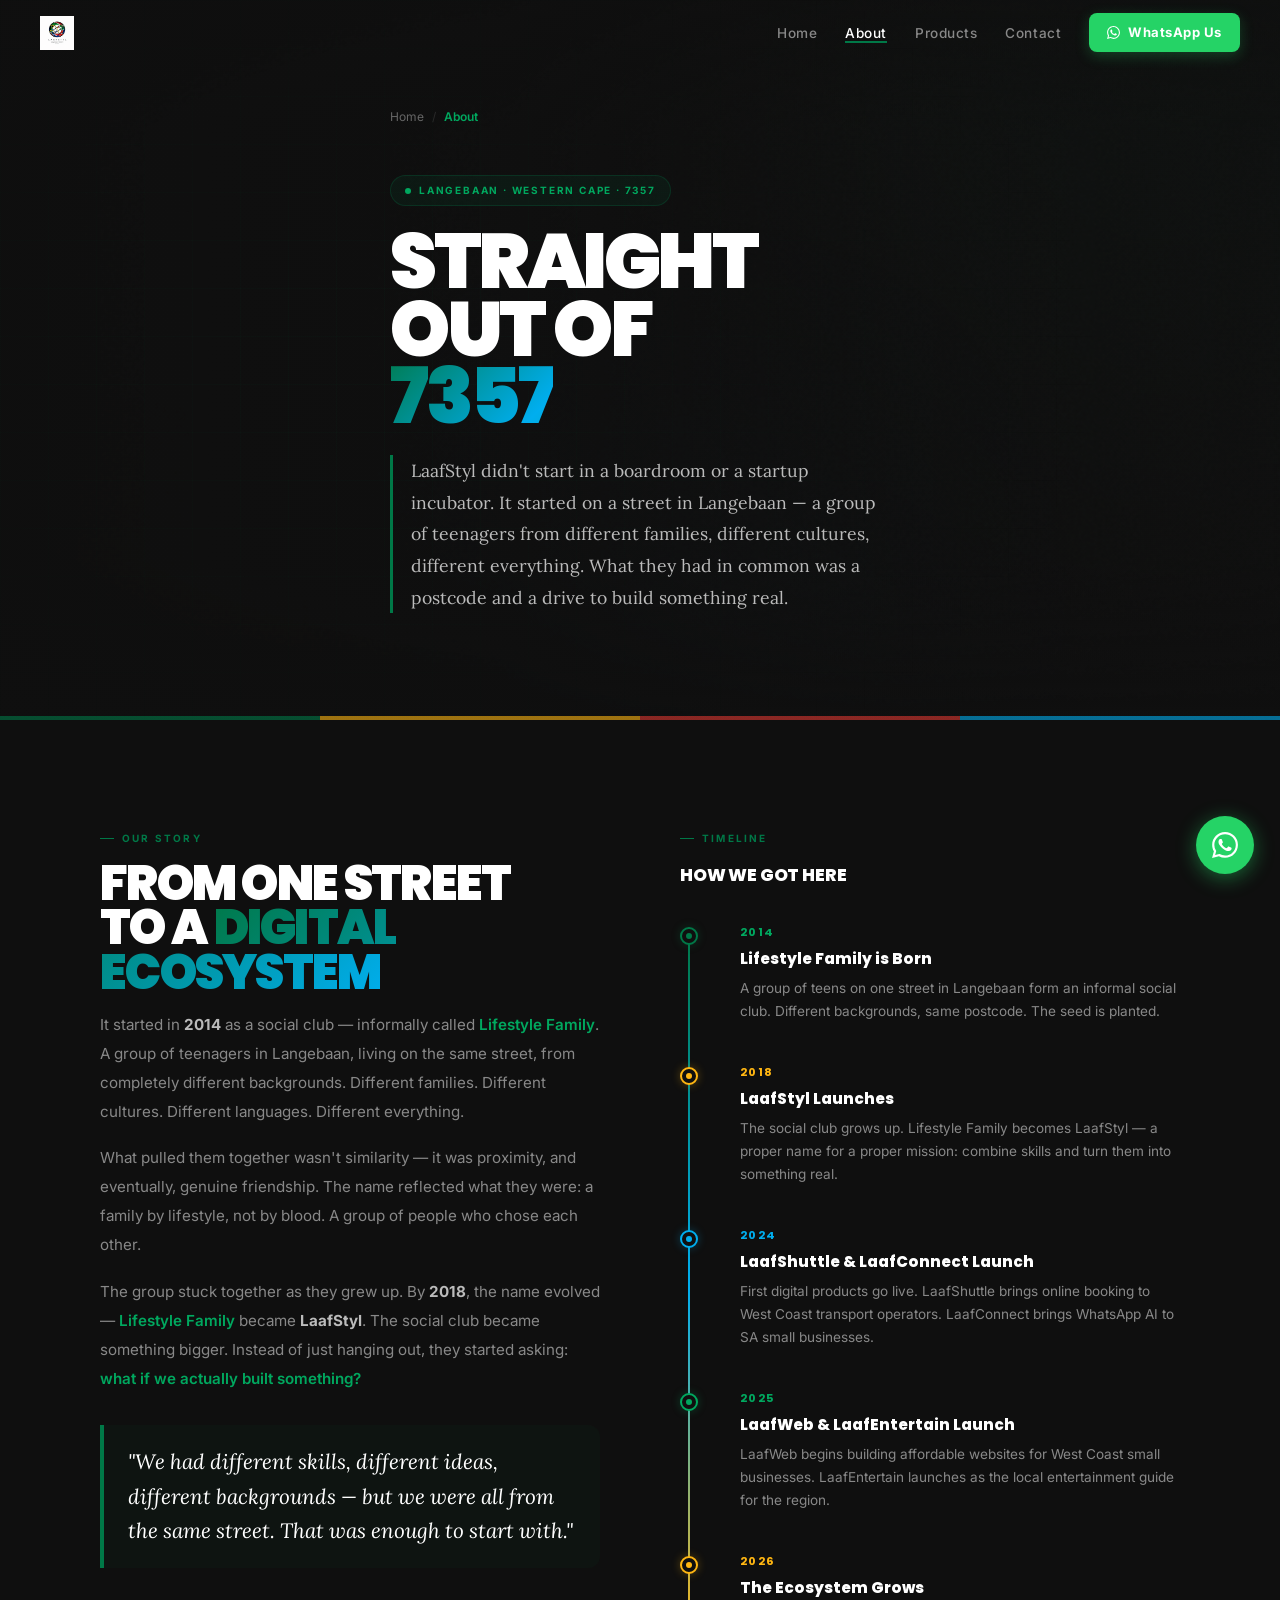
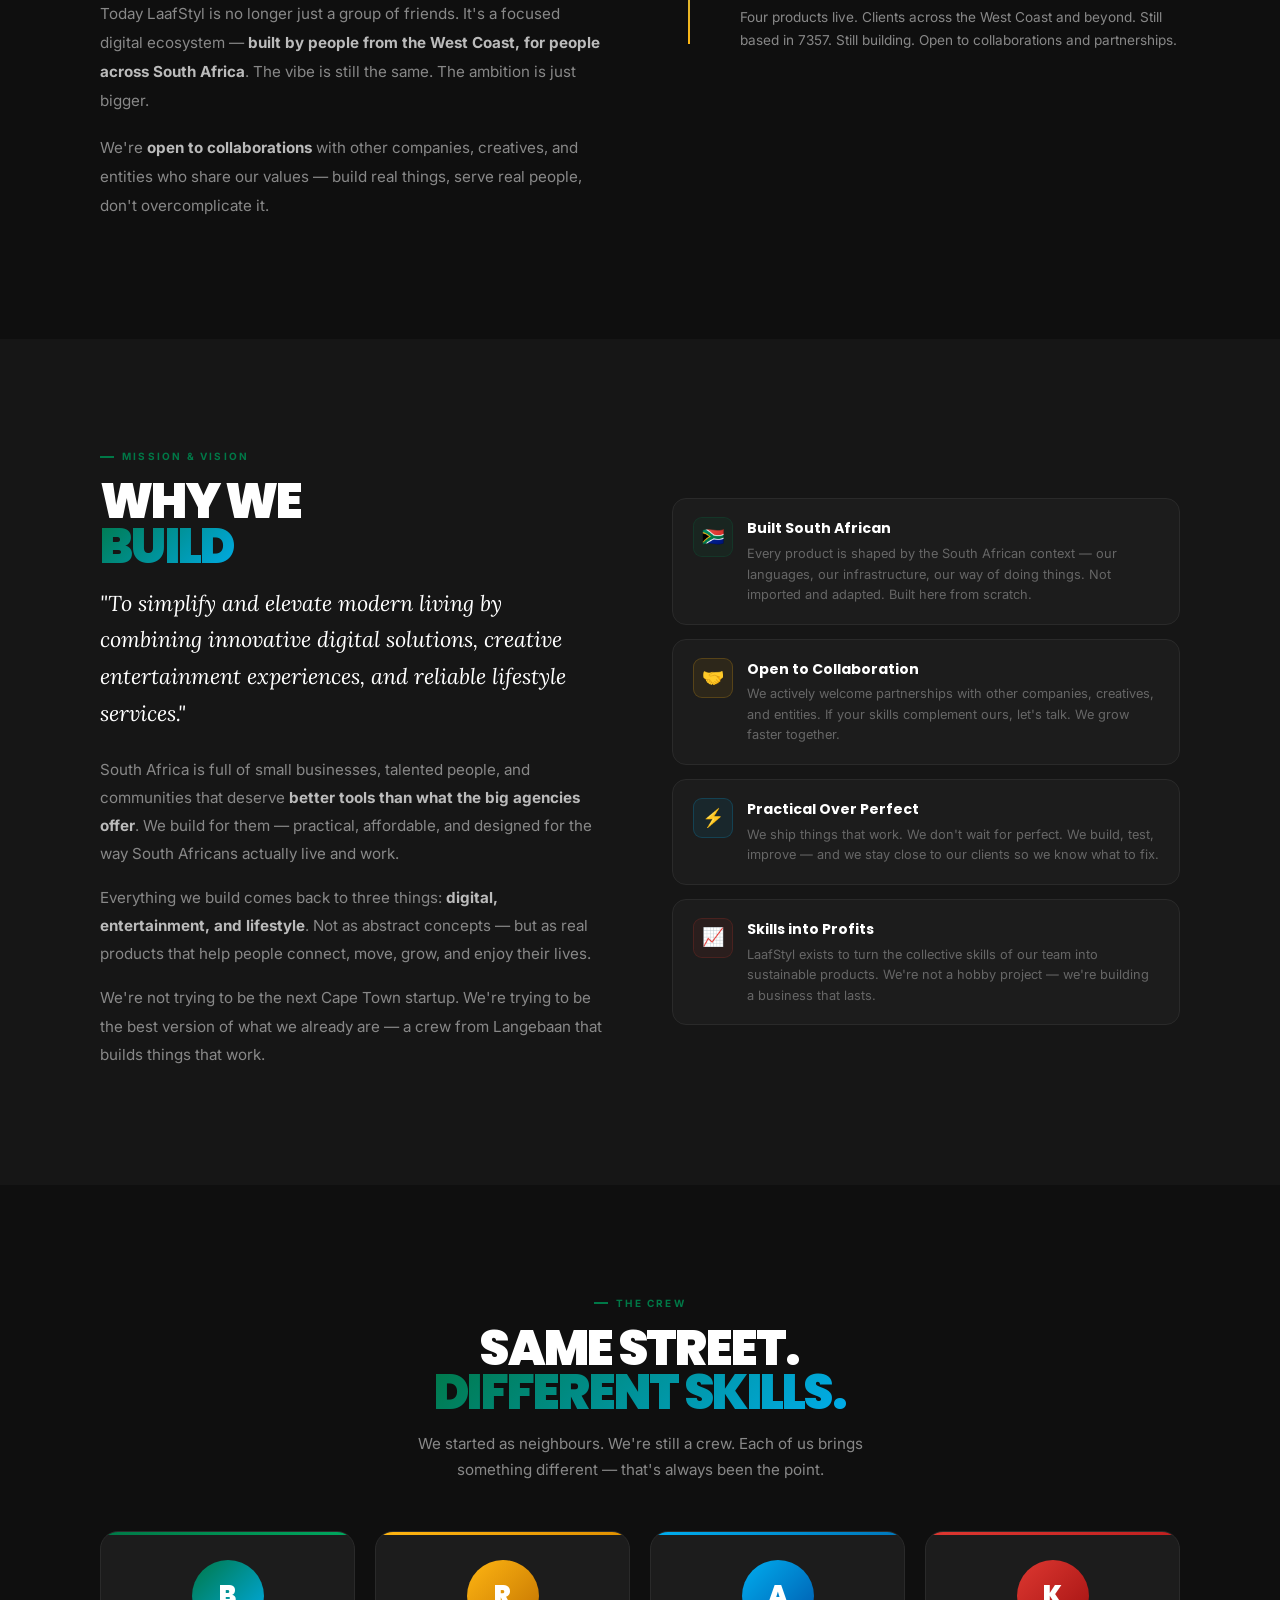
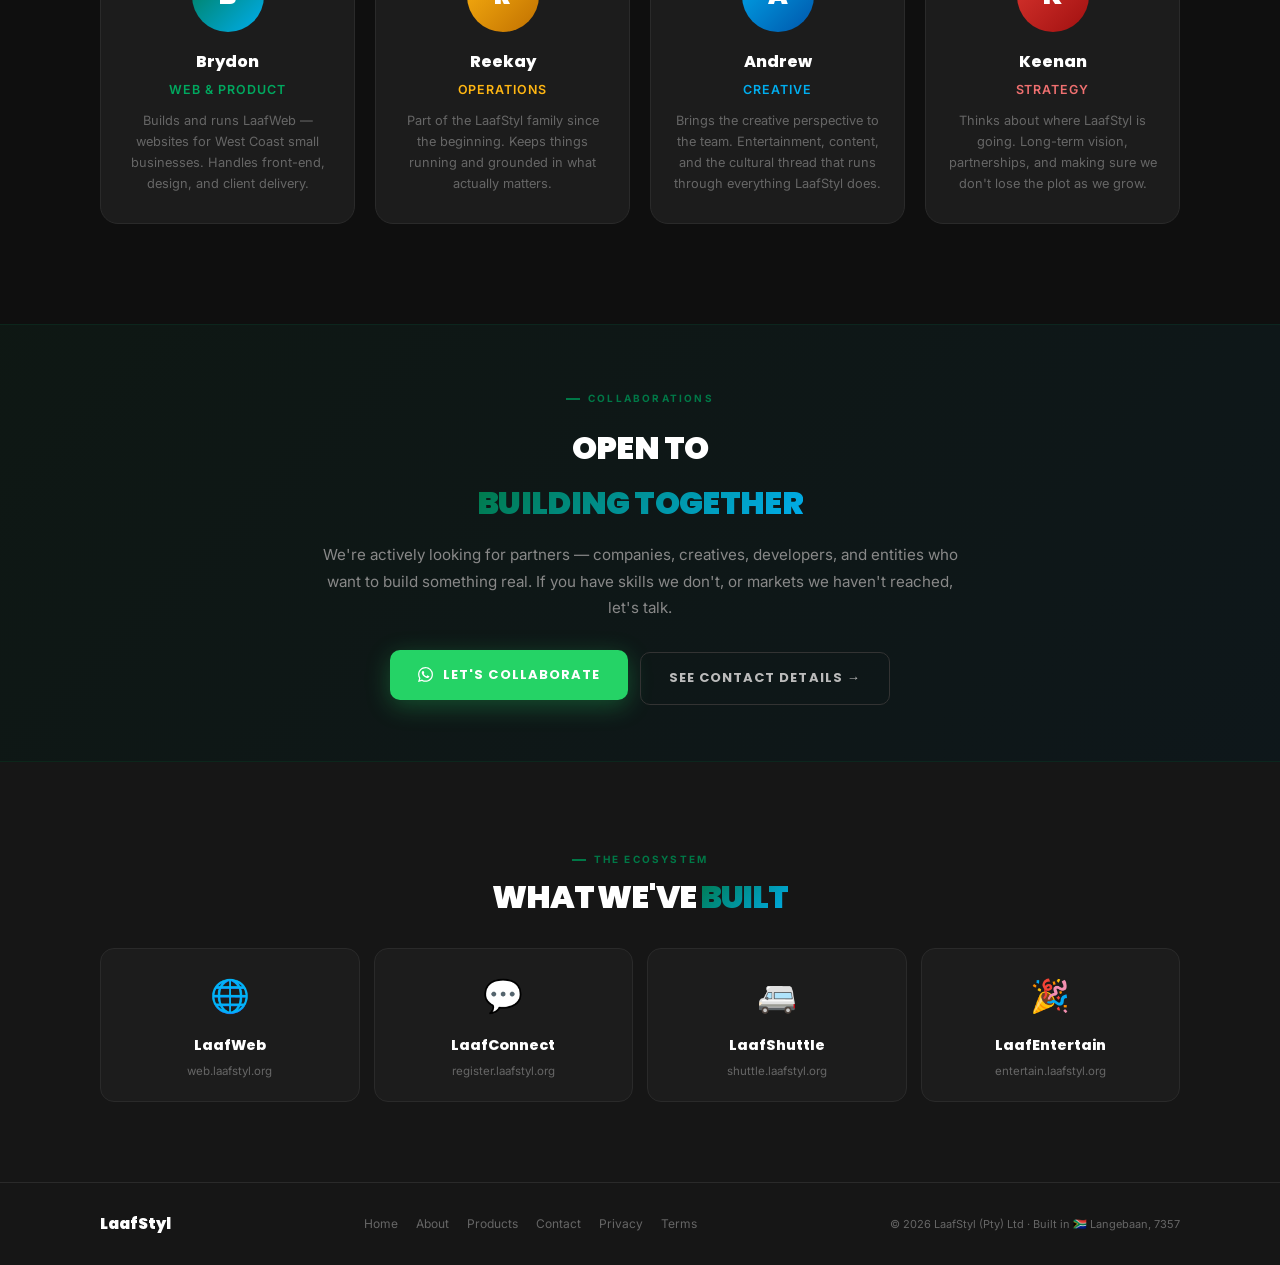
==== about.html @ 3644b51a "Add files via upload" ====
<!DOCTYPE html>
<html lang="en">
<head>
<meta charset="UTF-8">
<meta name="viewport" content="width=device-width, initial-scale=1.0">
<title>About LaafStyl | Digital. Entertainment. Lifestyle. Straight out of 7357.</title>
<meta name="description" content="LaafStyl started as a group of teens on one street in Langebaan in 2014. Today it's a digital ecosystem built on shared skills, shared culture, and the belief that where you're from doesn't limit where you're going.">
<meta name="author" content="LaafStyl — Langebaan, Western Cape">
<meta name="geo.region" content="ZA-WC">
<meta name="geo.placename" content="Langebaan, Western Cape, South Africa">
<meta property="og:title" content="About LaafStyl — Straight out of 7357">
<meta property="og:description" content="From a group of teens on one street in Langebaan to a digital ecosystem. The LaafStyl story.">
<meta property="og:type" content="website">
<meta property="og:url" content="https://laafstyl.org/about.html">
<link rel="canonical" href="https://laafstyl.org/about.html">

<script type="application/ld+json">
{
  "@context": "https://schema.org",
  "@type": "AboutPage",
  "name": "About LaafStyl",
  "url": "https://laafstyl.org/about.html",
  "description": "LaafStyl started as a social club of teens in Langebaan in 2014, relaunched in 2018, and has grown into a digital ecosystem serving South African businesses.",
  "publisher": {
    "@type": "Organization",
    "name": "LaafStyl",
    "url": "https://laafstyl.org",
    "foundingDate": "2018",
    "foundingLocation": "Langebaan, Western Cape, South Africa",
    "address": {
      "@type": "PostalAddress",
      "addressLocality": "Langebaan",
      "addressRegion": "Western Cape",
      "postalCode": "7357",
      "addressCountry": "ZA"
    },
    "member": [
      {"@type": "Person", "name": "Brydon"},
      {"@type": "Person", "name": "Reekay"},
      {"@type": "Person", "name": "Andrew"},
      {"@type": "Person", "name": "Keenan"}
    ]
  }
}
</script>

<link rel="preconnect" href="https://fonts.googleapis.com">
<link rel="preconnect" href="https://fonts.gstatic.com" crossorigin>
<link href="https://fonts.googleapis.com/css2?family=Poppins:wght@400;600;700;800;900&family=Inter:wght@300;400;500;600&family=Lora:ital,wght@0,400;1,400&display=swap" rel="stylesheet">

<style>
:root{
  --green:#007847;--green2:#00a85f;--gold:#FFB612;--red:#DE3831;--blue:#00AEEF;--wa:#25D366;
  --bg:#0f0f0f;--bg2:#161616;--card:#1c1c1c;--card2:#222222;
  --border:#2a2a2a;--border2:#333333;--muted:#666;--body:#888;--light:#bbb;--white:#fff;
  --radius:18px;--fh:'Poppins',sans-serif;--fb:'Inter',sans-serif;--fs:'Lora',serif;
}
*,*::before,*::after{box-sizing:border-box;margin:0;padding:0}
html{scroll-behavior:smooth}
::-webkit-scrollbar{width:3px}::-webkit-scrollbar-track{background:var(--bg)}::-webkit-scrollbar-thumb{background:var(--green);border-radius:2px}
body{background:var(--bg);color:var(--body);font-family:var(--fb);font-size:16px;line-height:1.7;overflow-x:hidden}
body::before{content:'';position:fixed;inset:0;background-image:url("data:image/svg+xml,%3Csvg viewBox='0 0 256 256' xmlns='http://www.w3.org/2000/svg'%3E%3Cfilter id='n'%3E%3CfeTurbulence type='fractalNoise' baseFrequency='0.9' numOctaves='4' stitchTiles='stitch'/%3E%3C/filter%3E%3Crect width='100%25' height='100%25' filter='url(%23n)' opacity='0.035'/%3E%3C/svg%3E");pointer-events:none;z-index:0}

.orb{position:fixed;border-radius:50%;filter:blur(160px);pointer-events:none;z-index:0;animation:drift 18s ease-in-out infinite alternate}
.orb-1{width:700px;height:700px;background:var(--green);top:-300px;right:-250px;opacity:.06}
.orb-2{width:500px;height:500px;background:var(--gold);bottom:-220px;left:-180px;opacity:.05;animation-delay:-8s}
.orb-3{width:400px;height:400px;background:var(--blue);top:45%;left:38%;opacity:.04;animation-delay:-4s}
@keyframes drift{from{transform:translate(0,0)}to{transform:translate(50px,35px)}}
@keyframes fadeUp{from{opacity:0;transform:translateY(32px)}to{opacity:1;transform:none}}
@keyframes shimmer{0%{background-position:200% center}100%{background-position:-200% center}}
@keyframes pulse{0%,100%{opacity:.7;transform:scale(1)}50%{opacity:1;transform:scale(1.12)}}
@keyframes waRing{0%,100%{box-shadow:0 4px 20px rgba(37,211,102,.4)}50%{box-shadow:0 4px 36px rgba(37,211,102,.65),0 0 0 8px rgba(37,211,102,.07)}}
@keyframes ticker{from{transform:translateX(0)}to{transform:translateX(-50%)}}

.sr{opacity:0;transform:translateY(26px);transition:opacity .65s cubic-bezier(.16,1,.3,1),transform .65s cubic-bezier(.16,1,.3,1)}
.srl{opacity:0;transform:translateX(-26px);transition:opacity .65s cubic-bezier(.16,1,.3,1),transform .65s cubic-bezier(.16,1,.3,1)}
.srr{opacity:0;transform:translateX(26px);transition:opacity .65s cubic-bezier(.16,1,.3,1),transform .65s cubic-bezier(.16,1,.3,1)}
.sr.in,.srl.in,.srr.in{opacity:1;transform:none}
.d1{transition-delay:.08s}.d2{transition-delay:.16s}.d3{transition-delay:.24s}.d4{transition-delay:.32s}

/* ── NAV ── */
nav{position:fixed;top:0;left:0;right:0;z-index:200;height:66px;display:flex;align-items:center;padding:0 40px;border-bottom:1px solid transparent;transition:background .4s,border-color .4s}
nav.solid{background:rgba(15,15,15,.95);backdrop-filter:blur(20px);border-bottom-color:var(--border)}
.nav-logo{display:flex;align-items:center;gap:12px;text-decoration:none}
.nav-logo-text{font-family:var(--fh);font-weight:900;font-size:1.35rem;color:var(--white);letter-spacing:-.02em}
.logo-img{height:34px;width:auto;display:block;object-fit:contain}
.logo-img-mob{height:30px;width:auto;display:block;object-fit:contain}
.nav-links{display:flex;align-items:center;gap:28px;margin-left:auto;list-style:none}
.nav-links a{font-size:.85rem;font-weight:500;color:var(--body);text-decoration:none;letter-spacing:.04em;transition:color .2s;position:relative}
.nav-links a:not(.nav-wa-btn):hover{color:var(--white)}
.nav-links a:not(.nav-wa-btn)::after{content:'';position:absolute;bottom:-2px;left:0;width:0;height:1.5px;background:var(--green);transition:width .25s}
.nav-links a:not(.nav-wa-btn):hover::after,.nav-links a.active::after{width:100%}
.nav-links a.active{color:var(--white)}
.nav-wa-btn{display:flex;align-items:center;gap:8px;background:var(--wa);color:#fff !important;padding:8px 18px;border-radius:8px;font-weight:700 !important;font-size:.82rem !important;box-shadow:0 4px 14px rgba(37,211,102,.25);transition:background .2s,transform .2s !important}
.nav-wa-btn:hover{background:#1eb659 !important;transform:translateY(-1px) !important}
.nav-wa-btn::after{display:none !important}
.nav-mob{display:none;background:none;border:none;color:var(--white);cursor:pointer;margin-left:auto;padding:4px}
.mob-overlay{display:none;position:fixed;inset:0;z-index:300;background:rgba(0,0,0,.8);backdrop-filter:blur(4px)}
.mob-overlay.open{display:flex}
.mob-panel{width:290px;background:var(--bg2);border-right:1px solid var(--border2);padding:26px;display:flex;flex-direction:column;transform:translateX(-100%);transition:transform .35s cubic-bezier(.77,0,.18,1)}
.mob-overlay.open .mob-panel{transform:translateX(0)}
.mob-head{display:flex;justify-content:space-between;align-items:center;margin-bottom:38px}
.mob-x{background:none;border:1px solid var(--border2);color:var(--white);width:32px;height:32px;border-radius:6px;cursor:pointer;font-size:18px;display:flex;align-items:center;justify-content:center}
.mob-nav{display:flex;flex-direction:column;gap:4px}
.mob-nav a{display:block;padding:12px 14px;border-radius:8px;font-family:var(--fh);font-size:14px;font-weight:700;color:var(--light);text-decoration:none;text-transform:uppercase;letter-spacing:.05em;transition:background .2s,color .2s}
.mob-nav a:hover{background:rgba(0,120,71,.12);color:var(--white)}
.mob-divider{height:1px;background:var(--border);margin:18px 0}
.mob-wa{display:flex;align-items:center;justify-content:center;gap:9px;padding:14px;background:var(--wa);color:#fff;border-radius:8px;font-family:var(--fh);font-size:13px;font-weight:700;text-decoration:none;text-transform:uppercase;letter-spacing:.08em}

/* ── LAYOUT ── */
.container{max-width:1160px;margin:0 auto;padding:0 40px}
section{padding:100px 0;position:relative;z-index:1}
.tag{display:inline-flex;align-items:center;gap:8px;font-size:10px;font-weight:700;letter-spacing:.22em;text-transform:uppercase;color:var(--green);margin-bottom:14px}
.tag::before{content:'';width:14px;height:1.5px;background:var(--green);flex-shrink:0}
.sec-title{font-family:var(--fh);font-size:clamp(34px,3.8vw,56px);font-weight:900;line-height:.92;letter-spacing:-.035em;color:var(--white);text-transform:uppercase;margin-bottom:16px}
.sec-title em{font-style:normal;background:linear-gradient(135deg,var(--green),var(--blue));-webkit-background-clip:text;-webkit-text-fill-color:transparent;background-clip:text}

/* ── HERO ── */
.page-hero{min-height:80vh;display:flex;align-items:center;padding-top:66px;position:relative;overflow:hidden}
.hero-video-bg{position:absolute;inset:0;z-index:0;overflow:hidden}
.hero-video-bg video{position:absolute;inset:0;width:100%;height:100%;object-fit:cover;opacity:.28;filter:saturate(.4) brightness(.55)}
.hero-video-bg::after{content:'';position:absolute;inset:0;background:linear-gradient(to right,rgba(15,15,15,.97) 0%,rgba(15,15,15,.88) 40%,rgba(15,15,15,.55) 70%,rgba(15,15,15,.65) 100%),linear-gradient(to bottom,rgba(15,15,15,.6) 0%,transparent 18%,transparent 78%,rgba(15,15,15,.85) 100%);z-index:1}
.hero-grid{position:absolute;inset:0;z-index:1;background-image:linear-gradient(rgba(0,120,71,.04) 1px,transparent 1px),linear-gradient(90deg,rgba(0,120,71,.04) 1px,transparent 1px);background-size:48px 48px;mask-image:radial-gradient(ellipse 60% 70% at 28% 50%,black 10%,transparent 100%);pointer-events:none}
.sa-flag-line{position:absolute;bottom:0;left:0;right:0;height:4px;background:linear-gradient(90deg,var(--green) 0%,var(--green) 25%,var(--gold) 25%,var(--gold) 50%,var(--red) 50%,var(--red) 75%,var(--blue) 75%);z-index:3;opacity:.6}
.hero-inner{position:relative;z-index:2;max-width:680px}
.hero-pill{display:inline-flex;align-items:center;gap:8px;padding:6px 14px;border-radius:20px;background:rgba(0,120,71,.1);border:1px solid rgba(0,120,71,.25);font-size:10px;font-weight:700;letter-spacing:.18em;text-transform:uppercase;color:var(--green2);margin-bottom:22px;opacity:0;animation:fadeUp .6s .3s forwards}
.hero-pill .pdot{width:6px;height:6px;background:var(--green2);border-radius:50%;animation:pulse 2s infinite}
.hero-h{font-family:var(--fh);font-size:clamp(48px,6vw,84px);font-weight:900;line-height:.88;letter-spacing:-.045em;color:var(--white);text-transform:uppercase;margin-bottom:8px;opacity:0;animation:fadeUp .8s .5s forwards}
.hero-h .grad{background:linear-gradient(135deg,var(--green) 0%,var(--blue) 50%,var(--green2) 100%);background-size:200% auto;-webkit-background-clip:text;-webkit-text-fill-color:transparent;background-clip:text;animation:shimmer 6s linear infinite 1.8s}
.hero-sub{font-family:var(--fs);font-size:1.1rem;line-height:1.8;color:var(--light);max-width:500px;margin:24px 0 0;border-left:3px solid var(--green);padding-left:18px;opacity:0;animation:fadeUp .7s .75s forwards}

/* ── BREADCRUMB ── */
.breadcrumb{padding:24px 0 0;position:relative;z-index:1}
.breadcrumb ol{display:flex;align-items:center;gap:8px;list-style:none;flex-wrap:wrap}
.breadcrumb ol li{font-size:.75rem;color:var(--muted)}
.breadcrumb ol li a{color:var(--muted);text-decoration:none;transition:color .2s}
.breadcrumb ol li a:hover{color:var(--green2)}
.breadcrumb ol li::after{content:'/';margin-left:8px;opacity:.3}
.breadcrumb ol li:last-child{color:var(--green2);font-weight:600}
.breadcrumb ol li:last-child::after{display:none}

/* ── ORIGIN STORY ── */
.origin-section{background:var(--bg)}
.origin-grid{display:grid;grid-template-columns:1fr 1fr;gap:80px;align-items:start}
.origin-body{font-size:.95rem;line-height:1.9;color:var(--body);margin-bottom:18px}
.origin-body strong{color:var(--light)}
.origin-body em{font-style:normal;color:var(--green2);font-weight:600}
.pull-quote{font-family:var(--fs);font-size:1.3rem;font-style:italic;color:var(--white);border-left:4px solid var(--green);padding:20px 24px;margin:32px 0;background:rgba(0,120,71,.05);border-radius:0 12px 12px 0;line-height:1.65}

/* ── TIMELINE ── */
.timeline{position:relative;padding-left:32px}
.timeline::before{content:'';position:absolute;left:8px;top:8px;bottom:8px;width:1.5px;background:linear-gradient(180deg,var(--green),var(--blue),var(--gold))}
.tl-item{position:relative;padding:0 0 40px 28px}
.tl-item:last-child{padding-bottom:0}
.tl-dot{position:absolute;left:-32px;top:4px;width:18px;height:18px;border-radius:50%;border:2px solid;display:flex;align-items:center;justify-content:center;background:var(--bg);flex-shrink:0}
.tl-item:nth-child(1) .tl-dot{border-color:var(--green);box-shadow:0 0 10px rgba(0,120,71,.3)}
.tl-item:nth-child(2) .tl-dot{border-color:var(--gold);box-shadow:0 0 10px rgba(255,182,18,.3)}
.tl-item:nth-child(3) .tl-dot{border-color:var(--blue);box-shadow:0 0 10px rgba(0,174,239,.3)}
.tl-item:nth-child(4) .tl-dot{border-color:var(--green2);box-shadow:0 0 10px rgba(0,168,95,.3)}
.tl-item:nth-child(5) .tl-dot{border-color:var(--gold);box-shadow:0 0 10px rgba(255,182,18,.3)}
.tl-dot-inner{width:6px;height:6px;border-radius:50%}
.tl-item:nth-child(1) .tl-dot-inner{background:var(--green)}
.tl-item:nth-child(2) .tl-dot-inner{background:var(--gold)}
.tl-item:nth-child(3) .tl-dot-inner{background:var(--blue)}
.tl-item:nth-child(4) .tl-dot-inner{background:var(--green2)}
.tl-item:nth-child(5) .tl-dot-inner{background:var(--gold)}
.tl-year{font-family:var(--fh);font-size:.7rem;font-weight:700;letter-spacing:.12em;text-transform:uppercase;margin-bottom:4px}
.tl-item:nth-child(1) .tl-year{color:var(--green2)}
.tl-item:nth-child(2) .tl-year{color:var(--gold)}
.tl-item:nth-child(3) .tl-year{color:var(--blue)}
.tl-item:nth-child(4) .tl-year{color:var(--green2)}
.tl-item:nth-child(5) .tl-year{color:var(--gold)}
.tl-title{font-family:var(--fh);font-size:.95rem;font-weight:800;color:var(--white);margin-bottom:5px}
.tl-desc{font-size:.85rem;line-height:1.7;color:var(--body)}

/* ── MISSION / VALUES ── */
.mission-section{background:var(--bg2)}
.mission-grid{display:grid;grid-template-columns:1fr 1fr;gap:64px;align-items:center}
.mission-statement{font-family:var(--fs);font-size:1.35rem;font-style:italic;line-height:1.7;color:var(--white);margin-bottom:24px}
.mission-body{font-size:.95rem;line-height:1.85;color:var(--body);margin-bottom:16px}
.mission-body strong{color:var(--light)}
.values-grid{display:flex;flex-direction:column;gap:14px}
.value-card{background:var(--card);border:1px solid var(--border);border-radius:14px;padding:18px 20px;display:flex;align-items:flex-start;gap:14px;transition:border-color .2s,transform .2s;cursor:default}
.value-card:hover{border-color:var(--border2);transform:translateX(4px)}
.value-ico{width:40px;height:40px;border-radius:9px;display:flex;align-items:center;justify-content:center;font-size:18px;flex-shrink:0}
.v1{background:rgba(0,120,71,.1);border:1px solid rgba(0,120,71,.2)}
.v2{background:rgba(255,182,18,.08);border:1px solid rgba(255,182,18,.2)}
.v3{background:rgba(0,174,239,.08);border:1px solid rgba(0,174,239,.2)}
.v4{background:rgba(222,56,49,.07);border:1px solid rgba(222,56,49,.18)}
.value-title{font-family:var(--fh);font-size:.88rem;font-weight:700;color:var(--white);margin-bottom:3px}
.value-desc{font-size:.8rem;line-height:1.6;color:var(--muted)}

/* ── TEAM ── */
.team-section{background:var(--bg)}
.team-grid{display:grid;grid-template-columns:repeat(4,1fr);gap:20px;margin-top:48px}
.team-card{background:var(--card);border:1px solid var(--border);border-radius:var(--radius);padding:28px 20px;text-align:center;transition:transform .25s,border-color .25s,box-shadow .25s;position:relative;overflow:hidden}
.team-card:hover{transform:translateY(-6px);border-color:rgba(0,120,71,.25);box-shadow:0 18px 52px rgba(0,0,0,.4)}
.team-card::before{content:'';position:absolute;top:0;left:0;right:0;height:3px}
.team-card:nth-child(1)::before{background:linear-gradient(90deg,var(--green),var(--green2))}
.team-card:nth-child(2)::before{background:linear-gradient(90deg,var(--gold),#e09000)}
.team-card:nth-child(3)::before{background:linear-gradient(90deg,var(--blue),#0077bb)}
.team-card:nth-child(4)::before{background:linear-gradient(90deg,var(--red),#c02020)}
.team-avatar{width:72px;height:72px;border-radius:50%;margin:0 auto 16px;display:flex;align-items:center;justify-content:center;font-family:var(--fh);font-size:1.6rem;font-weight:900;color:#fff}
.team-card:nth-child(1) .team-avatar{background:linear-gradient(135deg,var(--green),var(--blue))}
.team-card:nth-child(2) .team-avatar{background:linear-gradient(135deg,var(--gold),#c07000)}
.team-card:nth-child(3) .team-avatar{background:linear-gradient(135deg,var(--blue),#0055aa)}
.team-card:nth-child(4) .team-avatar{background:linear-gradient(135deg,var(--red),#a01010)}
.team-name{font-family:var(--fh);font-size:1rem;font-weight:800;color:var(--white);margin-bottom:4px}
.team-role{font-size:.78rem;font-weight:600;letter-spacing:.08em;text-transform:uppercase;margin-bottom:10px}
.team-card:nth-child(1) .team-role{color:var(--green2)}
.team-card:nth-child(2) .team-role{color:var(--gold)}
.team-card:nth-child(3) .team-role{color:var(--blue)}
.team-card:nth-child(4) .team-role{color:#f07070}
.team-desc{font-size:.8rem;line-height:1.65;color:var(--muted)}

/* ── COLLAB STRIP ── */
.collab-strip{background:linear-gradient(135deg,rgba(0,120,71,.08),rgba(0,174,239,.05));border-top:1px solid rgba(0,120,71,.15);border-bottom:1px solid rgba(0,120,71,.15);padding:56px 0}
.collab-inner{text-align:center;max-width:640px;margin:0 auto}
.collab-title{font-family:var(--fh);font-size:clamp(1.4rem,3vw,2rem);font-weight:900;color:var(--white);letter-spacing:-.02em;margin-bottom:12px;text-transform:uppercase}
.collab-title em{font-style:normal;background:linear-gradient(135deg,var(--green),var(--blue));-webkit-background-clip:text;-webkit-text-fill-color:transparent;background-clip:text}
.collab-sub{font-size:.95rem;color:var(--body);line-height:1.75;margin-bottom:28px}
.btn-wa{display:inline-flex;align-items:center;gap:10px;background:var(--wa);color:#fff;padding:14px 28px;border-radius:10px;font-family:var(--fh);font-size:13px;font-weight:700;letter-spacing:.08em;text-transform:uppercase;text-decoration:none;box-shadow:0 6px 24px rgba(37,211,102,.3);transition:background .2s,transform .2s}
.btn-wa:hover{background:#1eb659;transform:translateY(-2px)}
.btn-outline{display:inline-flex;align-items:center;gap:9px;background:transparent;color:var(--light);padding:14px 28px;border-radius:10px;font-family:var(--fh);font-size:13px;font-weight:700;letter-spacing:.08em;text-transform:uppercase;text-decoration:none;border:1.5px solid var(--border2);transition:border-color .2s,color .2s,transform .2s;margin-left:8px}
.btn-outline:hover{border-color:var(--green);color:var(--white);transform:translateY(-2px)}

/* ── PRODUCTS CTA ── */
.products-cta{background:var(--bg2);padding:80px 0}
.eco-grid{display:grid;grid-template-columns:repeat(4,1fr);gap:14px}
.eco-card{background:var(--card);border:1px solid var(--border);border-radius:14px;padding:20px;text-align:center;text-decoration:none;transition:transform .2s,border-color .2s}
.eco-card:hover{transform:translateY(-4px)}
.eco-card:nth-child(1):hover{border-color:rgba(0,120,71,.3)}
.eco-card:nth-child(2):hover{border-color:rgba(0,174,239,.3)}
.eco-card:nth-child(3):hover{border-color:rgba(255,182,18,.3)}
.eco-card:nth-child(4):hover{border-color:rgba(222,56,49,.25)}
.eco-ico{font-size:2rem;margin-bottom:10px;display:block}
.eco-name{font-family:var(--fh);font-size:.9rem;font-weight:800;color:var(--white);margin-bottom:4px}
.eco-url{font-size:.72rem;color:var(--muted)}

/* ── FOOTER ── */
footer{background:var(--bg2);border-top:1px solid var(--border);padding:28px 0;position:relative;z-index:1}
.foot-inner{display:flex;justify-content:space-between;align-items:center;flex-wrap:wrap;gap:14px}
.foot-links{display:flex;gap:18px;flex-wrap:wrap}
.foot-links a{font-size:12px;color:var(--muted);text-decoration:none;transition:color .2s}
.foot-links a:hover{color:var(--green2)}
.foot-copy{font-size:11px;color:var(--muted)}
.wa-float{position:fixed;bottom:26px;right:26px;z-index:100;width:58px;height:58px;background:var(--wa);border-radius:50%;display:flex;align-items:center;justify-content:center;text-decoration:none;box-shadow:0 4px 20px rgba(37,211,102,.45);transition:transform .25s;animation:waRing 4s 6s infinite}
.wa-float:hover{transform:scale(1.12);animation:none}

@media(max-width:900px){
  nav{padding:0 20px}
  .nav-links{display:none}
  .nav-mob{display:flex}
  .container{padding:0 20px}
  section{padding:72px 0}
  .origin-grid,.mission-grid{grid-template-columns:1fr;gap:48px}
  .team-grid{grid-template-columns:repeat(2,1fr)}
  .eco-grid{grid-template-columns:repeat(2,1fr)}
  .foot-inner{flex-direction:column;text-align:center}
  .foot-links{justify-content:center}
  .btn-outline{margin-left:0;margin-top:10px}
}
@media(max-width:480px){
  .team-grid{grid-template-columns:1fr}
  .eco-grid{grid-template-columns:1fr}
}
</style>
</head>
<body>

<div class="orb orb-1"></div>
<div class="orb orb-2"></div>
<div class="orb orb-3"></div>

<!-- NAV -->
<nav id="nav">
  <a href="index.html" class="nav-logo">
    <img src="logo.png" alt="LaafStyl" class="logo-img" onerror="this.style.display='none';this.nextElementSibling.style.display='block'">
    <span class="nav-logo-text" style="display:none">LaafStyl</span>
  </a>
  <ul class="nav-links">
    <li><a href="index.html">Home</a></li>
    <li><a href="about.html" class="active">About</a></li>
    <li><a href="index.html#products">Products</a></li>
    <li><a href="contact.html">Contact</a></li>
    <li>
      <a href="https://wa.me/27636691391?text=Hi%20LaafStyl%2C%20I%27d%20like%20to%20collaborate" class="nav-wa-btn" target="_blank" rel="noopener">
        <svg viewBox="0 0 24 24" fill="currentColor" width="13" height="13"><path d="M17.472 14.382c-.297-.149-1.758-.867-2.03-.967-.273-.099-.471-.148-.67.15-.197.297-.767.966-.94 1.164-.173.199-.347.223-.644.075-.297-.15-1.255-.463-2.39-1.475-.883-.788-1.48-1.761-1.653-2.059-.173-.297-.018-.458.13-.606.134-.133.298-.347.446-.52.149-.174.198-.298.298-.497.099-.198.05-.371-.025-.52-.075-.149-.669-1.612-.916-2.207-.242-.579-.487-.5-.669-.51-.173-.008-.371-.01-.57-.01-.198 0-.52.074-.792.372-.272.297-1.04 1.016-1.04 2.479 0 1.462 1.065 2.875 1.213 3.074.149.198 2.096 3.2 5.077 4.487.709.306 1.262.489 1.694.625.712.227 1.36.195 1.871.118.571-.085 1.758-.719 2.006-1.413.248-.694.248-1.289.173-1.413-.074-.124-.272-.198-.57-.347m-5.421 7.403h-.004a9.87 9.87 0 01-5.031-1.378l-.361-.214-3.741.982.998-3.648-.235-.374a9.86 9.86 0 01-1.51-5.26c.001-5.45 4.436-9.884 9.888-9.884 2.64 0 5.122 1.03 6.988 2.898a9.825 9.825 0 012.893 6.994c-.003 5.45-4.437 9.884-9.885 9.884m8.413-18.297A11.815 11.815 0 0012.05 0C5.495 0 .16 5.335.157 11.892c0 2.096.547 4.142 1.588 5.945L.057 24l6.305-1.654a11.882 11.882 0 005.683 1.448h.005c6.554 0 11.89-5.335 11.893-11.893a11.821 11.821 0 00-3.48-8.413Z"/></svg>
        WhatsApp Us
      </a>
    </li>
  </ul>
  <button class="nav-mob" onclick="openMob()" aria-label="Menu">
    <svg width="22" height="22" viewBox="0 0 24 24" fill="none" stroke="currentColor" stroke-width="2" stroke-linecap="round"><line x1="3" y1="6" x2="21" y2="6"/><line x1="3" y1="12" x2="21" y2="12"/><line x1="3" y1="18" x2="21" y2="18"/></svg>
  </button>
</nav>

<div class="mob-overlay" id="mobOverlay" onclick="closeMobOut(event)">
  <div class="mob-panel">
    <div class="mob-head">
      <img src="logo.png" alt="LaafStyl" class="logo-img-mob" onerror="this.style.display='none'">
      <button class="mob-x" onclick="closeMob()">✕</button>
    </div>
    <div class="mob-nav">
      <a href="index.html" onclick="closeMob()">Home</a>
      <a href="about.html" onclick="closeMob()">About</a>
      <a href="index.html#products" onclick="closeMob()">Products</a>
      <a href="contact.html" onclick="closeMob()">Contact</a>
    </div>
    <div class="mob-divider"></div>
    <a href="https://wa.me/27636691391?text=Hi%20LaafStyl%2C%20I%27d%20like%20to%20collaborate" class="mob-wa" target="_blank" rel="noopener" onclick="closeMob()">
      <svg viewBox="0 0 24 24" fill="white" width="14" height="14"><path d="M17.472 14.382c-.297-.149-1.758-.867-2.03-.967-.273-.099-.471-.148-.67.15-.197.297-.767.966-.94 1.164-.173.199-.347.223-.644.075-.297-.15-1.255-.463-2.39-1.475-.883-.788-1.48-1.761-1.653-2.059-.173-.297-.018-.458.13-.606.134-.133.298-.347.446-.52.149-.174.198-.298.298-.497.099-.198.05-.371-.025-.52-.075-.149-.669-1.612-.916-2.207-.242-.579-.487-.5-.669-.51-.173-.008-.371-.01-.57-.01-.198 0-.52.074-.792.372-.272.297-1.04 1.016-1.04 2.479 0 1.462 1.065 2.875 1.213 3.074.149.198 2.096 3.2 5.077 4.487.709.306 1.262.489 1.694.625.712.227 1.36.195 1.871.118.571-.085 1.758-.719 2.006-1.413.248-.694.248-1.289.173-1.413-.074-.124-.272-.198-.57-.347m-5.421 7.403h-.004a9.87 9.87 0 01-5.031-1.378l-.361-.214-3.741.982.998-3.648-.235-.374a9.86 9.86 0 01-1.51-5.26c.001-5.45 4.436-9.884 9.888-9.884 2.64 0 5.122 1.03 6.988 2.898a9.825 9.825 0 012.893 6.994c-.003 5.45-4.437 9.884-9.885 9.884m8.413-18.297A11.815 11.815 0 0012.05 0C5.495 0 .16 5.335.157 11.892c0 2.096.547 4.142 1.588 5.945L.057 24l6.305-1.654a11.882 11.882 0 005.683 1.448h.005c6.554 0 11.89-5.335 11.893-11.893a11.821 11.821 0 00-3.48-8.413Z"/></svg>
      WhatsApp Us
    </a>
  </div>
</div>

<main>

  <!-- HERO -->
  <section class="page-hero">
    <div class="hero-video-bg">
      <video autoplay muted loop playsinline preload="auto" aria-hidden="true">
        <source src="views.mp4" type="video/mp4">
      </video>
    </div>
    <div class="hero-grid"></div>
    <div class="sa-flag-line"></div>
    <div class="container">
      <nav class="breadcrumb" aria-label="Breadcrumb" style="margin-bottom:36px">
        <ol>
          <li><a href="index.html">Home</a></li>
          <li>About</li>
        </ol>
      </nav>
      <div class="hero-inner">
        <div class="hero-pill"><span class="pdot"></span> Langebaan · Western Cape · 7357</div>
        <h1 class="hero-h">Straight<br>Out of<br><span class="grad">7357</span></h1>
        <p class="hero-sub">
          LaafStyl didn't start in a boardroom or a startup incubator. It started on a street in Langebaan — a group of teenagers from different families, different cultures, different everything. What they had in common was a postcode and a drive to build something real.
        </p>
      </div>
    </div>
  </section>

  <!-- ORIGIN STORY -->
  <section class="origin-section">
    <div class="container">
      <div class="origin-grid">
        <div class="srl">
          <div class="tag">Our Story</div>
          <h2 class="sec-title">From One Street<br>to a <em>Digital Ecosystem</em></h2>

          <p class="origin-body">
            It started in <strong>2014</strong> as a social club — informally called <em>Lifestyle Family</em>. A group of teenagers in Langebaan, living on the same street, from completely different backgrounds. Different families. Different cultures. Different languages. Different everything.
          </p>
          <p class="origin-body">
            What pulled them together wasn't similarity — it was proximity, and eventually, genuine friendship. The name reflected what they were: a family by lifestyle, not by blood. A group of people who chose each other.
          </p>
          <p class="origin-body">
            The group stuck together as they grew up. By <strong>2018</strong>, the name evolved — <em>Lifestyle Family</em> became <strong>LaafStyl</strong>. The social club became something bigger. Instead of just hanging out, they started asking: <em>what if we actually built something?</em>
          </p>

          <div class="pull-quote">
            "We had different skills, different ideas, different backgrounds — but we were all from the same street. That was enough to start with."
          </div>

          <p class="origin-body">
            Today LaafStyl is no longer just a group of friends. It's a focused digital ecosystem — <strong>built by people from the West Coast, for people across South Africa</strong>. The vibe is still the same. The ambition is just bigger.
          </p>
          <p class="origin-body">
            We're <strong>open to collaborations</strong> with other companies, creatives, and entities who share our values — build real things, serve real people, don't overcomplicate it.
          </p>
        </div>

        <div class="srr">
          <div class="tag">Timeline</div>
          <h3 style="font-family:var(--fh);font-size:1.1rem;font-weight:800;color:var(--white);margin-bottom:32px;text-transform:uppercase;letter-spacing:-.01em">How We Got Here</h3>
          <div class="timeline">
            <div class="tl-item sr">
              <div class="tl-dot"><div class="tl-dot-inner"></div></div>
              <div class="tl-year">2014</div>
              <div class="tl-title">Lifestyle Family is Born</div>
              <div class="tl-desc">A group of teens on one street in Langebaan form an informal social club. Different backgrounds, same postcode. The seed is planted.</div>
            </div>
            <div class="tl-item sr d1">
              <div class="tl-dot"><div class="tl-dot-inner"></div></div>
              <div class="tl-year">2018</div>
              <div class="tl-title">LaafStyl Launches</div>
              <div class="tl-desc">The social club grows up. Lifestyle Family becomes LaafStyl — a proper name for a proper mission: combine skills and turn them into something real.</div>
            </div>
            <div class="tl-item sr d2">
              <div class="tl-dot"><div class="tl-dot-inner"></div></div>
              <div class="tl-year">2024</div>
              <div class="tl-title">LaafShuttle &amp; LaafConnect Launch</div>
              <div class="tl-desc">First digital products go live. LaafShuttle brings online booking to West Coast transport operators. LaafConnect brings WhatsApp AI to SA small businesses.</div>
            </div>
            <div class="tl-item sr d3">
              <div class="tl-dot"><div class="tl-dot-inner"></div></div>
              <div class="tl-year">2025</div>
              <div class="tl-title">LaafWeb &amp; LaafEntertain Launch</div>
              <div class="tl-desc">LaafWeb begins building affordable websites for West Coast small businesses. LaafEntertain launches as the local entertainment guide for the region.</div>
            </div>
            <div class="tl-item sr d4">
              <div class="tl-dot"><div class="tl-dot-inner"></div></div>
              <div class="tl-year">2026</div>
              <div class="tl-title">The Ecosystem Grows</div>
              <div class="tl-desc">Four products live. Clients across the West Coast and beyond. Still based in 7357. Still building. Open to collaborations and partnerships.</div>
            </div>
          </div>
        </div>
      </div>
    </div>
  </section>

  <!-- MISSION -->
  <section class="mission-section">
    <div class="container">
      <div class="mission-grid">
        <div class="srl">
          <div class="tag">Mission &amp; Vision</div>
          <h2 class="sec-title">Why We<br><em>Build</em></h2>
          <p class="mission-statement">"To simplify and elevate modern living by combining innovative digital solutions, creative entertainment experiences, and reliable lifestyle services."</p>
          <p class="mission-body">
            South Africa is full of small businesses, talented people, and communities that deserve <strong>better tools than what the big agencies offer</strong>. We build for them — practical, affordable, and designed for the way South Africans actually live and work.
          </p>
          <p class="mission-body">
            Everything we build comes back to three things: <strong>digital, entertainment, and lifestyle</strong>. Not as abstract concepts — but as real products that help people connect, move, grow, and enjoy their lives.
          </p>
          <p class="mission-body">
            We're not trying to be the next Cape Town startup. We're trying to be the best version of what we already are — a crew from Langebaan that builds things that work.
          </p>
        </div>
        <div class="srr">
          <div class="values-grid">
            <div class="value-card sr">
              <div class="value-ico v1">🇿🇦</div>
              <div>
                <div class="value-title">Built South African</div>
                <div class="value-desc">Every product is shaped by the South African context — our languages, our infrastructure, our way of doing things. Not imported and adapted. Built here from scratch.</div>
              </div>
            </div>
            <div class="value-card sr d1">
              <div class="value-ico v2">🤝</div>
              <div>
                <div class="value-title">Open to Collaboration</div>
                <div class="value-desc">We actively welcome partnerships with other companies, creatives, and entities. If your skills complement ours, let's talk. We grow faster together.</div>
              </div>
            </div>
            <div class="value-card sr d2">
              <div class="value-ico v3">⚡</div>
              <div>
                <div class="value-title">Practical Over Perfect</div>
                <div class="value-desc">We ship things that work. We don't wait for perfect. We build, test, improve — and we stay close to our clients so we know what to fix.</div>
              </div>
            </div>
            <div class="value-card sr d3">
              <div class="value-ico v4">📈</div>
              <div>
                <div class="value-title">Skills into Profits</div>
                <div class="value-desc">LaafStyl exists to turn the collective skills of our team into sustainable products. We're not a hobby project — we're building a business that lasts.</div>
              </div>
            </div>
          </div>
        </div>
      </div>
    </div>
  </section>

  <!-- TEAM -->
  <section class="team-section">
    <div class="container">
      <div style="text-align:center;margin-bottom:8px">
        <div class="tag sr" style="justify-content:center">The Crew</div>
        <h2 class="sec-title sr">Same Street.<br><em>Different Skills.</em></h2>
        <p style="font-size:.95rem;color:var(--body);max-width:480px;margin:0 auto" class="sr">We started as neighbours. We're still a crew. Each of us brings something different — that's always been the point.</p>
      </div>
      <div class="team-grid">
        <div class="team-card sr">
          <div class="team-avatar">B</div>
          <div class="team-name">Brydon</div>
          <div class="team-role">Web &amp; Product</div>
          <div class="team-desc">Builds and runs LaafWeb — websites for West Coast small businesses. Handles front-end, design, and client delivery.</div>
        </div>
        <div class="team-card sr d1">
          <div class="team-avatar">R</div>
          <div class="team-name">Reekay</div>
          <div class="team-role">Operations</div>
          <div class="team-desc">Part of the LaafStyl family since the beginning. Keeps things running and grounded in what actually matters.</div>
        </div>
        <div class="team-card sr d2">
          <div class="team-avatar">A</div>
          <div class="team-name">Andrew</div>
          <div class="team-role">Creative</div>
          <div class="team-desc">Brings the creative perspective to the team. Entertainment, content, and the cultural thread that runs through everything LaafStyl does.</div>
        </div>
        <div class="team-card sr d3">
          <div class="team-avatar">K</div>
          <div class="team-name">Keenan</div>
          <div class="team-role">Strategy</div>
          <div class="team-desc">Thinks about where LaafStyl is going. Long-term vision, partnerships, and making sure we don't lose the plot as we grow.</div>
        </div>
      </div>
    </div>
  </section>

  <!-- COLLAB STRIP -->
  <div class="collab-strip">
    <div class="container">
      <div class="collab-inner sr">
        <div class="tag" style="justify-content:center">Collaborations</div>
        <h2 class="collab-title">Open to<br><em>Building Together</em></h2>
        <p class="collab-sub">We're actively looking for partners — companies, creatives, developers, and entities who want to build something real. If you have skills we don't, or markets we haven't reached, let's talk.</p>
        <div>
          <a href="https://wa.me/27636691391?text=Hi%20LaafStyl%2C%20I%27d%20like%20to%20discuss%20a%20collaboration" class="btn-wa" target="_blank" rel="noopener">
            <svg viewBox="0 0 24 24" fill="white" width="15" height="15"><path d="M17.472 14.382c-.297-.149-1.758-.867-2.03-.967-.273-.099-.471-.148-.67.15-.197.297-.767.966-.94 1.164-.173.199-.347.223-.644.075-.297-.15-1.255-.463-2.39-1.475-.883-.788-1.48-1.761-1.653-2.059-.173-.297-.018-.458.13-.606.134-.133.298-.347.446-.52.149-.174.198-.298.298-.497.099-.198.05-.371-.025-.52-.075-.149-.669-1.612-.916-2.207-.242-.579-.487-.5-.669-.51-.173-.008-.371-.01-.57-.01-.198 0-.52.074-.792.372-.272.297-1.04 1.016-1.04 2.479 0 1.462 1.065 2.875 1.213 3.074.149.198 2.096 3.2 5.077 4.487.709.306 1.262.489 1.694.625.712.227 1.36.195 1.871.118.571-.085 1.758-.719 2.006-1.413.248-.694.248-1.289.173-1.413-.074-.124-.272-.198-.57-.347m-5.421 7.403h-.004a9.87 9.87 0 01-5.031-1.378l-.361-.214-3.741.982.998-3.648-.235-.374a9.86 9.86 0 01-1.51-5.26c.001-5.45 4.436-9.884 9.888-9.884 2.64 0 5.122 1.03 6.988 2.898a9.825 9.825 0 012.893 6.994c-.003 5.45-4.437 9.884-9.885 9.884m8.413-18.297A11.815 11.815 0 0012.05 0C5.495 0 .16 5.335.157 11.892c0 2.096.547 4.142 1.588 5.945L.057 24l6.305-1.654a11.882 11.882 0 005.683 1.448h.005c6.554 0 11.89-5.335 11.893-11.893a11.821 11.821 0 00-3.48-8.413Z"/></svg>
            Let's Collaborate
          </a>
          <a href="contact.html" class="btn-outline">See Contact Details →</a>
        </div>
      </div>
    </div>
  </div>

  <!-- PRODUCTS QUICK LINKS -->
  <section class="products-cta">
    <div class="container">
      <div style="text-align:center;margin-bottom:36px">
        <div class="tag sr" style="justify-content:center">The Ecosystem</div>
        <h2 class="sec-title sr" style="font-size:clamp(24px,2.5vw,36px)">What We've <em>Built</em></h2>
      </div>
      <div class="eco-grid">
        <a href="https://web.laafstyl.org" class="eco-card sr" target="_blank" rel="noopener">
          <span class="eco-ico">🌐</span>
          <div class="eco-name">LaafWeb</div>
          <div class="eco-url">web.laafstyl.org</div>
        </a>
        <a href="https://register.laafstyl.org" class="eco-card sr d1" target="_blank" rel="noopener">
          <span class="eco-ico">💬</span>
          <div class="eco-name">LaafConnect</div>
          <div class="eco-url">register.laafstyl.org</div>
        </a>
        <a href="https://shuttle.laafstyl.org" class="eco-card sr d2" target="_blank" rel="noopener">
          <span class="eco-ico">🚐</span>
          <div class="eco-name">LaafShuttle</div>
          <div class="eco-url">shuttle.laafstyl.org</div>
        </a>
        <a href="https://entertain.laafstyl.org" class="eco-card sr d3" target="_blank" rel="noopener">
          <span class="eco-ico">🎉</span>
          <div class="eco-name">LaafEntertain</div>
          <div class="eco-url">entertain.laafstyl.org</div>
        </a>
      </div>
    </div>
  </section>

</main>

<footer>
  <div class="container">
    <div class="foot-inner">
      <div style="font-family:var(--fh);font-weight:900;font-size:.95rem;color:var(--white)">LaafStyl</div>
      <div class="foot-links">
        <a href="index.html">Home</a>
        <a href="about.html">About</a>
        <a href="index.html#products">Products</a>
        <a href="contact.html">Contact</a>
        <a href="privacy.html">Privacy</a>
        <a href="terms.html">Terms</a>
      </div>
      <div class="foot-copy">© 2026 LaafStyl (Pty) Ltd · Built in 🇿🇦 Langebaan, 7357</div>
    </div>
  </div>
</footer>

<a href="https://wa.me/27636691391?text=Hi%20LaafStyl%2C%20I%27d%20like%20to%20collaborate" class="wa-float" target="_blank" rel="noopener" aria-label="WhatsApp LaafStyl">
  <svg viewBox="0 0 24 24" fill="white" width="26" height="26"><path d="M17.472 14.382c-.297-.149-1.758-.867-2.03-.967-.273-.099-.471-.148-.67.15-.197.297-.767.966-.94 1.164-.173.199-.347.223-.644.075-.297-.15-1.255-.463-2.39-1.475-.883-.788-1.48-1.761-1.653-2.059-.173-.297-.018-.458.13-.606.134-.133.298-.347.446-.52.149-.174.198-.298.298-.497.099-.198.05-.371-.025-.52-.075-.149-.669-1.612-.916-2.207-.242-.579-.487-.5-.669-.51-.173-.008-.371-.01-.57-.01-.198 0-.52.074-.792.372-.272.297-1.04 1.016-1.04 2.479 0 1.462 1.065 2.875 1.213 3.074.149.198 2.096 3.2 5.077 4.487.709.306 1.262.489 1.694.625.712.227 1.36.195 1.871.118.571-.085 1.758-.719 2.006-1.413.248-.694.248-1.289.173-1.413-.074-.124-.272-.198-.57-.347m-5.421 7.403h-.004a9.87 9.87 0 01-5.031-1.378l-.361-.214-3.741.982.998-3.648-.235-.374a9.86 9.86 0 01-1.51-5.26c.001-5.45 4.436-9.884 9.888-9.884 2.64 0 5.122 1.03 6.988 2.898a9.825 9.825 0 012.893 6.994c-.003 5.45-4.437 9.884-9.885 9.884m8.413-18.297A11.815 11.815 0 0012.05 0C5.495 0 .16 5.335.157 11.892c0 2.096.547 4.142 1.588 5.945L.057 24l6.305-1.654a11.882 11.882 0 005.683 1.448h.005c6.554 0 11.89-5.335 11.893-11.893a11.821 11.821 0 00-3.48-8.413Z"/></svg>
</a>

<script>
window.addEventListener('scroll', () => { document.getElementById('nav').classList.toggle('solid', scrollY > 50); });
const ro = new IntersectionObserver(entries => { entries.forEach(e => { if (e.isIntersecting) e.target.classList.add('in'); }); }, { threshold: .08, rootMargin: '0px 0px -28px 0px' });
document.querySelectorAll('.sr,.srl,.srr').forEach(el => ro.observe(el));
function openMob()  { document.getElementById('mobOverlay').classList.add('open'); }
function closeMob() { document.getElementById('mobOverlay').classList.remove('open'); }
function closeMobOut(e) { if (e.target === document.getElementById('mobOverlay')) closeMob(); }
</script>
</body>
</html>
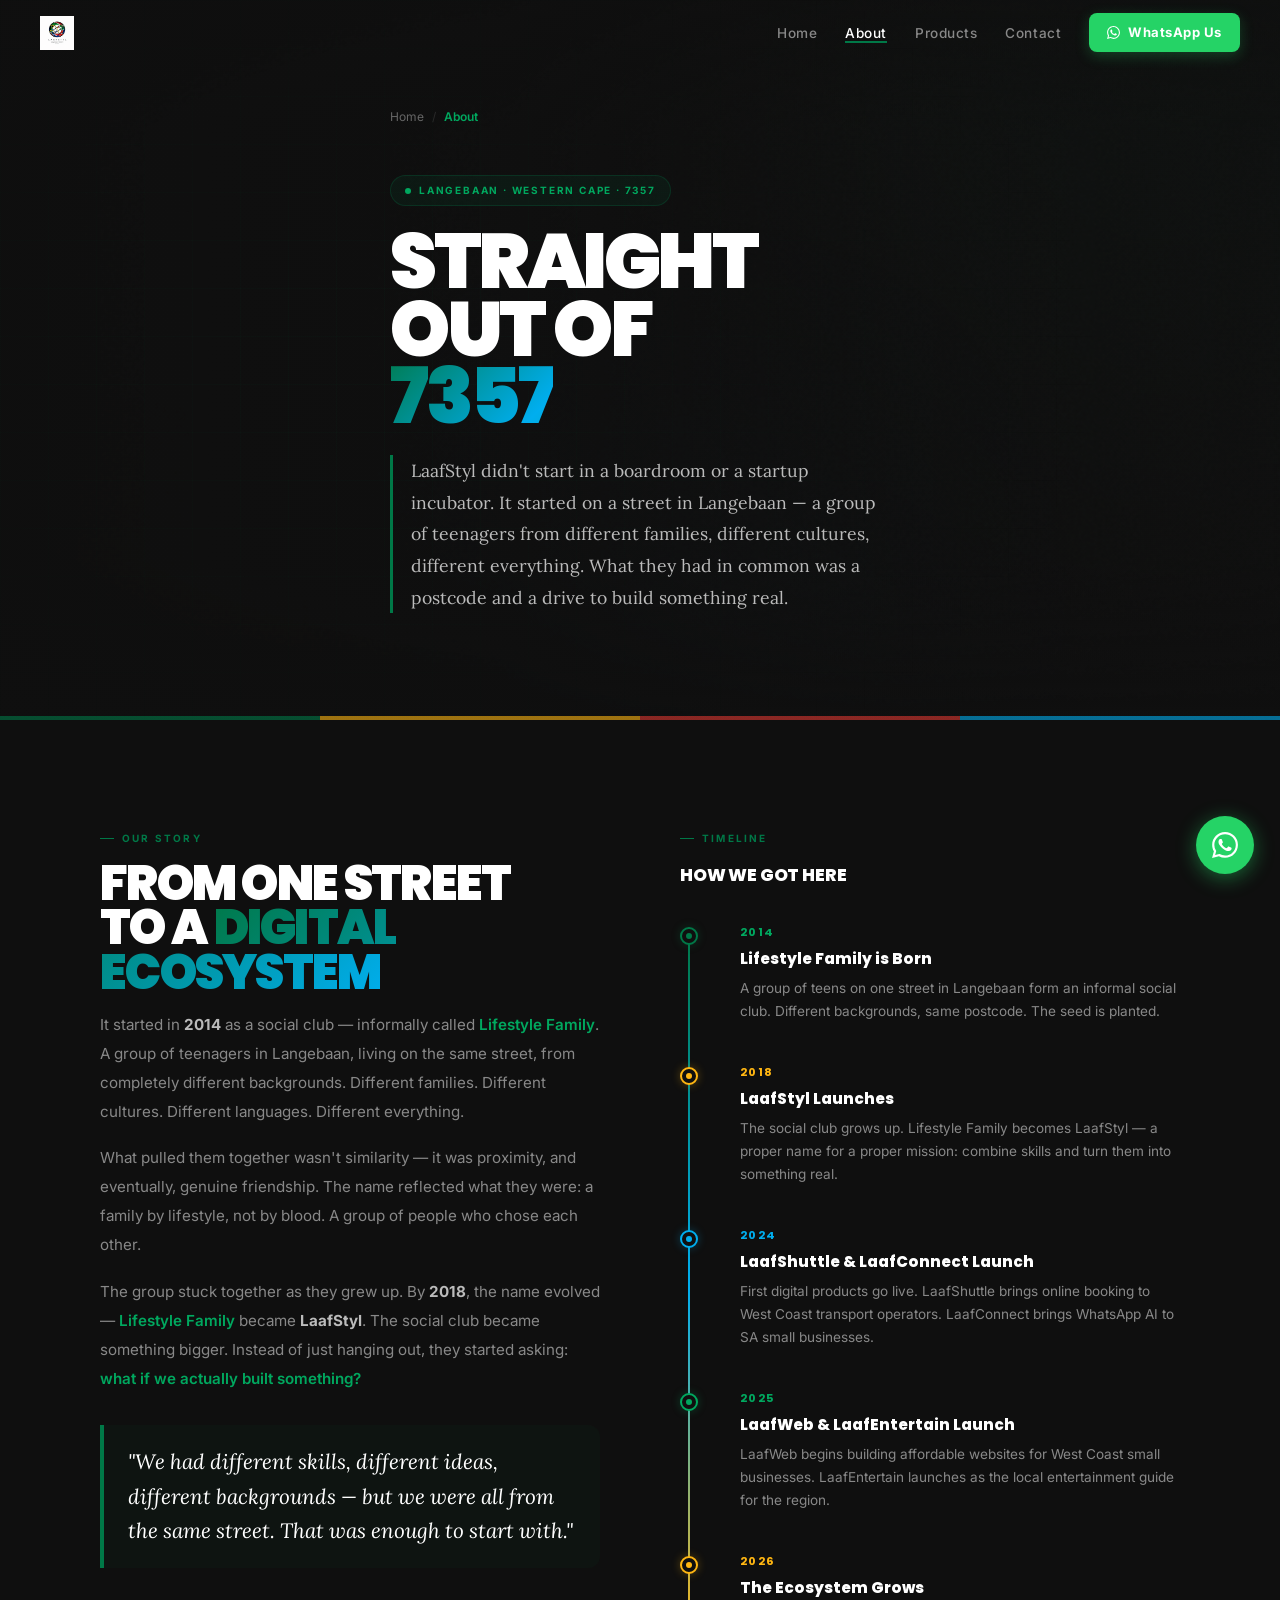
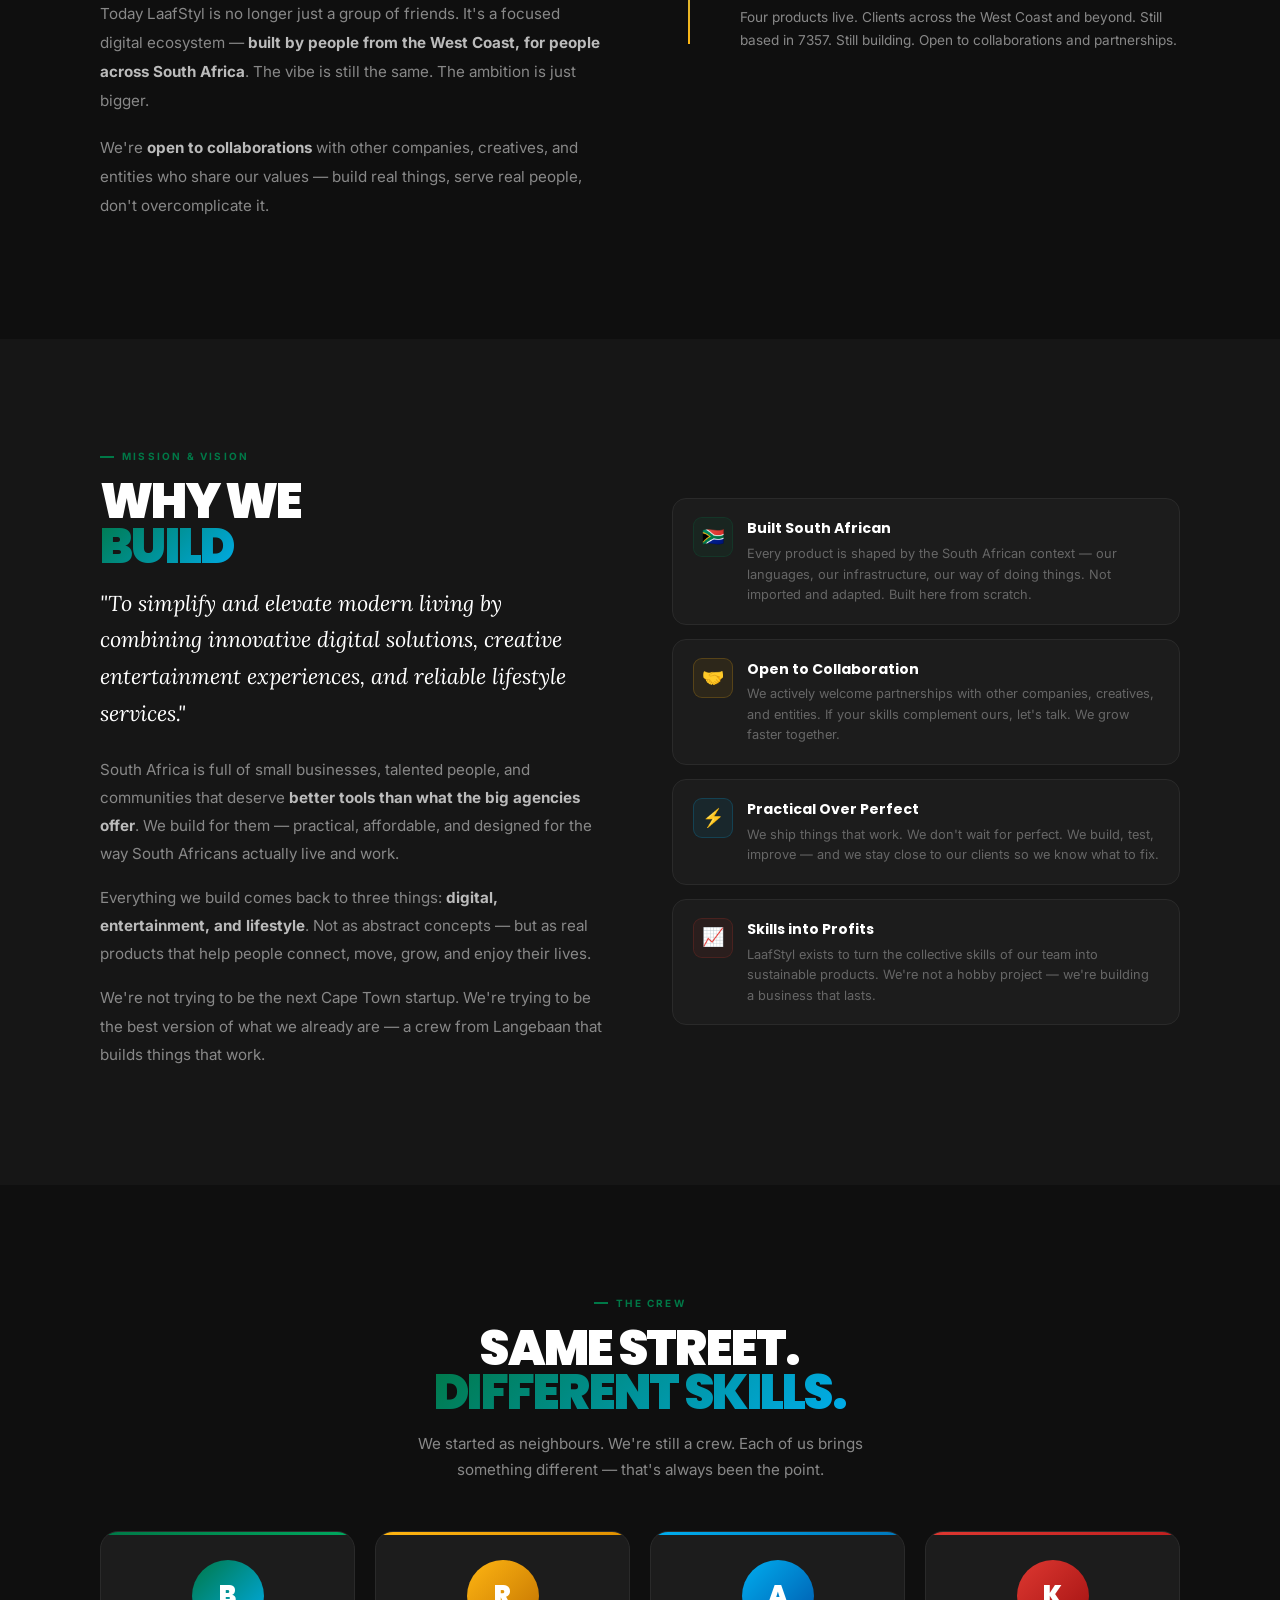
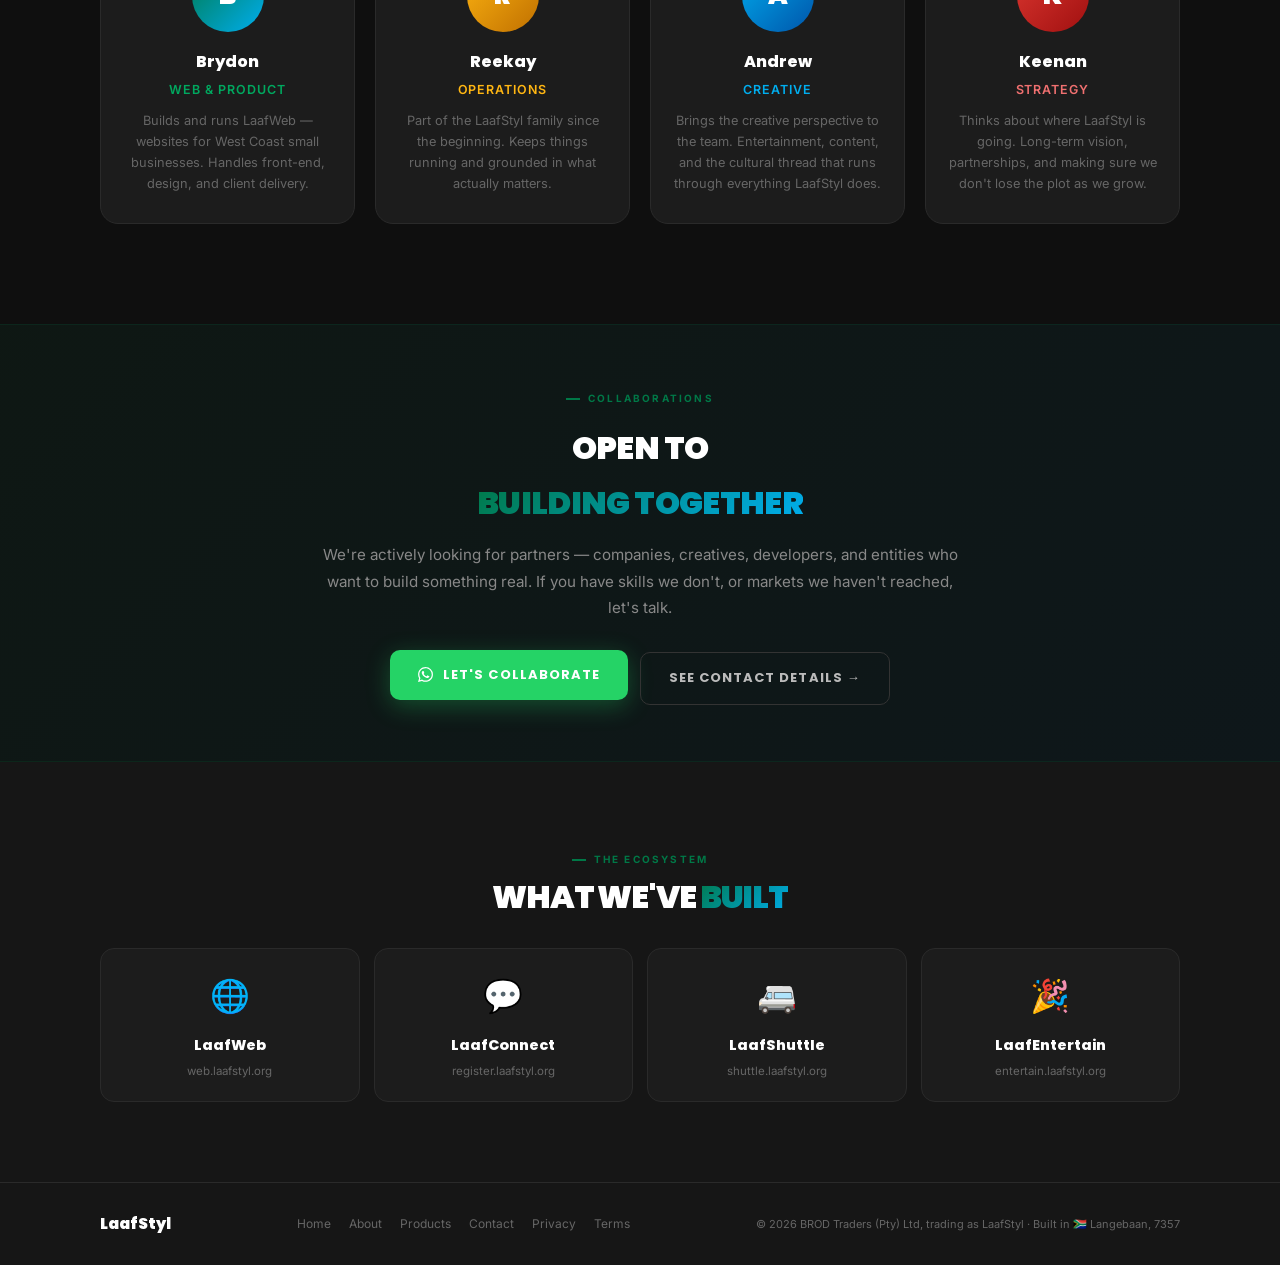
==== commit a645d0e7: "Fix legal entity references: correct contracting party from unregistered 'LaafStyl (Pty) Ltd' to BRO" ====
--- a/about.html
+++ b/about.html
@@ -11,20 +11,20 @@
 <meta property="og:title" content="About LaafStyl — Straight out of 7357">
 <meta property="og:description" content="From a group of teens on one street in Langebaan to a digital ecosystem. The LaafStyl story.">
 <meta property="og:type" content="website">
-<meta property="og:url" content="https://laafstyl.org/about.html">
-<link rel="canonical" href="https://laafstyl.org/about.html">
+<meta property="og:url" content="https://www.laafstyl.org/about.html">
+<link rel="canonical" href="https://www.laafstyl.org/about.html">
 
 <script type="application/ld+json">
 {
   "@context": "https://schema.org",
   "@type": "AboutPage",
   "name": "About LaafStyl",
-  "url": "https://laafstyl.org/about.html",
+  "url": "https://www.laafstyl.org/about.html",
   "description": "LaafStyl started as a social club of teens in Langebaan in 2014, relaunched in 2018, and has grown into a digital ecosystem serving South African businesses.",
   "publisher": {
     "@type": "Organization",
     "name": "LaafStyl",
-    "url": "https://laafstyl.org",
+    "url": "https://www.laafstyl.org",
     "foundingDate": "2018",
     "foundingLocation": "Langebaan, Western Cape, South Africa",
     "address": {
@@ -125,7 +125,7 @@
 .hero-inner{position:relative;z-index:2;max-width:680px}
 .hero-pill{display:inline-flex;align-items:center;gap:8px;padding:6px 14px;border-radius:20px;background:rgba(0,120,71,.1);border:1px solid rgba(0,120,71,.25);font-size:10px;font-weight:700;letter-spacing:.18em;text-transform:uppercase;color:var(--green2);margin-bottom:22px;opacity:0;animation:fadeUp .6s .3s forwards}
 .hero-pill .pdot{width:6px;height:6px;background:var(--green2);border-radius:50%;animation:pulse 2s infinite}
-.hero-h{font-family:var(--fh);font-size:clamp(48px,6vw,84px);font-weight:900;line-height:.88;letter-spacing:-.045em;color:var(--white);text-transform:uppercase;margin-bottom:8px;opacity:0;animation:fadeUp .8s .5s forwards}
+.hero-h{font-family:var(--fh);font-size:clamp(40px,6vw,84px);font-weight:900;line-height:.88;letter-spacing:-.045em;color:var(--white);text-transform:uppercase;margin-bottom:8px;overflow-wrap:break-word;word-break:break-word;opacity:0;animation:fadeUp .8s .5s forwards}
 .hero-h .grad{background:linear-gradient(135deg,var(--green) 0%,var(--blue) 50%,var(--green2) 100%);background-size:200% auto;-webkit-background-clip:text;-webkit-text-fill-color:transparent;background-clip:text;animation:shimmer 6s linear infinite 1.8s}
 .hero-sub{font-family:var(--fs);font-size:1.1rem;line-height:1.8;color:var(--light);max-width:500px;margin:24px 0 0;border-left:3px solid var(--green);padding-left:18px;opacity:0;animation:fadeUp .7s .75s forwards}
 
@@ -568,7 +568,7 @@
         <a href="privacy.html">Privacy</a>
         <a href="terms.html">Terms</a>
       </div>
-      <div class="foot-copy">© 2026 LaafStyl (Pty) Ltd · Built in 🇿🇦 Langebaan, 7357</div>
+      <div class="foot-copy">© 2026 BROD Traders (Pty) Ltd, trading as LaafStyl · Built in 🇿🇦 Langebaan, 7357</div>
     </div>
   </div>
 </footer>
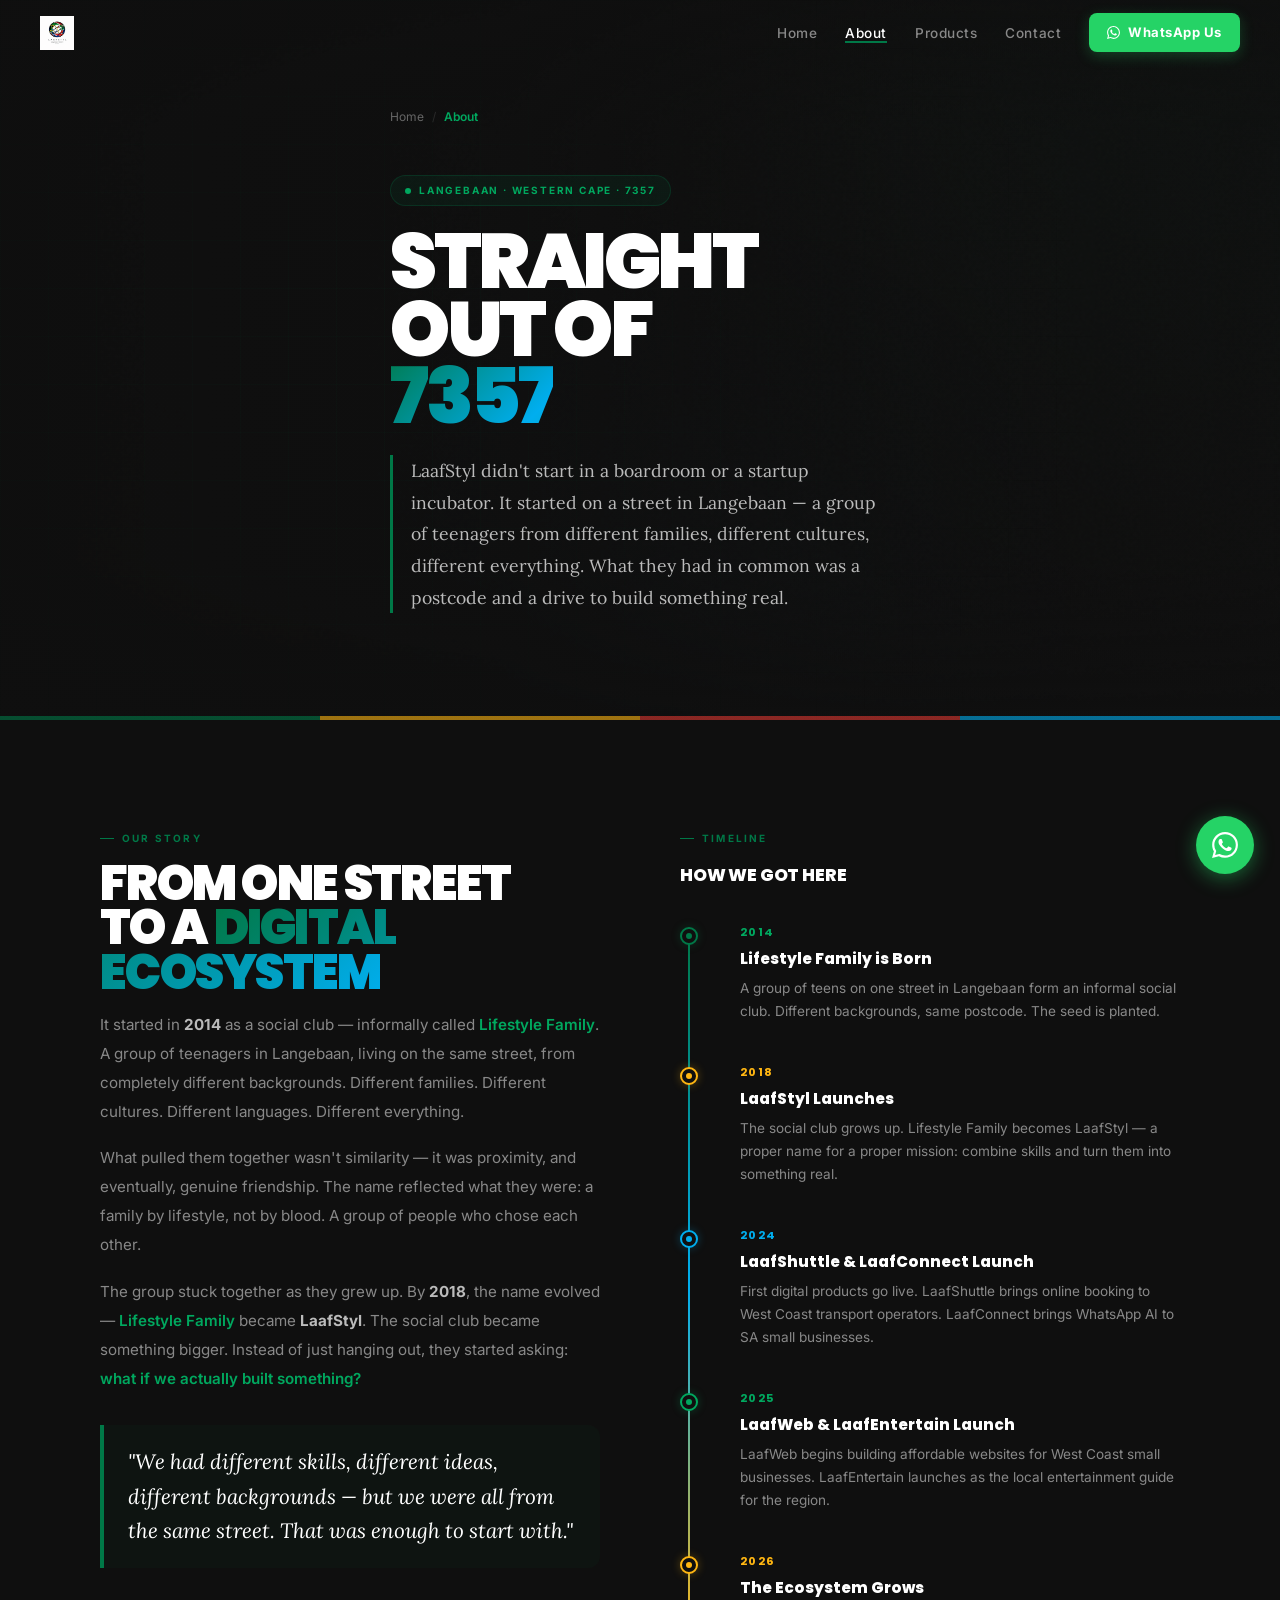
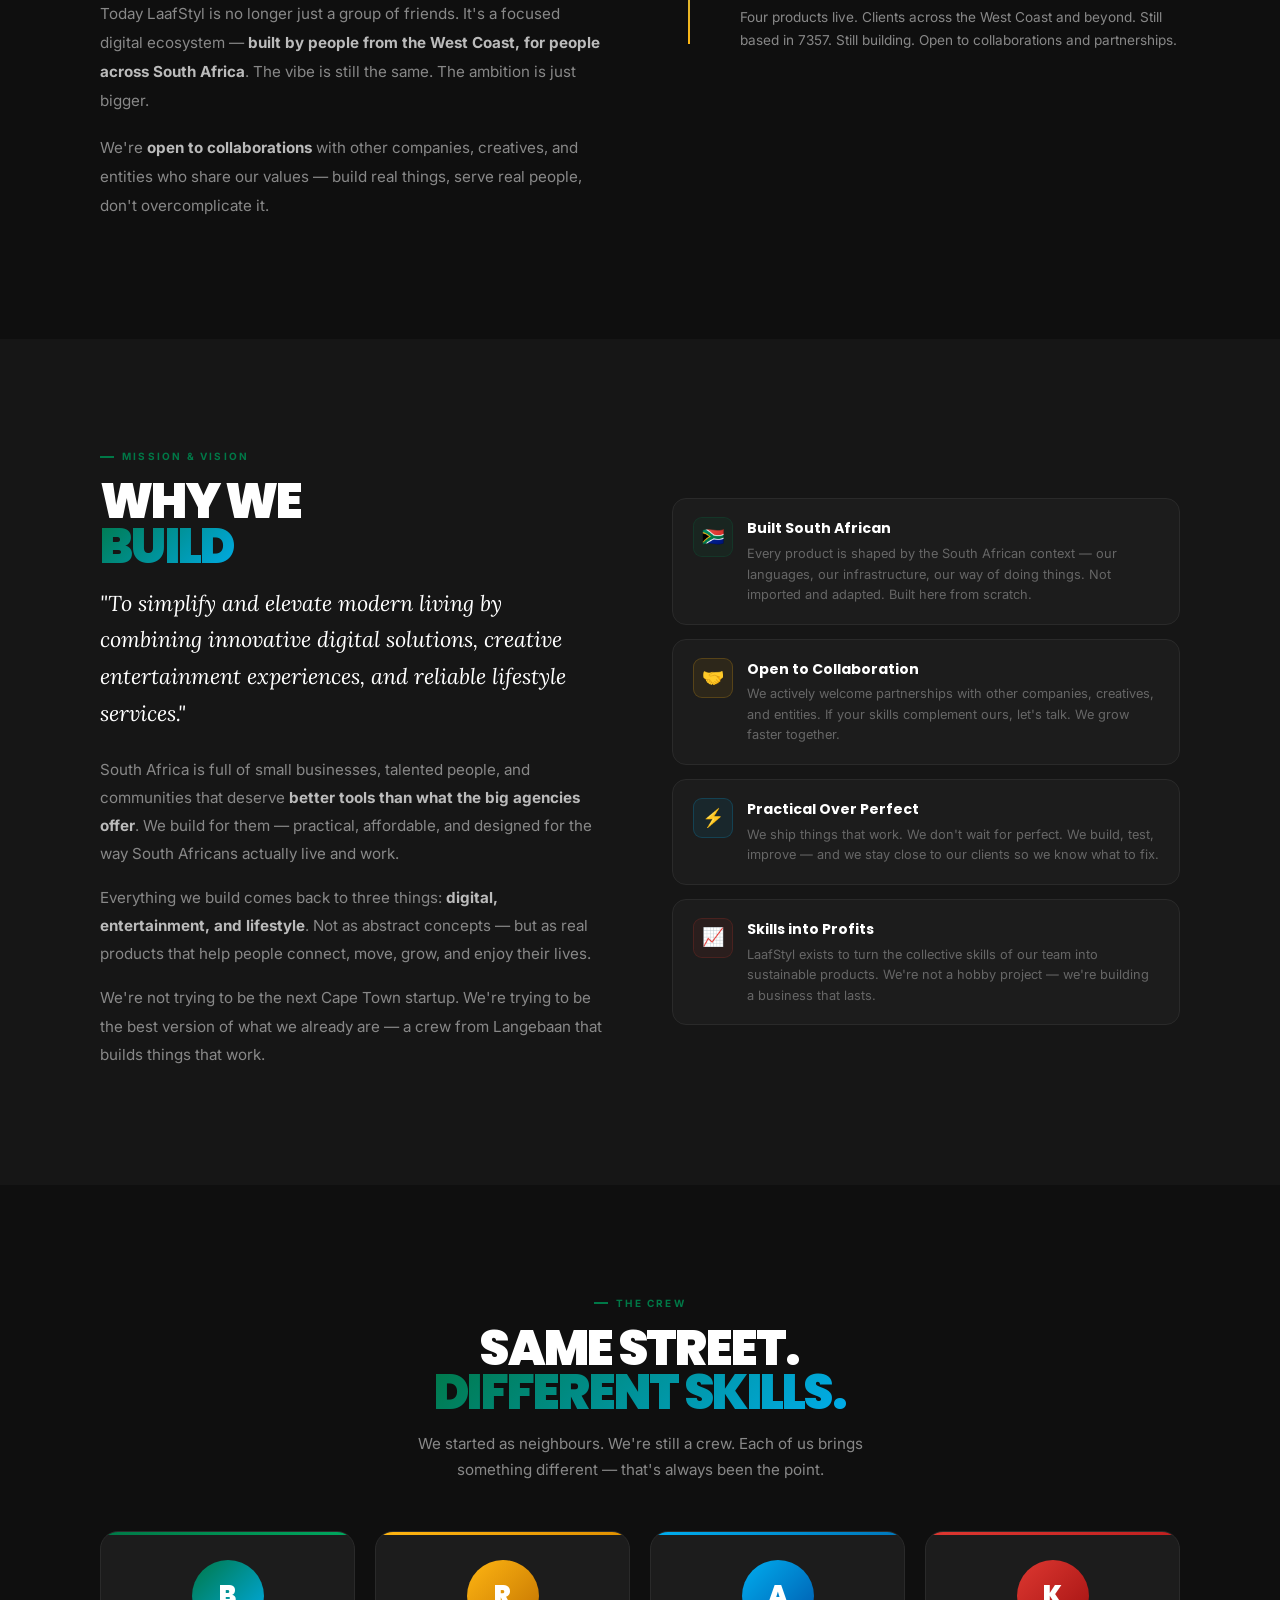
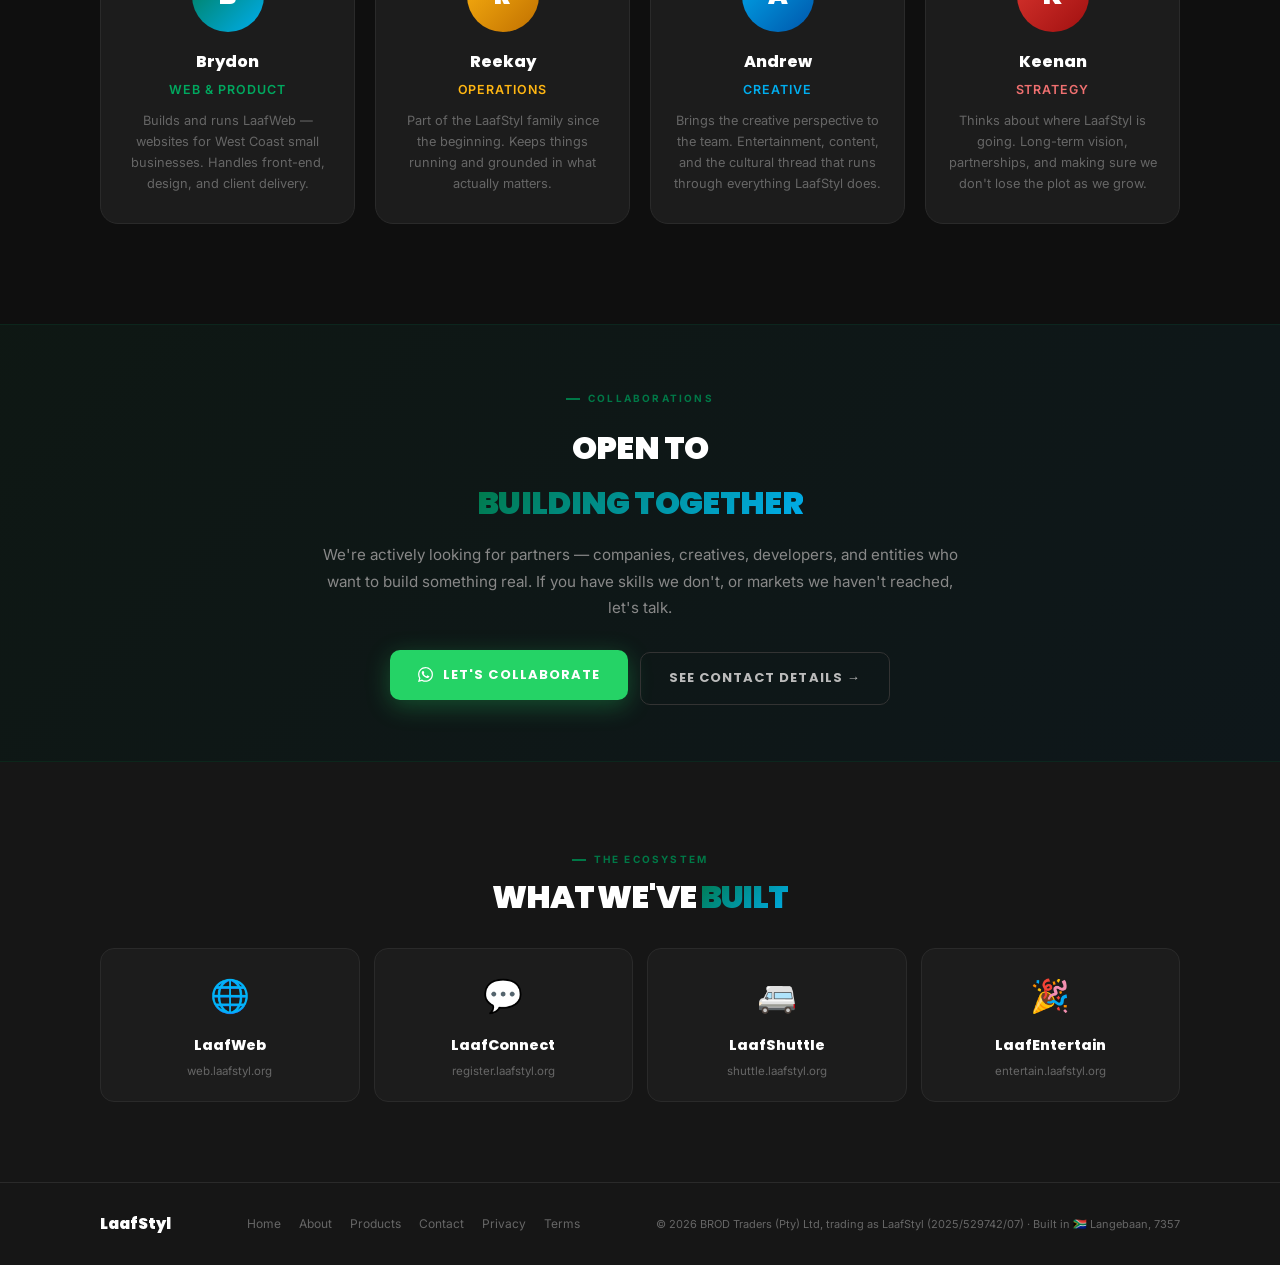
==== commit e08839e6: "Add company registration number to footer legal text The 2026-09-06 Phase 3 audit flagged the footer" ====
--- a/about.html
+++ b/about.html
@@ -568,7 +568,7 @@
         <a href="privacy.html">Privacy</a>
         <a href="terms.html">Terms</a>
       </div>
-      <div class="foot-copy">© 2026 BROD Traders (Pty) Ltd, trading as LaafStyl · Built in 🇿🇦 Langebaan, 7357</div>
+      <div class="foot-copy">© 2026 BROD Traders (Pty) Ltd, trading as LaafStyl (2025/529742/07) · Built in 🇿🇦 Langebaan, 7357</div>
     </div>
   </div>
 </footer>
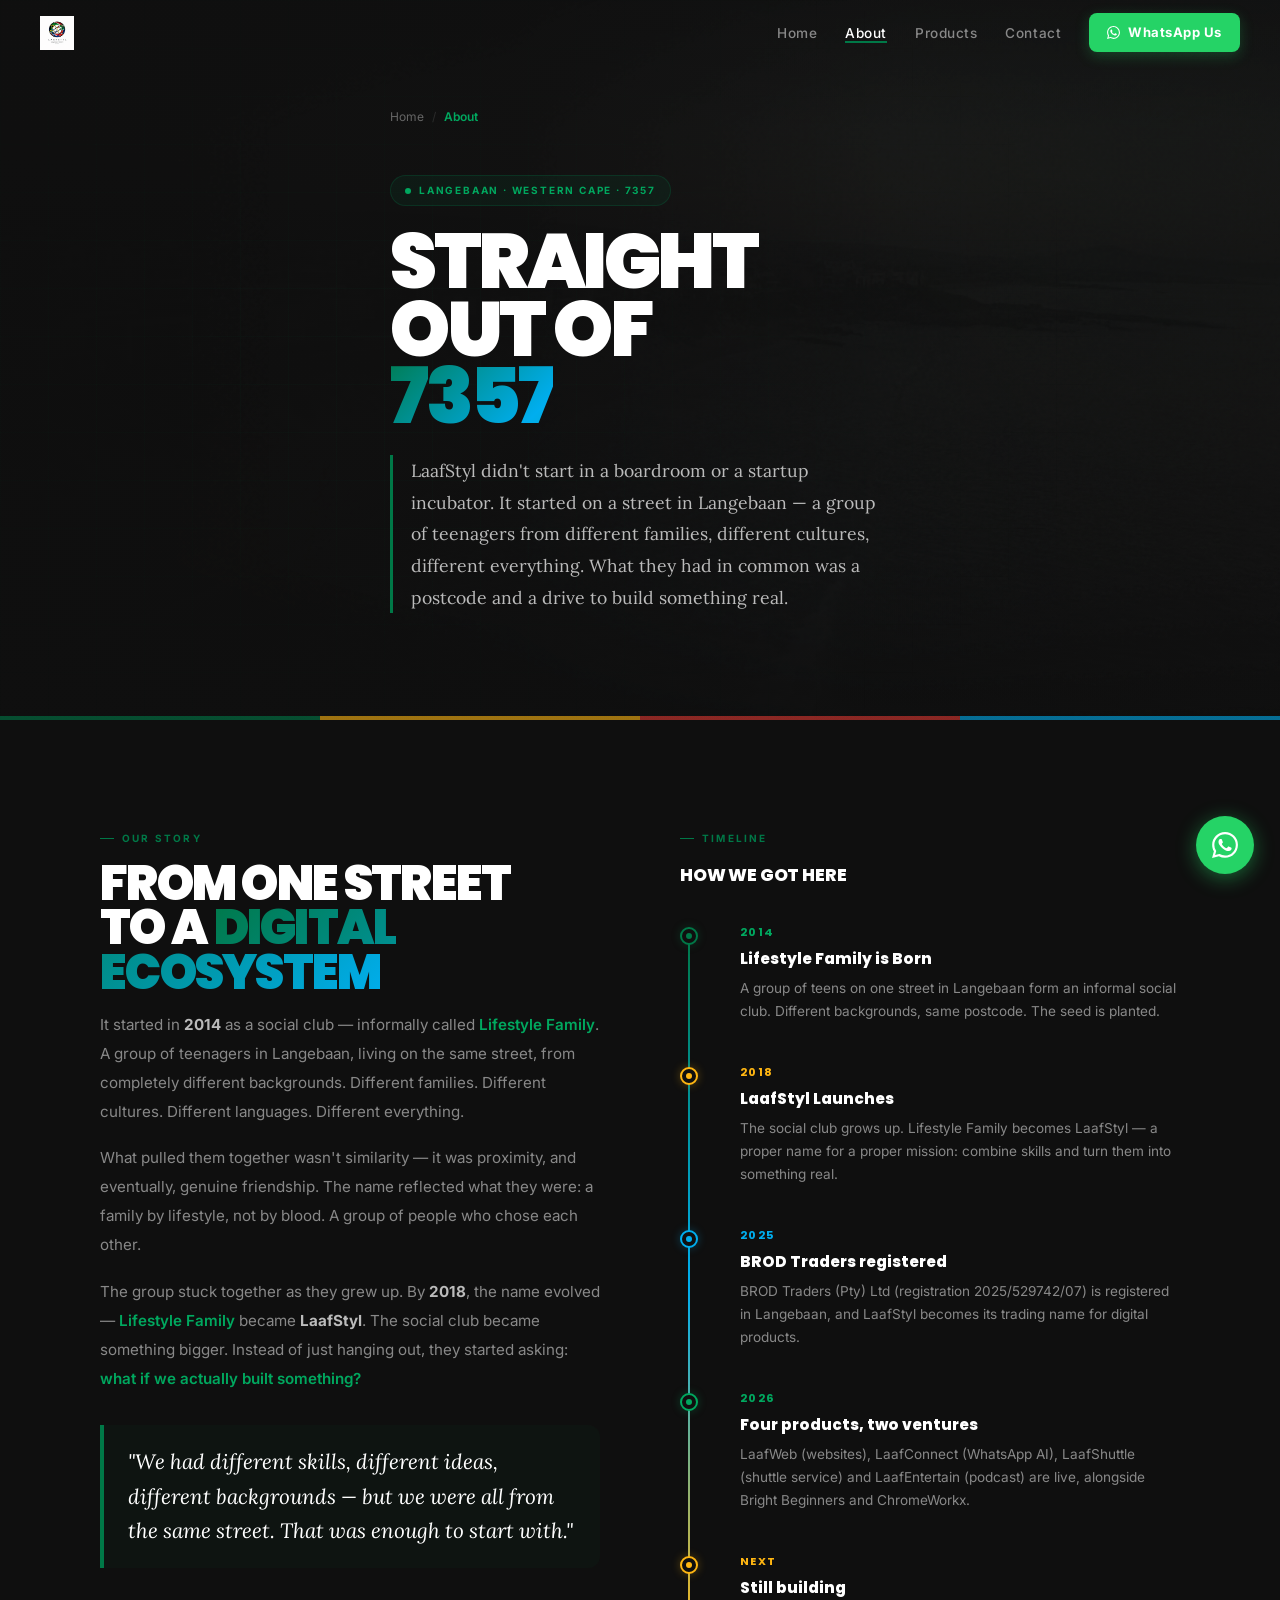
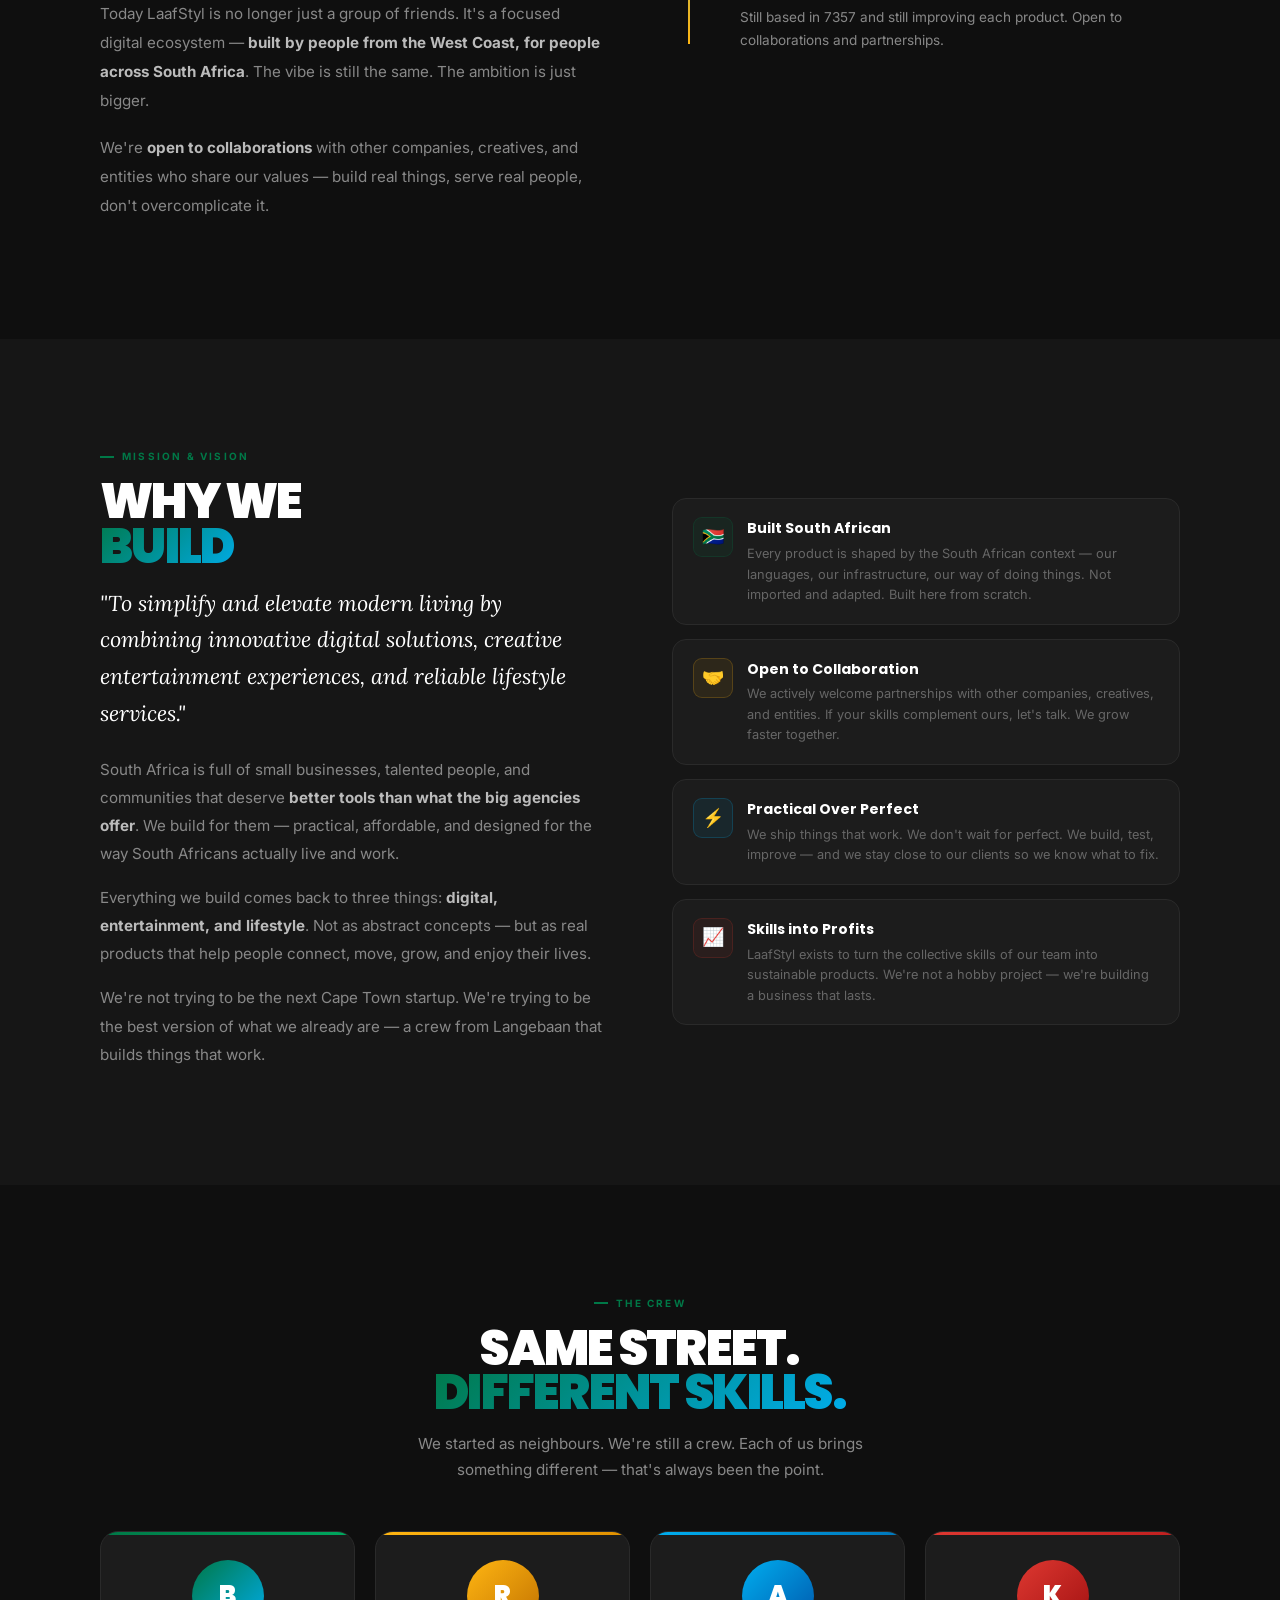
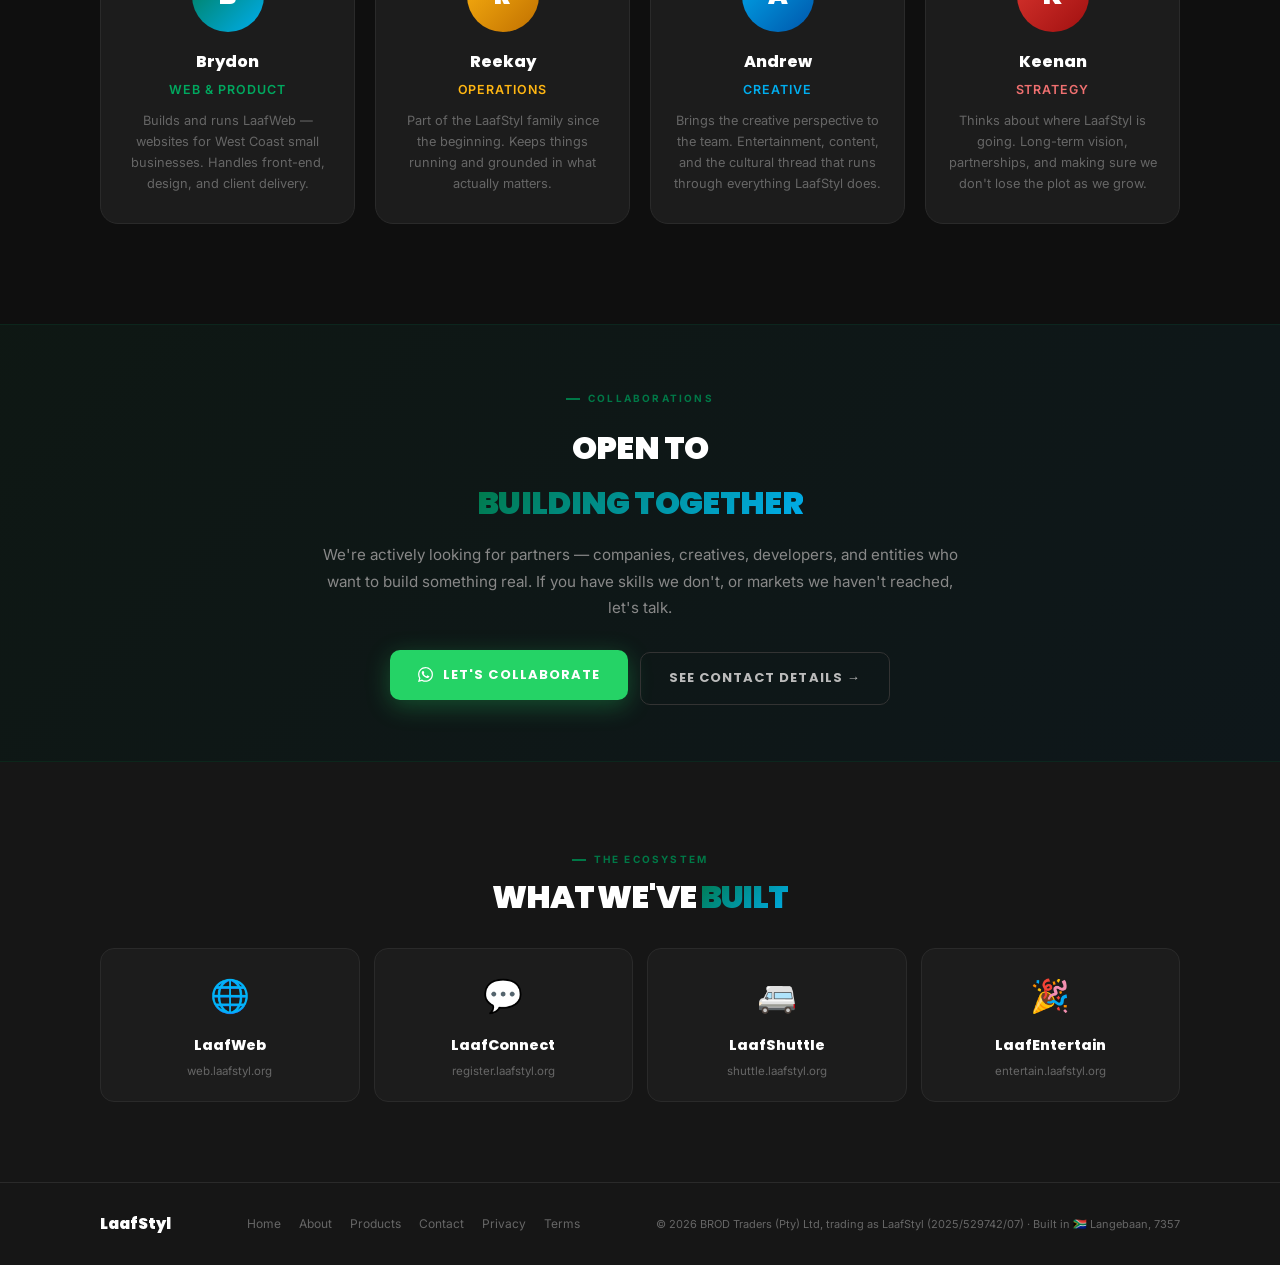
==== commit 775550ac: "Subpages: favicons, OG, honest timeline and pricing, compressed hero video + poster; robots, sitemap" ====
--- a/about.html
+++ b/about.html
@@ -11,6 +11,17 @@
 <meta property="og:title" content="About LaafStyl — Straight out of 7357">
 <meta property="og:description" content="From a group of teens on one street in Langebaan to a digital ecosystem. The LaafStyl story.">
 <meta property="og:type" content="website">
+<meta name="theme-color" content="#0c0e0d">
+<link rel="icon" href="/favicon.ico" sizes="any">
+<link rel="icon" type="image/png" sizes="32x32" href="/assets/favicon-32.png">
+<link rel="apple-touch-icon" href="/assets/favicon-180.png">
+<meta property="og:site_name" content="LaafStyl">
+<meta property="og:locale" content="en_ZA">
+<meta property="og:image" content="https://www.laafstyl.org/assets/og.png">
+<meta property="og:image:width" content="1200">
+<meta property="og:image:height" content="630">
+<meta name="twitter:card" content="summary_large_image">
+<meta name="twitter:image" content="https://www.laafstyl.org/assets/og.png">
 <meta property="og:url" content="https://www.laafstyl.org/about.html">
 <link rel="canonical" href="https://www.laafstyl.org/about.html">
 
@@ -20,12 +31,12 @@
   "@type": "AboutPage",
   "name": "About LaafStyl",
   "url": "https://www.laafstyl.org/about.html",
-  "description": "LaafStyl started as a social club of teens in Langebaan in 2014, relaunched in 2018, and has grown into a digital ecosystem serving South African businesses.",
+  "description": "LaafStyl started as a social club of friends in Langebaan and is today a trading name of BROD Traders (Pty) Ltd, which runs four digital products and two local businesses.",
   "publisher": {
     "@type": "Organization",
     "name": "LaafStyl",
     "url": "https://www.laafstyl.org",
-    "foundingDate": "2018",
+    "parentOrganization": {"@type": "Organization", "name": "BROD Traders (Pty) Ltd", "identifier": "2025/529742/07"},
     "foundingLocation": "Langebaan, Western Cape, South Africa",
     "address": {
       "@type": "PostalAddress",
@@ -320,7 +331,7 @@
   <!-- HERO -->
   <section class="page-hero">
     <div class="hero-video-bg">
-      <video autoplay muted loop playsinline preload="auto" aria-hidden="true">
+      <video autoplay muted loop playsinline preload="metadata" poster="views-poster.jpg" aria-hidden="true">
         <source src="views.mp4" type="video/mp4">
       </video>
     </div>
@@ -391,21 +402,21 @@
             </div>
             <div class="tl-item sr d2">
               <div class="tl-dot"><div class="tl-dot-inner"></div></div>
-              <div class="tl-year">2024</div>
-              <div class="tl-title">LaafShuttle &amp; LaafConnect Launch</div>
-              <div class="tl-desc">First digital products go live. LaafShuttle brings online booking to West Coast transport operators. LaafConnect brings WhatsApp AI to SA small businesses.</div>
+              <div class="tl-year">2025</div>
+              <div class="tl-title">BROD Traders registered</div>
+              <div class="tl-desc">BROD Traders (Pty) Ltd (registration 2025/529742/07) is registered in Langebaan, and LaafStyl becomes its trading name for digital products.</div>
             </div>
             <div class="tl-item sr d3">
               <div class="tl-dot"><div class="tl-dot-inner"></div></div>
-              <div class="tl-year">2025</div>
-              <div class="tl-title">LaafWeb &amp; LaafEntertain Launch</div>
-              <div class="tl-desc">LaafWeb begins building affordable websites for West Coast small businesses. LaafEntertain launches as the local entertainment guide for the region.</div>
+              <div class="tl-year">2026</div>
+              <div class="tl-title">Four products, two ventures</div>
+              <div class="tl-desc">LaafWeb (websites), LaafConnect (WhatsApp AI), LaafShuttle (shuttle service) and LaafEntertain (podcast) are live, alongside Bright Beginners and ChromeWorkx.</div>
             </div>
             <div class="tl-item sr d4">
               <div class="tl-dot"><div class="tl-dot-inner"></div></div>
-              <div class="tl-year">2026</div>
-              <div class="tl-title">The Ecosystem Grows</div>
-              <div class="tl-desc">Four products live. Clients across the West Coast and beyond. Still based in 7357. Still building. Open to collaborations and partnerships.</div>
+              <div class="tl-year">Next</div>
+              <div class="tl-title">Still building</div>
+              <div class="tl-desc">Still based in 7357 and still improving each product. Open to collaborations and partnerships.</div>
             </div>
           </div>
         </div>
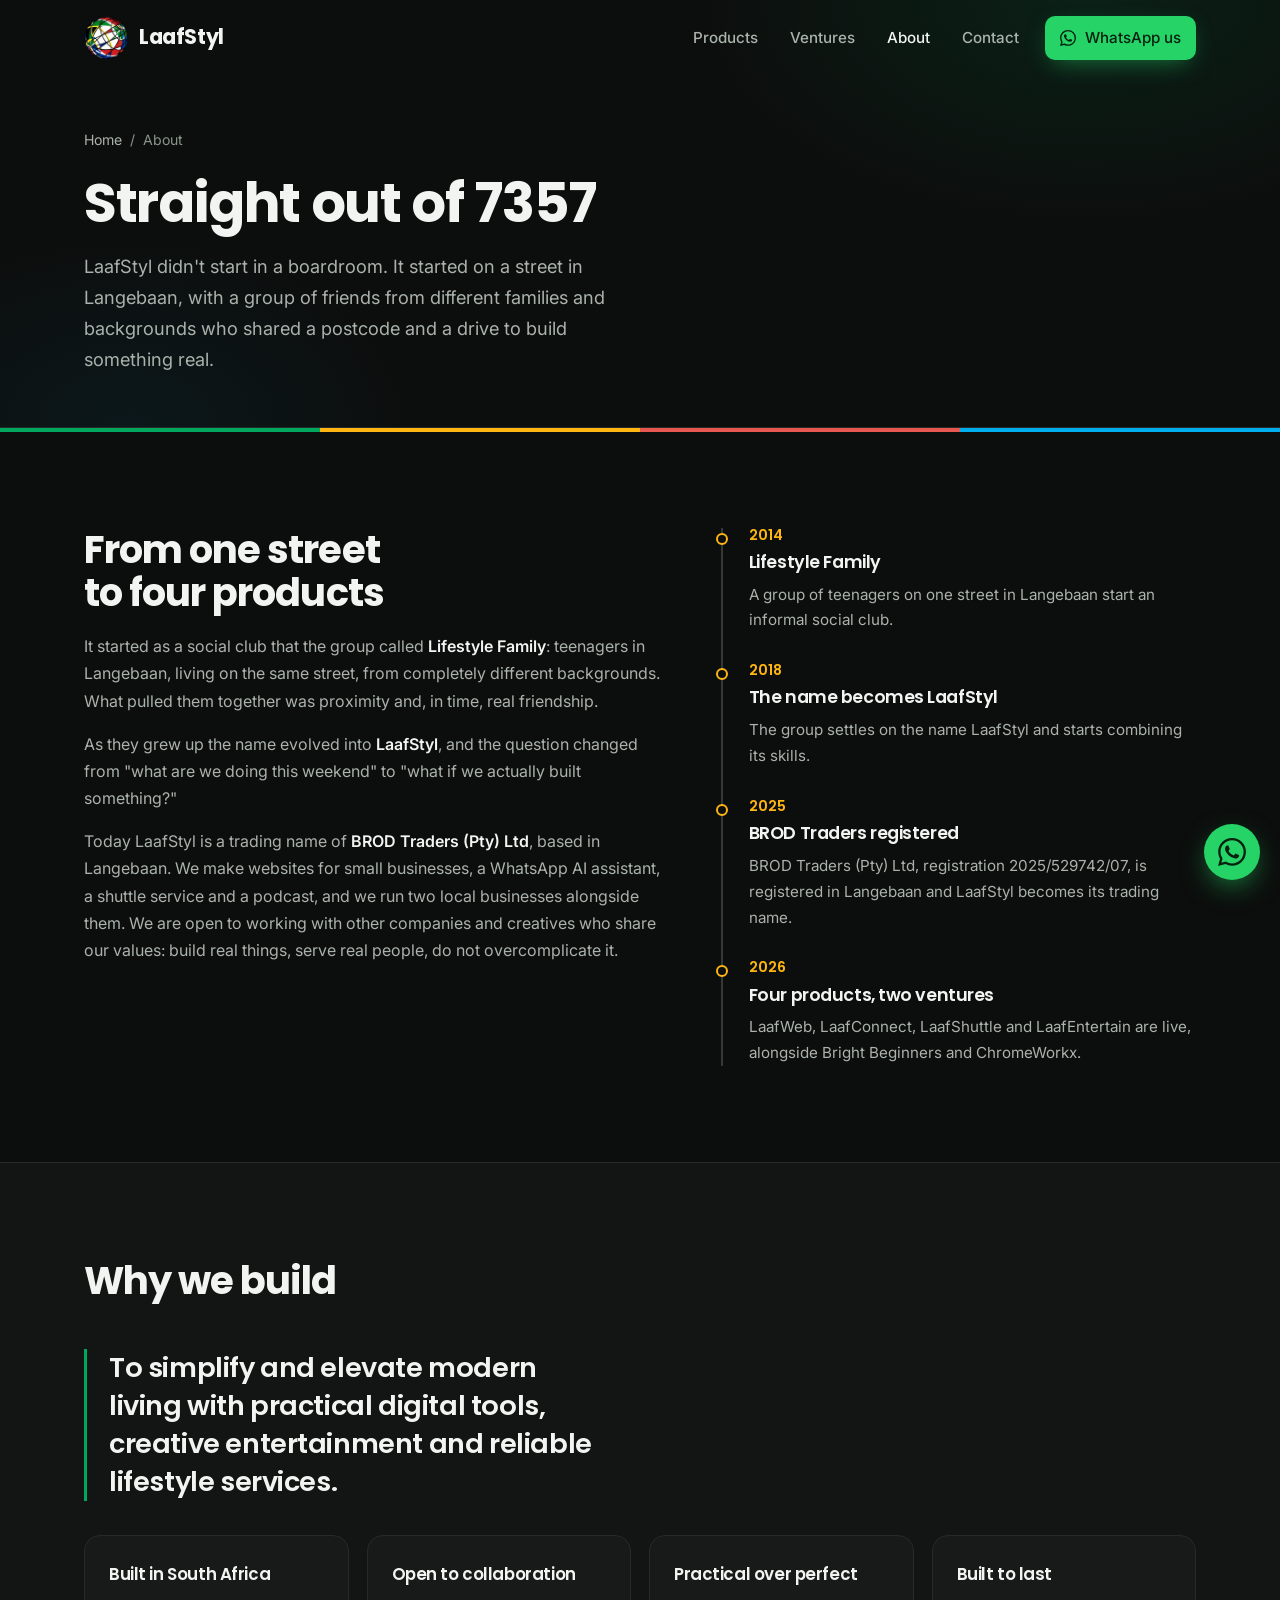
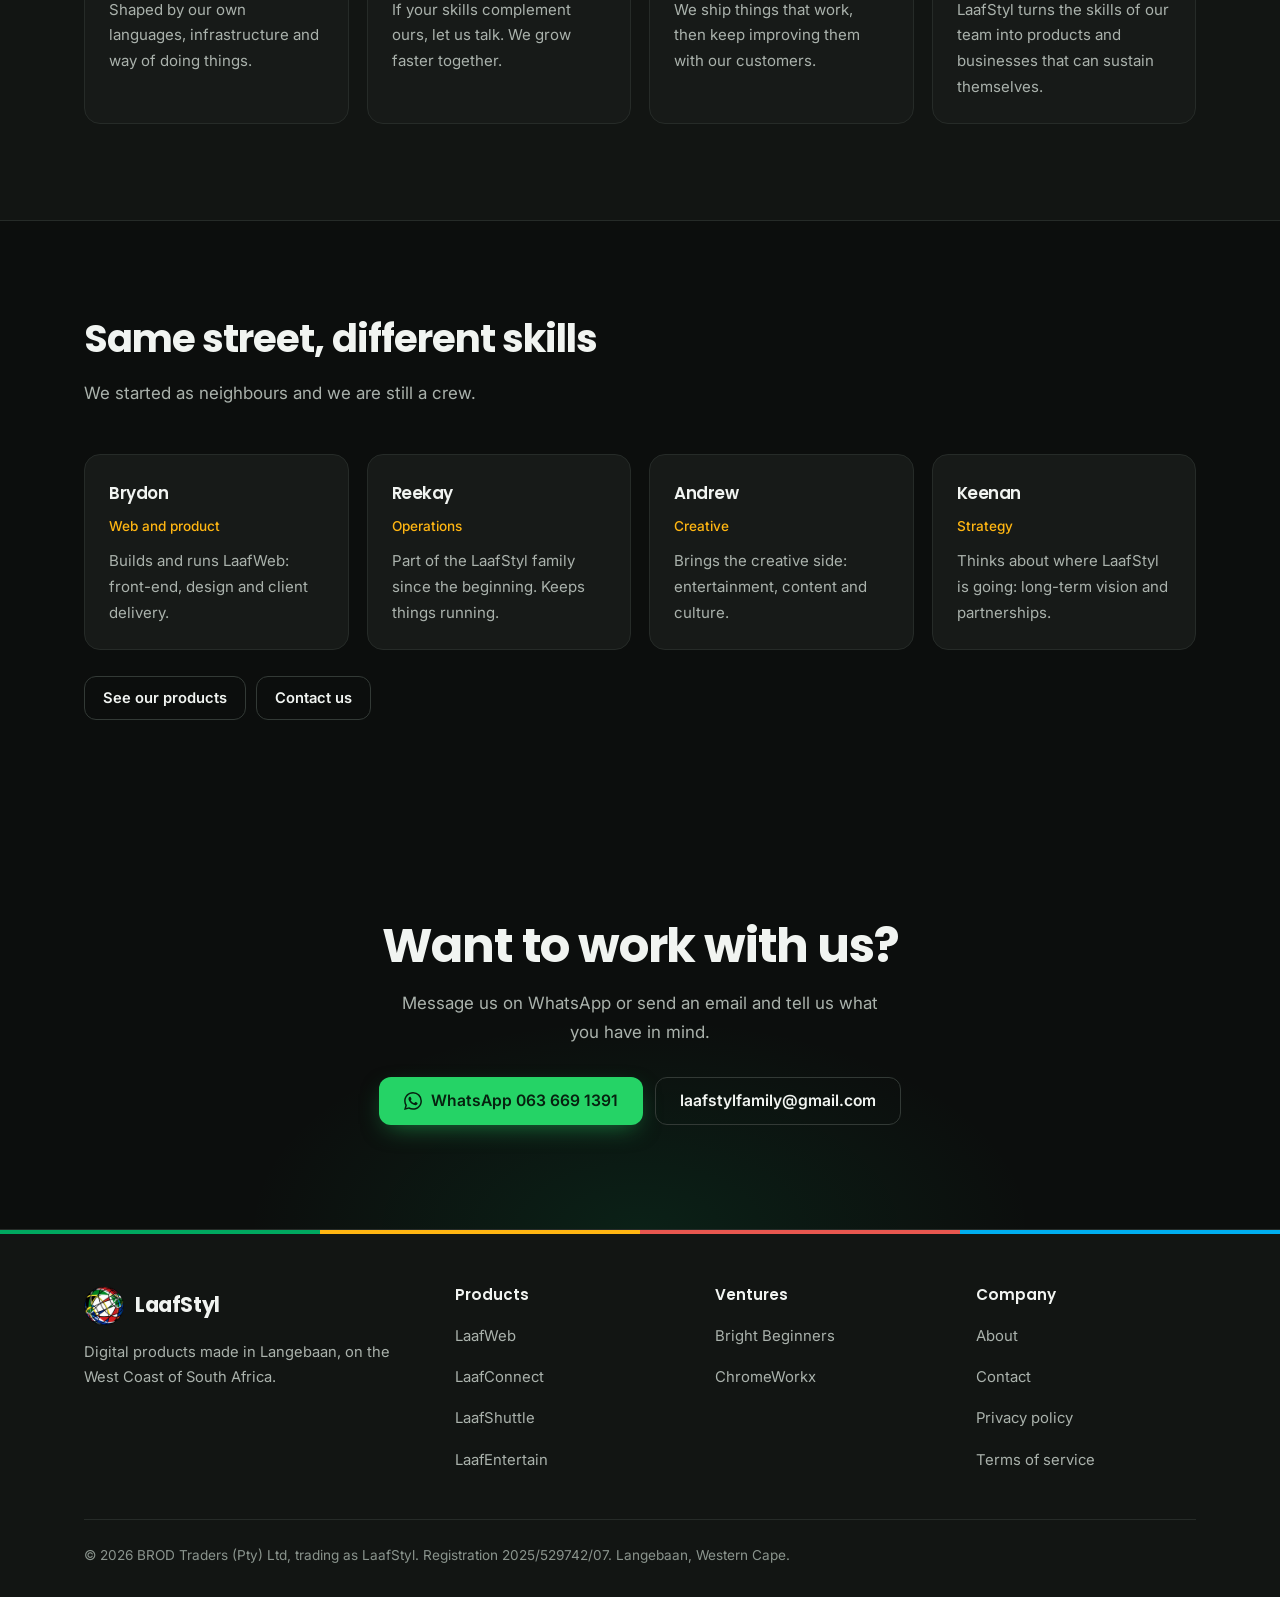
==== commit a00d5fda: "Rebuild about/contact/privacy/terms on shared shell (generated by tools/build_pages.py); honest time" ====
--- a/about.html
+++ b/about.html
@@ -2,599 +2,197 @@
 <html lang="en">
 <head>
 <meta charset="UTF-8">
-<meta name="viewport" content="width=device-width, initial-scale=1.0">
-<title>About LaafStyl | Digital. Entertainment. Lifestyle. Straight out of 7357.</title>
-<meta name="description" content="LaafStyl started as a group of teens on one street in Langebaan in 2014. Today it's a digital ecosystem built on shared skills, shared culture, and the belief that where you're from doesn't limit where you're going.">
-<meta name="author" content="LaafStyl — Langebaan, Western Cape">
-<meta name="geo.region" content="ZA-WC">
-<meta name="geo.placename" content="Langebaan, Western Cape, South Africa">
-<meta property="og:title" content="About LaafStyl — Straight out of 7357">
-<meta property="og:description" content="From a group of teens on one street in Langebaan to a digital ecosystem. The LaafStyl story.">
+<meta name="viewport" content="width=device-width, initial-scale=1">
+<title>About LaafStyl: a Langebaan crew building digital products</title>
+<meta name="description" content="LaafStyl started as a group of friends on one street in Langebaan. Today it is a trading name of BROD Traders (Pty) Ltd, making websites, WhatsApp AI, a shuttle service and a podcast.">
+<meta name="author" content="LaafStyl, a trading name of BROD Traders (Pty) Ltd">
+<meta name="theme-color" content="#0c0e0d">
+
+<link rel="canonical" href="https://www.laafstyl.org/about.html">
+<meta property="og:site_name" content="LaafStyl">
+<meta property="og:title" content="About LaafStyl: a Langebaan crew building digital products">
+<meta property="og:description" content="LaafStyl started as a group of friends on one street in Langebaan. Today it is a trading name of BROD Traders (Pty) Ltd, making websites, WhatsApp AI, a shuttle service and a podcast.">
 <meta property="og:type" content="website">
-<meta name="theme-color" content="#0c0e0d">
-<link rel="icon" href="/favicon.ico" sizes="any">
-<link rel="icon" type="image/png" sizes="32x32" href="/assets/favicon-32.png">
-<link rel="apple-touch-icon" href="/assets/favicon-180.png">
-<meta property="og:site_name" content="LaafStyl">
+<meta property="og:url" content="https://www.laafstyl.org/about.html">
 <meta property="og:locale" content="en_ZA">
 <meta property="og:image" content="https://www.laafstyl.org/assets/og.png">
 <meta property="og:image:width" content="1200">
 <meta property="og:image:height" content="630">
 <meta name="twitter:card" content="summary_large_image">
+<meta name="twitter:title" content="About LaafStyl: a Langebaan crew building digital products">
+<meta name="twitter:description" content="LaafStyl started as a group of friends on one street in Langebaan. Today it is a trading name of BROD Traders (Pty) Ltd, making websites, WhatsApp AI, a shuttle service and a podcast.">
 <meta name="twitter:image" content="https://www.laafstyl.org/assets/og.png">
-<meta property="og:url" content="https://www.laafstyl.org/about.html">
-<link rel="canonical" href="https://www.laafstyl.org/about.html">
-
+<link rel="icon" href="/favicon.ico" sizes="any">
+<link rel="icon" type="image/png" sizes="32x32" href="/assets/favicon-32.png">
+<link rel="apple-touch-icon" href="/assets/favicon-180.png">
+<link rel="preconnect" href="https://fonts.googleapis.com">
+<link rel="preconnect" href="https://fonts.gstatic.com" crossorigin>
+<link rel="stylesheet" href="https://fonts.googleapis.com/css2?family=Inter:wght@400;500;600&family=Poppins:wght@600;700&display=swap">
+<link rel="stylesheet" href="/assets/site.css?v=20261004">
 <script type="application/ld+json">
 {
-  "@context": "https://schema.org",
-  "@type": "AboutPage",
-  "name": "About LaafStyl",
-  "url": "https://www.laafstyl.org/about.html",
-  "description": "LaafStyl started as a social club of friends in Langebaan and is today a trading name of BROD Traders (Pty) Ltd, which runs four digital products and two local businesses.",
-  "publisher": {
-    "@type": "Organization",
-    "name": "LaafStyl",
-    "url": "https://www.laafstyl.org",
-    "parentOrganization": {"@type": "Organization", "name": "BROD Traders (Pty) Ltd", "identifier": "2025/529742/07"},
-    "foundingLocation": "Langebaan, Western Cape, South Africa",
-    "address": {
-      "@type": "PostalAddress",
-      "addressLocality": "Langebaan",
-      "addressRegion": "Western Cape",
-      "postalCode": "7357",
-      "addressCountry": "ZA"
+ "@context": "https://schema.org",
+ "@graph": [
+  {
+   "@type": "AboutPage",
+   "@id": "https://www.laafstyl.org/about.html#webpage",
+   "url": "https://www.laafstyl.org/about.html",
+   "name": "About LaafStyl: a Langebaan crew building digital products",
+   "description": "LaafStyl started as a group of friends on one street in Langebaan. Today it is a trading name of BROD Traders (Pty) Ltd, making websites, WhatsApp AI, a shuttle service and a podcast.",
+   "inLanguage": "en-ZA",
+   "isPartOf": {
+    "@id": "https://www.laafstyl.org/#website"
+   },
+   "about": {
+    "@id": "https://www.laafstyl.org/#org"
+   },
+   "breadcrumb": {
+    "@id": "https://www.laafstyl.org/about.html#crumbs"
+   }
+  },
+  {
+   "@type": "BreadcrumbList",
+   "@id": "https://www.laafstyl.org/about.html#crumbs",
+   "itemListElement": [
+    {
+     "@type": "ListItem",
+     "position": 1,
+     "name": "Home",
+     "item": "https://www.laafstyl.org/"
     },
-    "member": [
-      {"@type": "Person", "name": "Brydon"},
-      {"@type": "Person", "name": "Reekay"},
-      {"@type": "Person", "name": "Andrew"},
-      {"@type": "Person", "name": "Keenan"}
-    ]
+    {
+     "@type": "ListItem",
+     "position": 2,
+     "name": "About LaafStyl",
+     "item": "https://www.laafstyl.org/about.html"
+    }
+   ]
   }
+ ]
 }
 </script>
-
-<link rel="preconnect" href="https://fonts.googleapis.com">
-<link rel="preconnect" href="https://fonts.gstatic.com" crossorigin>
-<link href="https://fonts.googleapis.com/css2?family=Poppins:wght@400;600;700;800;900&family=Inter:wght@300;400;500;600&family=Lora:ital,wght@0,400;1,400&display=swap" rel="stylesheet">
-
-<style>
-:root{
-  --green:#007847;--green2:#00a85f;--gold:#FFB612;--red:#DE3831;--blue:#00AEEF;--wa:#25D366;
-  --bg:#0f0f0f;--bg2:#161616;--card:#1c1c1c;--card2:#222222;
-  --border:#2a2a2a;--border2:#333333;--muted:#666;--body:#888;--light:#bbb;--white:#fff;
-  --radius:18px;--fh:'Poppins',sans-serif;--fb:'Inter',sans-serif;--fs:'Lora',serif;
-}
-*,*::before,*::after{box-sizing:border-box;margin:0;padding:0}
-html{scroll-behavior:smooth}
-::-webkit-scrollbar{width:3px}::-webkit-scrollbar-track{background:var(--bg)}::-webkit-scrollbar-thumb{background:var(--green);border-radius:2px}
-body{background:var(--bg);color:var(--body);font-family:var(--fb);font-size:16px;line-height:1.7;overflow-x:hidden}
-body::before{content:'';position:fixed;inset:0;background-image:url("data:image/svg+xml,%3Csvg viewBox='0 0 256 256' xmlns='http://www.w3.org/2000/svg'%3E%3Cfilter id='n'%3E%3CfeTurbulence type='fractalNoise' baseFrequency='0.9' numOctaves='4' stitchTiles='stitch'/%3E%3C/filter%3E%3Crect width='100%25' height='100%25' filter='url(%23n)' opacity='0.035'/%3E%3C/svg%3E");pointer-events:none;z-index:0}
-
-.orb{position:fixed;border-radius:50%;filter:blur(160px);pointer-events:none;z-index:0;animation:drift 18s ease-in-out infinite alternate}
-.orb-1{width:700px;height:700px;background:var(--green);top:-300px;right:-250px;opacity:.06}
-.orb-2{width:500px;height:500px;background:var(--gold);bottom:-220px;left:-180px;opacity:.05;animation-delay:-8s}
-.orb-3{width:400px;height:400px;background:var(--blue);top:45%;left:38%;opacity:.04;animation-delay:-4s}
-@keyframes drift{from{transform:translate(0,0)}to{transform:translate(50px,35px)}}
-@keyframes fadeUp{from{opacity:0;transform:translateY(32px)}to{opacity:1;transform:none}}
-@keyframes shimmer{0%{background-position:200% center}100%{background-position:-200% center}}
-@keyframes pulse{0%,100%{opacity:.7;transform:scale(1)}50%{opacity:1;transform:scale(1.12)}}
-@keyframes waRing{0%,100%{box-shadow:0 4px 20px rgba(37,211,102,.4)}50%{box-shadow:0 4px 36px rgba(37,211,102,.65),0 0 0 8px rgba(37,211,102,.07)}}
-@keyframes ticker{from{transform:translateX(0)}to{transform:translateX(-50%)}}
-
-.sr{opacity:0;transform:translateY(26px);transition:opacity .65s cubic-bezier(.16,1,.3,1),transform .65s cubic-bezier(.16,1,.3,1)}
-.srl{opacity:0;transform:translateX(-26px);transition:opacity .65s cubic-bezier(.16,1,.3,1),transform .65s cubic-bezier(.16,1,.3,1)}
-.srr{opacity:0;transform:translateX(26px);transition:opacity .65s cubic-bezier(.16,1,.3,1),transform .65s cubic-bezier(.16,1,.3,1)}
-.sr.in,.srl.in,.srr.in{opacity:1;transform:none}
-.d1{transition-delay:.08s}.d2{transition-delay:.16s}.d3{transition-delay:.24s}.d4{transition-delay:.32s}
-
-/* ── NAV ── */
-nav{position:fixed;top:0;left:0;right:0;z-index:200;height:66px;display:flex;align-items:center;padding:0 40px;border-bottom:1px solid transparent;transition:background .4s,border-color .4s}
-nav.solid{background:rgba(15,15,15,.95);backdrop-filter:blur(20px);border-bottom-color:var(--border)}
-.nav-logo{display:flex;align-items:center;gap:12px;text-decoration:none}
-.nav-logo-text{font-family:var(--fh);font-weight:900;font-size:1.35rem;color:var(--white);letter-spacing:-.02em}
-.logo-img{height:34px;width:auto;display:block;object-fit:contain}
-.logo-img-mob{height:30px;width:auto;display:block;object-fit:contain}
-.nav-links{display:flex;align-items:center;gap:28px;margin-left:auto;list-style:none}
-.nav-links a{font-size:.85rem;font-weight:500;color:var(--body);text-decoration:none;letter-spacing:.04em;transition:color .2s;position:relative}
-.nav-links a:not(.nav-wa-btn):hover{color:var(--white)}
-.nav-links a:not(.nav-wa-btn)::after{content:'';position:absolute;bottom:-2px;left:0;width:0;height:1.5px;background:var(--green);transition:width .25s}
-.nav-links a:not(.nav-wa-btn):hover::after,.nav-links a.active::after{width:100%}
-.nav-links a.active{color:var(--white)}
-.nav-wa-btn{display:flex;align-items:center;gap:8px;background:var(--wa);color:#fff !important;padding:8px 18px;border-radius:8px;font-weight:700 !important;font-size:.82rem !important;box-shadow:0 4px 14px rgba(37,211,102,.25);transition:background .2s,transform .2s !important}
-.nav-wa-btn:hover{background:#1eb659 !important;transform:translateY(-1px) !important}
-.nav-wa-btn::after{display:none !important}
-.nav-mob{display:none;background:none;border:none;color:var(--white);cursor:pointer;margin-left:auto;padding:4px}
-.mob-overlay{display:none;position:fixed;inset:0;z-index:300;background:rgba(0,0,0,.8);backdrop-filter:blur(4px)}
-.mob-overlay.open{display:flex}
-.mob-panel{width:290px;background:var(--bg2);border-right:1px solid var(--border2);padding:26px;display:flex;flex-direction:column;transform:translateX(-100%);transition:transform .35s cubic-bezier(.77,0,.18,1)}
-.mob-overlay.open .mob-panel{transform:translateX(0)}
-.mob-head{display:flex;justify-content:space-between;align-items:center;margin-bottom:38px}
-.mob-x{background:none;border:1px solid var(--border2);color:var(--white);width:32px;height:32px;border-radius:6px;cursor:pointer;font-size:18px;display:flex;align-items:center;justify-content:center}
-.mob-nav{display:flex;flex-direction:column;gap:4px}
-.mob-nav a{display:block;padding:12px 14px;border-radius:8px;font-family:var(--fh);font-size:14px;font-weight:700;color:var(--light);text-decoration:none;text-transform:uppercase;letter-spacing:.05em;transition:background .2s,color .2s}
-.mob-nav a:hover{background:rgba(0,120,71,.12);color:var(--white)}
-.mob-divider{height:1px;background:var(--border);margin:18px 0}
-.mob-wa{display:flex;align-items:center;justify-content:center;gap:9px;padding:14px;background:var(--wa);color:#fff;border-radius:8px;font-family:var(--fh);font-size:13px;font-weight:700;text-decoration:none;text-transform:uppercase;letter-spacing:.08em}
-
-/* ── LAYOUT ── */
-.container{max-width:1160px;margin:0 auto;padding:0 40px}
-section{padding:100px 0;position:relative;z-index:1}
-.tag{display:inline-flex;align-items:center;gap:8px;font-size:10px;font-weight:700;letter-spacing:.22em;text-transform:uppercase;color:var(--green);margin-bottom:14px}
-.tag::before{content:'';width:14px;height:1.5px;background:var(--green);flex-shrink:0}
-.sec-title{font-family:var(--fh);font-size:clamp(34px,3.8vw,56px);font-weight:900;line-height:.92;letter-spacing:-.035em;color:var(--white);text-transform:uppercase;margin-bottom:16px}
-.sec-title em{font-style:normal;background:linear-gradient(135deg,var(--green),var(--blue));-webkit-background-clip:text;-webkit-text-fill-color:transparent;background-clip:text}
-
-/* ── HERO ── */
-.page-hero{min-height:80vh;display:flex;align-items:center;padding-top:66px;position:relative;overflow:hidden}
-.hero-video-bg{position:absolute;inset:0;z-index:0;overflow:hidden}
-.hero-video-bg video{position:absolute;inset:0;width:100%;height:100%;object-fit:cover;opacity:.28;filter:saturate(.4) brightness(.55)}
-.hero-video-bg::after{content:'';position:absolute;inset:0;background:linear-gradient(to right,rgba(15,15,15,.97) 0%,rgba(15,15,15,.88) 40%,rgba(15,15,15,.55) 70%,rgba(15,15,15,.65) 100%),linear-gradient(to bottom,rgba(15,15,15,.6) 0%,transparent 18%,transparent 78%,rgba(15,15,15,.85) 100%);z-index:1}
-.hero-grid{position:absolute;inset:0;z-index:1;background-image:linear-gradient(rgba(0,120,71,.04) 1px,transparent 1px),linear-gradient(90deg,rgba(0,120,71,.04) 1px,transparent 1px);background-size:48px 48px;mask-image:radial-gradient(ellipse 60% 70% at 28% 50%,black 10%,transparent 100%);pointer-events:none}
-.sa-flag-line{position:absolute;bottom:0;left:0;right:0;height:4px;background:linear-gradient(90deg,var(--green) 0%,var(--green) 25%,var(--gold) 25%,var(--gold) 50%,var(--red) 50%,var(--red) 75%,var(--blue) 75%);z-index:3;opacity:.6}
-.hero-inner{position:relative;z-index:2;max-width:680px}
-.hero-pill{display:inline-flex;align-items:center;gap:8px;padding:6px 14px;border-radius:20px;background:rgba(0,120,71,.1);border:1px solid rgba(0,120,71,.25);font-size:10px;font-weight:700;letter-spacing:.18em;text-transform:uppercase;color:var(--green2);margin-bottom:22px;opacity:0;animation:fadeUp .6s .3s forwards}
-.hero-pill .pdot{width:6px;height:6px;background:var(--green2);border-radius:50%;animation:pulse 2s infinite}
-.hero-h{font-family:var(--fh);font-size:clamp(40px,6vw,84px);font-weight:900;line-height:.88;letter-spacing:-.045em;color:var(--white);text-transform:uppercase;margin-bottom:8px;overflow-wrap:break-word;word-break:break-word;opacity:0;animation:fadeUp .8s .5s forwards}
-.hero-h .grad{background:linear-gradient(135deg,var(--green) 0%,var(--blue) 50%,var(--green2) 100%);background-size:200% auto;-webkit-background-clip:text;-webkit-text-fill-color:transparent;background-clip:text;animation:shimmer 6s linear infinite 1.8s}
-.hero-sub{font-family:var(--fs);font-size:1.1rem;line-height:1.8;color:var(--light);max-width:500px;margin:24px 0 0;border-left:3px solid var(--green);padding-left:18px;opacity:0;animation:fadeUp .7s .75s forwards}
-
-/* ── BREADCRUMB ── */
-.breadcrumb{padding:24px 0 0;position:relative;z-index:1}
-.breadcrumb ol{display:flex;align-items:center;gap:8px;list-style:none;flex-wrap:wrap}
-.breadcrumb ol li{font-size:.75rem;color:var(--muted)}
-.breadcrumb ol li a{color:var(--muted);text-decoration:none;transition:color .2s}
-.breadcrumb ol li a:hover{color:var(--green2)}
-.breadcrumb ol li::after{content:'/';margin-left:8px;opacity:.3}
-.breadcrumb ol li:last-child{color:var(--green2);font-weight:600}
-.breadcrumb ol li:last-child::after{display:none}
-
-/* ── ORIGIN STORY ── */
-.origin-section{background:var(--bg)}
-.origin-grid{display:grid;grid-template-columns:1fr 1fr;gap:80px;align-items:start}
-.origin-body{font-size:.95rem;line-height:1.9;color:var(--body);margin-bottom:18px}
-.origin-body strong{color:var(--light)}
-.origin-body em{font-style:normal;color:var(--green2);font-weight:600}
-.pull-quote{font-family:var(--fs);font-size:1.3rem;font-style:italic;color:var(--white);border-left:4px solid var(--green);padding:20px 24px;margin:32px 0;background:rgba(0,120,71,.05);border-radius:0 12px 12px 0;line-height:1.65}
-
-/* ── TIMELINE ── */
-.timeline{position:relative;padding-left:32px}
-.timeline::before{content:'';position:absolute;left:8px;top:8px;bottom:8px;width:1.5px;background:linear-gradient(180deg,var(--green),var(--blue),var(--gold))}
-.tl-item{position:relative;padding:0 0 40px 28px}
-.tl-item:last-child{padding-bottom:0}
-.tl-dot{position:absolute;left:-32px;top:4px;width:18px;height:18px;border-radius:50%;border:2px solid;display:flex;align-items:center;justify-content:center;background:var(--bg);flex-shrink:0}
-.tl-item:nth-child(1) .tl-dot{border-color:var(--green);box-shadow:0 0 10px rgba(0,120,71,.3)}
-.tl-item:nth-child(2) .tl-dot{border-color:var(--gold);box-shadow:0 0 10px rgba(255,182,18,.3)}
-.tl-item:nth-child(3) .tl-dot{border-color:var(--blue);box-shadow:0 0 10px rgba(0,174,239,.3)}
-.tl-item:nth-child(4) .tl-dot{border-color:var(--green2);box-shadow:0 0 10px rgba(0,168,95,.3)}
-.tl-item:nth-child(5) .tl-dot{border-color:var(--gold);box-shadow:0 0 10px rgba(255,182,18,.3)}
-.tl-dot-inner{width:6px;height:6px;border-radius:50%}
-.tl-item:nth-child(1) .tl-dot-inner{background:var(--green)}
-.tl-item:nth-child(2) .tl-dot-inner{background:var(--gold)}
-.tl-item:nth-child(3) .tl-dot-inner{background:var(--blue)}
-.tl-item:nth-child(4) .tl-dot-inner{background:var(--green2)}
-.tl-item:nth-child(5) .tl-dot-inner{background:var(--gold)}
-.tl-year{font-family:var(--fh);font-size:.7rem;font-weight:700;letter-spacing:.12em;text-transform:uppercase;margin-bottom:4px}
-.tl-item:nth-child(1) .tl-year{color:var(--green2)}
-.tl-item:nth-child(2) .tl-year{color:var(--gold)}
-.tl-item:nth-child(3) .tl-year{color:var(--blue)}
-.tl-item:nth-child(4) .tl-year{color:var(--green2)}
-.tl-item:nth-child(5) .tl-year{color:var(--gold)}
-.tl-title{font-family:var(--fh);font-size:.95rem;font-weight:800;color:var(--white);margin-bottom:5px}
-.tl-desc{font-size:.85rem;line-height:1.7;color:var(--body)}
-
-/* ── MISSION / VALUES ── */
-.mission-section{background:var(--bg2)}
-.mission-grid{display:grid;grid-template-columns:1fr 1fr;gap:64px;align-items:center}
-.mission-statement{font-family:var(--fs);font-size:1.35rem;font-style:italic;line-height:1.7;color:var(--white);margin-bottom:24px}
-.mission-body{font-size:.95rem;line-height:1.85;color:var(--body);margin-bottom:16px}
-.mission-body strong{color:var(--light)}
-.values-grid{display:flex;flex-direction:column;gap:14px}
-.value-card{background:var(--card);border:1px solid var(--border);border-radius:14px;padding:18px 20px;display:flex;align-items:flex-start;gap:14px;transition:border-color .2s,transform .2s;cursor:default}
-.value-card:hover{border-color:var(--border2);transform:translateX(4px)}
-.value-ico{width:40px;height:40px;border-radius:9px;display:flex;align-items:center;justify-content:center;font-size:18px;flex-shrink:0}
-.v1{background:rgba(0,120,71,.1);border:1px solid rgba(0,120,71,.2)}
-.v2{background:rgba(255,182,18,.08);border:1px solid rgba(255,182,18,.2)}
-.v3{background:rgba(0,174,239,.08);border:1px solid rgba(0,174,239,.2)}
-.v4{background:rgba(222,56,49,.07);border:1px solid rgba(222,56,49,.18)}
-.value-title{font-family:var(--fh);font-size:.88rem;font-weight:700;color:var(--white);margin-bottom:3px}
-.value-desc{font-size:.8rem;line-height:1.6;color:var(--muted)}
-
-/* ── TEAM ── */
-.team-section{background:var(--bg)}
-.team-grid{display:grid;grid-template-columns:repeat(4,1fr);gap:20px;margin-top:48px}
-.team-card{background:var(--card);border:1px solid var(--border);border-radius:var(--radius);padding:28px 20px;text-align:center;transition:transform .25s,border-color .25s,box-shadow .25s;position:relative;overflow:hidden}
-.team-card:hover{transform:translateY(-6px);border-color:rgba(0,120,71,.25);box-shadow:0 18px 52px rgba(0,0,0,.4)}
-.team-card::before{content:'';position:absolute;top:0;left:0;right:0;height:3px}
-.team-card:nth-child(1)::before{background:linear-gradient(90deg,var(--green),var(--green2))}
-.team-card:nth-child(2)::before{background:linear-gradient(90deg,var(--gold),#e09000)}
-.team-card:nth-child(3)::before{background:linear-gradient(90deg,var(--blue),#0077bb)}
-.team-card:nth-child(4)::before{background:linear-gradient(90deg,var(--red),#c02020)}
-.team-avatar{width:72px;height:72px;border-radius:50%;margin:0 auto 16px;display:flex;align-items:center;justify-content:center;font-family:var(--fh);font-size:1.6rem;font-weight:900;color:#fff}
-.team-card:nth-child(1) .team-avatar{background:linear-gradient(135deg,var(--green),var(--blue))}
-.team-card:nth-child(2) .team-avatar{background:linear-gradient(135deg,var(--gold),#c07000)}
-.team-card:nth-child(3) .team-avatar{background:linear-gradient(135deg,var(--blue),#0055aa)}
-.team-card:nth-child(4) .team-avatar{background:linear-gradient(135deg,var(--red),#a01010)}
-.team-name{font-family:var(--fh);font-size:1rem;font-weight:800;color:var(--white);margin-bottom:4px}
-.team-role{font-size:.78rem;font-weight:600;letter-spacing:.08em;text-transform:uppercase;margin-bottom:10px}
-.team-card:nth-child(1) .team-role{color:var(--green2)}
-.team-card:nth-child(2) .team-role{color:var(--gold)}
-.team-card:nth-child(3) .team-role{color:var(--blue)}
-.team-card:nth-child(4) .team-role{color:#f07070}
-.team-desc{font-size:.8rem;line-height:1.65;color:var(--muted)}
-
-/* ── COLLAB STRIP ── */
-.collab-strip{background:linear-gradient(135deg,rgba(0,120,71,.08),rgba(0,174,239,.05));border-top:1px solid rgba(0,120,71,.15);border-bottom:1px solid rgba(0,120,71,.15);padding:56px 0}
-.collab-inner{text-align:center;max-width:640px;margin:0 auto}
-.collab-title{font-family:var(--fh);font-size:clamp(1.4rem,3vw,2rem);font-weight:900;color:var(--white);letter-spacing:-.02em;margin-bottom:12px;text-transform:uppercase}
-.collab-title em{font-style:normal;background:linear-gradient(135deg,var(--green),var(--blue));-webkit-background-clip:text;-webkit-text-fill-color:transparent;background-clip:text}
-.collab-sub{font-size:.95rem;color:var(--body);line-height:1.75;margin-bottom:28px}
-.btn-wa{display:inline-flex;align-items:center;gap:10px;background:var(--wa);color:#fff;padding:14px 28px;border-radius:10px;font-family:var(--fh);font-size:13px;font-weight:700;letter-spacing:.08em;text-transform:uppercase;text-decoration:none;box-shadow:0 6px 24px rgba(37,211,102,.3);transition:background .2s,transform .2s}
-.btn-wa:hover{background:#1eb659;transform:translateY(-2px)}
-.btn-outline{display:inline-flex;align-items:center;gap:9px;background:transparent;color:var(--light);padding:14px 28px;border-radius:10px;font-family:var(--fh);font-size:13px;font-weight:700;letter-spacing:.08em;text-transform:uppercase;text-decoration:none;border:1.5px solid var(--border2);transition:border-color .2s,color .2s,transform .2s;margin-left:8px}
-.btn-outline:hover{border-color:var(--green);color:var(--white);transform:translateY(-2px)}
-
-/* ── PRODUCTS CTA ── */
-.products-cta{background:var(--bg2);padding:80px 0}
-.eco-grid{display:grid;grid-template-columns:repeat(4,1fr);gap:14px}
-.eco-card{background:var(--card);border:1px solid var(--border);border-radius:14px;padding:20px;text-align:center;text-decoration:none;transition:transform .2s,border-color .2s}
-.eco-card:hover{transform:translateY(-4px)}
-.eco-card:nth-child(1):hover{border-color:rgba(0,120,71,.3)}
-.eco-card:nth-child(2):hover{border-color:rgba(0,174,239,.3)}
-.eco-card:nth-child(3):hover{border-color:rgba(255,182,18,.3)}
-.eco-card:nth-child(4):hover{border-color:rgba(222,56,49,.25)}
-.eco-ico{font-size:2rem;margin-bottom:10px;display:block}
-.eco-name{font-family:var(--fh);font-size:.9rem;font-weight:800;color:var(--white);margin-bottom:4px}
-.eco-url{font-size:.72rem;color:var(--muted)}
-
-/* ── FOOTER ── */
-footer{background:var(--bg2);border-top:1px solid var(--border);padding:28px 0;position:relative;z-index:1}
-.foot-inner{display:flex;justify-content:space-between;align-items:center;flex-wrap:wrap;gap:14px}
-.foot-links{display:flex;gap:18px;flex-wrap:wrap}
-.foot-links a{font-size:12px;color:var(--muted);text-decoration:none;transition:color .2s}
-.foot-links a:hover{color:var(--green2)}
-.foot-copy{font-size:11px;color:var(--muted)}
-.wa-float{position:fixed;bottom:26px;right:26px;z-index:100;width:58px;height:58px;background:var(--wa);border-radius:50%;display:flex;align-items:center;justify-content:center;text-decoration:none;box-shadow:0 4px 20px rgba(37,211,102,.45);transition:transform .25s;animation:waRing 4s 6s infinite}
-.wa-float:hover{transform:scale(1.12);animation:none}
-
-@media(max-width:900px){
-  nav{padding:0 20px}
-  .nav-links{display:none}
-  .nav-mob{display:flex}
-  .container{padding:0 20px}
-  section{padding:72px 0}
-  .origin-grid,.mission-grid{grid-template-columns:1fr;gap:48px}
-  .team-grid{grid-template-columns:repeat(2,1fr)}
-  .eco-grid{grid-template-columns:repeat(2,1fr)}
-  .foot-inner{flex-direction:column;text-align:center}
-  .foot-links{justify-content:center}
-  .btn-outline{margin-left:0;margin-top:10px}
-}
-@media(max-width:480px){
-  .team-grid{grid-template-columns:1fr}
-  .eco-grid{grid-template-columns:1fr}
-}
-</style>
 </head>
 <body>
+<a class="skip" href="#main">Skip to content</a>
 
-<div class="orb orb-1"></div>
-<div class="orb orb-2"></div>
-<div class="orb orb-3"></div>
+<header class="hdr" id="top">
+  <div class="container">
+    <a class="brand" href="/" aria-label="LaafStyl home">
+      <img src="/assets/globe-96.png" width="44" height="44" alt="">LaafStyl
+    </a>
+    <nav class="nav" aria-label="Main">
+      <a href="/#products">Products</a>
+      <a href="/#ventures">Ventures</a>
+      <a href="about.html" aria-current="page">About</a>
+      <a href="contact.html">Contact</a>
+      <a class="btn btn-wa btn-sm" href="https://wa.me/27636691391?text=Hi%20LaafStyl%2C%20I%27d%20like%20to%20start%20a%20project" target="_blank" rel="noopener"><svg viewBox="0 0 24 24" width="16" height="16" fill="currentColor" aria-hidden="true"><path d="M17.472 14.382c-.297-.149-1.758-.867-2.03-.967-.273-.099-.471-.148-.67.15-.197.297-.767.966-.94 1.164-.173.199-.347.223-.644.075-.297-.15-1.255-.463-2.39-1.475-.883-.788-1.48-1.761-1.653-2.059-.173-.297-.018-.458.13-.606.134-.133.298-.347.446-.52.149-.174.198-.298.298-.497.099-.198.05-.371-.025-.52-.075-.149-.669-1.612-.916-2.207-.242-.579-.487-.5-.669-.51-.173-.008-.371-.01-.57-.01-.198 0-.52.074-.792.372-.272.297-1.04 1.016-1.04 2.479 0 1.462 1.065 2.875 1.213 3.074.149.198 2.096 3.2 5.077 4.487.709.306 1.262.489 1.694.625.712.227 1.36.195 1.871.118.571-.085 1.758-.719 2.006-1.413.248-.694.248-1.289.173-1.413-.074-.124-.272-.198-.57-.347m-5.421 7.403h-.004a9.87 9.87 0 01-5.031-1.378l-.361-.214-3.741.982.998-3.648-.235-.374a9.86 9.86 0 01-1.51-5.26c.001-5.45 4.436-9.884 9.888-9.884 2.64 0 5.122 1.03 6.988 2.898a9.825 9.825 0 012.893 6.994c-.003 5.45-4.437 9.884-9.885 9.884m8.413-18.297A11.815 11.815 0 0012.05 0C5.495 0 .16 5.335.157 11.892c0 2.096.547 4.142 1.588 5.945L.057 24l6.305-1.654a11.882 11.882 0 005.683 1.448h.005c6.554 0 11.89-5.335 11.893-11.893a11.821 11.821 0 00-3.48-8.413Z"/></svg>WhatsApp us</a>
+    </nav>
+    <button class="burger" id="burger" aria-label="Open menu" aria-expanded="false" aria-controls="mnav">
+      <svg class="b" width="22" height="22" viewBox="0 0 24 24" fill="none" stroke="currentColor" stroke-width="2" stroke-linecap="round" aria-hidden="true"><path d="M3 6h18M3 12h18M3 18h18"/></svg>
+      <svg class="x" width="22" height="22" viewBox="0 0 24 24" fill="none" stroke="currentColor" stroke-width="2" stroke-linecap="round" aria-hidden="true"><path d="M6 6l12 12M18 6L6 18"/></svg>
+    </button>
+  </div>
+</header>
+<div class="scrim" id="scrim"></div>
+<aside class="mnav" id="mnav" aria-label="Menu">
+  <div class="mnav-top">
+    <span class="brand"><img src="/assets/globe-96.png" width="40" height="40" alt="">LaafStyl</span>
+    <button id="mclose" aria-label="Close menu"><svg width="22" height="22" viewBox="0 0 24 24" fill="none" stroke="currentColor" stroke-width="2" stroke-linecap="round" aria-hidden="true"><path d="M6 6l12 12M18 6L6 18"/></svg></button>
+  </div>
+  <a class="l" href="/#products">Products</a>
+  <a class="l" href="/#ventures">Ventures</a>
+  <a class="l" href="about.html" aria-current="page">About</a>
+  <a class="l" href="contact.html">Contact</a>
+  <a class="btn btn-wa" href="https://wa.me/27636691391?text=Hi%20LaafStyl%2C%20I%27d%20like%20to%20start%20a%20project" target="_blank" rel="noopener">WhatsApp us</a>
+</aside>
 
-<!-- NAV -->
-<nav id="nav">
-  <a href="index.html" class="nav-logo">
-    <img src="logo.png" alt="LaafStyl" class="logo-img" onerror="this.style.display='none';this.nextElementSibling.style.display='block'">
-    <span class="nav-logo-text" style="display:none">LaafStyl</span>
-  </a>
-  <ul class="nav-links">
-    <li><a href="index.html">Home</a></li>
-    <li><a href="about.html" class="active">About</a></li>
-    <li><a href="index.html#products">Products</a></li>
-    <li><a href="contact.html">Contact</a></li>
-    <li>
-      <a href="https://wa.me/27636691391?text=Hi%20LaafStyl%2C%20I%27d%20like%20to%20collaborate" class="nav-wa-btn" target="_blank" rel="noopener">
-        <svg viewBox="0 0 24 24" fill="currentColor" width="13" height="13"><path d="M17.472 14.382c-.297-.149-1.758-.867-2.03-.967-.273-.099-.471-.148-.67.15-.197.297-.767.966-.94 1.164-.173.199-.347.223-.644.075-.297-.15-1.255-.463-2.39-1.475-.883-.788-1.48-1.761-1.653-2.059-.173-.297-.018-.458.13-.606.134-.133.298-.347.446-.52.149-.174.198-.298.298-.497.099-.198.05-.371-.025-.52-.075-.149-.669-1.612-.916-2.207-.242-.579-.487-.5-.669-.51-.173-.008-.371-.01-.57-.01-.198 0-.52.074-.792.372-.272.297-1.04 1.016-1.04 2.479 0 1.462 1.065 2.875 1.213 3.074.149.198 2.096 3.2 5.077 4.487.709.306 1.262.489 1.694.625.712.227 1.36.195 1.871.118.571-.085 1.758-.719 2.006-1.413.248-.694.248-1.289.173-1.413-.074-.124-.272-.198-.57-.347m-5.421 7.403h-.004a9.87 9.87 0 01-5.031-1.378l-.361-.214-3.741.982.998-3.648-.235-.374a9.86 9.86 0 01-1.51-5.26c.001-5.45 4.436-9.884 9.888-9.884 2.64 0 5.122 1.03 6.988 2.898a9.825 9.825 0 012.893 6.994c-.003 5.45-4.437 9.884-9.885 9.884m8.413-18.297A11.815 11.815 0 0012.05 0C5.495 0 .16 5.335.157 11.892c0 2.096.547 4.142 1.588 5.945L.057 24l6.305-1.654a11.882 11.882 0 005.683 1.448h.005c6.554 0 11.89-5.335 11.893-11.893a11.821 11.821 0 00-3.48-8.413Z"/></svg>
-        WhatsApp Us
-      </a>
-    </li>
-  </ul>
-  <button class="nav-mob" onclick="openMob()" aria-label="Menu">
-    <svg width="22" height="22" viewBox="0 0 24 24" fill="none" stroke="currentColor" stroke-width="2" stroke-linecap="round"><line x1="3" y1="6" x2="21" y2="6"/><line x1="3" y1="12" x2="21" y2="12"/><line x1="3" y1="18" x2="21" y2="18"/></svg>
-  </button>
-</nav>
+<main id="main">
+<section class="phero"><div class="container">
+<p class="crumb"><a href="/">Home</a><span aria-hidden="true">/</span>About</p>
+<h1>Straight out of 7357</h1>
+<p class="lead">LaafStyl didn't start in a boardroom. It started on a street in Langebaan, with a group of friends from different families and backgrounds who shared a postcode and a drive to build something real.</p>
 
-<div class="mob-overlay" id="mobOverlay" onclick="closeMobOut(event)">
-  <div class="mob-panel">
-    <div class="mob-head">
-      <img src="logo.png" alt="LaafStyl" class="logo-img-mob" onerror="this.style.display='none'">
-      <button class="mob-x" onclick="closeMob()">✕</button>
-    </div>
-    <div class="mob-nav">
-      <a href="index.html" onclick="closeMob()">Home</a>
-      <a href="about.html" onclick="closeMob()">About</a>
-      <a href="index.html#products" onclick="closeMob()">Products</a>
-      <a href="contact.html" onclick="closeMob()">Contact</a>
-    </div>
-    <div class="mob-divider"></div>
-    <a href="https://wa.me/27636691391?text=Hi%20LaafStyl%2C%20I%27d%20like%20to%20collaborate" class="mob-wa" target="_blank" rel="noopener" onclick="closeMob()">
-      <svg viewBox="0 0 24 24" fill="white" width="14" height="14"><path d="M17.472 14.382c-.297-.149-1.758-.867-2.03-.967-.273-.099-.471-.148-.67.15-.197.297-.767.966-.94 1.164-.173.199-.347.223-.644.075-.297-.15-1.255-.463-2.39-1.475-.883-.788-1.48-1.761-1.653-2.059-.173-.297-.018-.458.13-.606.134-.133.298-.347.446-.52.149-.174.198-.298.298-.497.099-.198.05-.371-.025-.52-.075-.149-.669-1.612-.916-2.207-.242-.579-.487-.5-.669-.51-.173-.008-.371-.01-.57-.01-.198 0-.52.074-.792.372-.272.297-1.04 1.016-1.04 2.479 0 1.462 1.065 2.875 1.213 3.074.149.198 2.096 3.2 5.077 4.487.709.306 1.262.489 1.694.625.712.227 1.36.195 1.871.118.571-.085 1.758-.719 2.006-1.413.248-.694.248-1.289.173-1.413-.074-.124-.272-.198-.57-.347m-5.421 7.403h-.004a9.87 9.87 0 01-5.031-1.378l-.361-.214-3.741.982.998-3.648-.235-.374a9.86 9.86 0 01-1.51-5.26c.001-5.45 4.436-9.884 9.888-9.884 2.64 0 5.122 1.03 6.988 2.898a9.825 9.825 0 012.893 6.994c-.003 5.45-4.437 9.884-9.885 9.884m8.413-18.297A11.815 11.815 0 0012.05 0C5.495 0 .16 5.335.157 11.892c0 2.096.547 4.142 1.588 5.945L.057 24l6.305-1.654a11.882 11.882 0 005.683 1.448h.005c6.554 0 11.89-5.335 11.893-11.893a11.821 11.821 0 00-3.48-8.413Z"/></svg>
-      WhatsApp Us
-    </a>
-  </div>
+</div></section>
+<div class="flagbar" aria-hidden="true"><span></span><span></span><span></span><span></span></div>
+<section class="sec" aria-labelledby="h-story"><div class="container split">
+<div class="prose rv">
+<h2 id="h-story">From one street to four products</h2>
+<p>It started as a social club that the group called <strong>Lifestyle Family</strong>: teenagers in Langebaan, living on the same street, from completely different backgrounds. What pulled them together was proximity and, in time, real friendship.</p>
+<p>As they grew up the name evolved into <strong>LaafStyl</strong>, and the question changed from "what are we doing this weekend" to "what if we actually built something?"</p>
+<p>Today LaafStyl is a trading name of <strong>BROD Traders (Pty) Ltd</strong>, based in Langebaan. We make websites for small businesses, a WhatsApp AI assistant, a shuttle service and a podcast, and we run two local businesses alongside them. We are open to working with other companies and creatives who share our values: build real things, serve real people, do not overcomplicate it.</p>
 </div>
+<ol class="tl rv" style="--i:1" aria-label="Timeline">
+<li><b>2014</b><h3>Lifestyle Family</h3><p>A group of teenagers on one street in Langebaan start an informal social club.</p></li>
+<li><b>2018</b><h3>The name becomes LaafStyl</h3><p>The group settles on the name LaafStyl and starts combining its skills.</p></li>
+<li><b>2025</b><h3>BROD Traders registered</h3><p>BROD Traders (Pty) Ltd, registration 2025/529742/07, is registered in Langebaan and LaafStyl becomes its trading name.</p></li>
+<li><b>2026</b><h3>Four products, two ventures</h3><p>LaafWeb, LaafConnect, LaafShuttle and LaafEntertain are live, alongside Bright Beginners and ChromeWorkx.</p></li>
+</ol></div></section>
 
-<main>
+<section class="sec sec-alt" aria-labelledby="h-why"><div class="container">
+<div class="sec-hd"><h2 id="h-why">Why we build</h2></div>
+<p class="mission rv">To simplify and elevate modern living with practical digital tools, creative entertainment and reliable lifestyle services.</p>
+<div class="grid4" style="margin-top:34px">
+<div class="mini rv" style="--i:0"><h3>Built in South Africa</h3><p>Shaped by our own languages, infrastructure and way of doing things.</p></div>
+<div class="mini rv" style="--i:1"><h3>Open to collaboration</h3><p>If your skills complement ours, let us talk. We grow faster together.</p></div>
+<div class="mini rv" style="--i:2"><h3>Practical over perfect</h3><p>We ship things that work, then keep improving them with our customers.</p></div>
+<div class="mini rv" style="--i:3"><h3>Built to last</h3><p>LaafStyl turns the skills of our team into products and businesses that can sustain themselves.</p></div>
+</div></div></section>
 
-  <!-- HERO -->
-  <section class="page-hero">
-    <div class="hero-video-bg">
-      <video autoplay muted loop playsinline preload="metadata" poster="views-poster.jpg" aria-hidden="true">
-        <source src="views.mp4" type="video/mp4">
-      </video>
-    </div>
-    <div class="hero-grid"></div>
-    <div class="sa-flag-line"></div>
-    <div class="container">
-      <nav class="breadcrumb" aria-label="Breadcrumb" style="margin-bottom:36px">
-        <ol>
-          <li><a href="index.html">Home</a></li>
-          <li>About</li>
-        </ol>
-      </nav>
-      <div class="hero-inner">
-        <div class="hero-pill"><span class="pdot"></span> Langebaan · Western Cape · 7357</div>
-        <h1 class="hero-h">Straight<br>Out of<br><span class="grad">7357</span></h1>
-        <p class="hero-sub">
-          LaafStyl didn't start in a boardroom or a startup incubator. It started on a street in Langebaan — a group of teenagers from different families, different cultures, different everything. What they had in common was a postcode and a drive to build something real.
-        </p>
+<section class="sec" aria-labelledby="h-crew"><div class="container">
+<div class="sec-hd"><h2 id="h-crew">Same street, different skills</h2><p>We started as neighbours and we are still a crew.</p></div>
+<div class="grid4">
+<div class="mini rv" style="--i:0"><h3>Brydon</h3><span class="role">Web and product</span><p>Builds and runs LaafWeb: front-end, design and client delivery.</p></div>
+<div class="mini rv" style="--i:1"><h3>Reekay</h3><span class="role">Operations</span><p>Part of the LaafStyl family since the beginning. Keeps things running.</p></div>
+<div class="mini rv" style="--i:2"><h3>Andrew</h3><span class="role">Creative</span><p>Brings the creative side: entertainment, content and culture.</p></div>
+<div class="mini rv" style="--i:3"><h3>Keenan</h3><span class="role">Strategy</span><p>Thinks about where LaafStyl is going: long-term vision and partnerships.</p></div>
+</div>
+<div class="rowlinks"><a class="btn btn-ghost btn-sm" href="/#products">See our products</a><a class="btn btn-ghost btn-sm" href="contact.html">Contact us</a></div>
+</div></section>
+<section class="cta" aria-labelledby="h-cta"><div class="container">
+<h2 id="h-cta">Want to work with us?</h2><p>Message us on WhatsApp or send an email and tell us what you have in mind.</p>
+<div class="hero-cta"><a class="btn btn-wa" href="https://wa.me/27636691391?text=Hi%20LaafStyl%2C%20I%27d%20like%20to%20get%20in%20touch" target="_blank" rel="noopener"><svg viewBox="0 0 24 24" width="18" height="18" fill="currentColor" aria-hidden="true"><path d="M17.472 14.382c-.297-.149-1.758-.867-2.03-.967-.273-.099-.471-.148-.67.15-.197.297-.767.966-.94 1.164-.173.199-.347.223-.644.075-.297-.15-1.255-.463-2.39-1.475-.883-.788-1.48-1.761-1.653-2.059-.173-.297-.018-.458.13-.606.134-.133.298-.347.446-.52.149-.174.198-.298.298-.497.099-.198.05-.371-.025-.52-.075-.149-.669-1.612-.916-2.207-.242-.579-.487-.5-.669-.51-.173-.008-.371-.01-.57-.01-.198 0-.52.074-.792.372-.272.297-1.04 1.016-1.04 2.479 0 1.462 1.065 2.875 1.213 3.074.149.198 2.096 3.2 5.077 4.487.709.306 1.262.489 1.694.625.712.227 1.36.195 1.871.118.571-.085 1.758-.719 2.006-1.413.248-.694.248-1.289.173-1.413-.074-.124-.272-.198-.57-.347m-5.421 7.403h-.004a9.87 9.87 0 01-5.031-1.378l-.361-.214-3.741.982.998-3.648-.235-.374a9.86 9.86 0 01-1.51-5.26c.001-5.45 4.436-9.884 9.888-9.884 2.64 0 5.122 1.03 6.988 2.898a9.825 9.825 0 012.893 6.994c-.003 5.45-4.437 9.884-9.885 9.884m8.413-18.297A11.815 11.815 0 0012.05 0C5.495 0 .16 5.335.157 11.892c0 2.096.547 4.142 1.588 5.945L.057 24l6.305-1.654a11.882 11.882 0 005.683 1.448h.005c6.554 0 11.89-5.335 11.893-11.893a11.821 11.821 0 00-3.48-8.413Z"/></svg>WhatsApp 063 669 1391</a>
+<a class="btn btn-ghost" href="mailto:laafstylfamily@gmail.com">laafstylfamily@gmail.com</a></div></div></section>
+</main>
+
+<footer class="ftr">
+  <div class="flagbar" aria-hidden="true" style="position:absolute;inset:0 0 auto 0"><span></span><span></span><span></span><span></span></div>
+  <div class="container">
+    <div class="ftr-top">
+      <div>
+        <a class="brand" href="/"><img src="/assets/globe-96.png" width="40" height="40" alt="" loading="lazy">LaafStyl</a>
+        <p class="ftr-desc">Digital products made in Langebaan, on the West Coast of South Africa.</p>
+      </div>
+      <div>
+        <h4>Products</h4>
+        <ul>
+          <li><a href="https://web.laafstyl.org">LaafWeb</a></li>
+          <li><a href="https://register.laafstyl.org">LaafConnect</a></li>
+          <li><a href="https://shuttle.laafstyl.org">LaafShuttle</a></li>
+          <li><a href="https://entertain.laafstyl.org">LaafEntertain</a></li>
+        </ul>
+      </div>
+      <div>
+        <h4>Ventures</h4>
+        <ul>
+          <li><a href="https://care.laafstyl.org">Bright Beginners</a></li>
+          <li><a href="https://auto.laafstyl.org">ChromeWorkx</a></li>
+        </ul>
+      </div>
+      <div>
+        <h4>Company</h4>
+        <ul>
+          <li><a href="about.html">About</a></li>
+          <li><a href="contact.html">Contact</a></li>
+          <li><a href="privacy.html">Privacy policy</a></li>
+          <li><a href="terms.html">Terms of service</a></li>
+        </ul>
       </div>
     </div>
-  </section>
-
-  <!-- ORIGIN STORY -->
-  <section class="origin-section">
-    <div class="container">
-      <div class="origin-grid">
-        <div class="srl">
-          <div class="tag">Our Story</div>
-          <h2 class="sec-title">From One Street<br>to a <em>Digital Ecosystem</em></h2>
-
-          <p class="origin-body">
-            It started in <strong>2014</strong> as a social club — informally called <em>Lifestyle Family</em>. A group of teenagers in Langebaan, living on the same street, from completely different backgrounds. Different families. Different cultures. Different languages. Different everything.
-          </p>
-          <p class="origin-body">
-            What pulled them together wasn't similarity — it was proximity, and eventually, genuine friendship. The name reflected what they were: a family by lifestyle, not by blood. A group of people who chose each other.
-          </p>
-          <p class="origin-body">
-            The group stuck together as they grew up. By <strong>2018</strong>, the name evolved — <em>Lifestyle Family</em> became <strong>LaafStyl</strong>. The social club became something bigger. Instead of just hanging out, they started asking: <em>what if we actually built something?</em>
-          </p>
-
-          <div class="pull-quote">
-            "We had different skills, different ideas, different backgrounds — but we were all from the same street. That was enough to start with."
-          </div>
-
-          <p class="origin-body">
-            Today LaafStyl is no longer just a group of friends. It's a focused digital ecosystem — <strong>built by people from the West Coast, for people across South Africa</strong>. The vibe is still the same. The ambition is just bigger.
-          </p>
-          <p class="origin-body">
-            We're <strong>open to collaborations</strong> with other companies, creatives, and entities who share our values — build real things, serve real people, don't overcomplicate it.
-          </p>
-        </div>
-
-        <div class="srr">
-          <div class="tag">Timeline</div>
-          <h3 style="font-family:var(--fh);font-size:1.1rem;font-weight:800;color:var(--white);margin-bottom:32px;text-transform:uppercase;letter-spacing:-.01em">How We Got Here</h3>
-          <div class="timeline">
-            <div class="tl-item sr">
-              <div class="tl-dot"><div class="tl-dot-inner"></div></div>
-              <div class="tl-year">2014</div>
-              <div class="tl-title">Lifestyle Family is Born</div>
-              <div class="tl-desc">A group of teens on one street in Langebaan form an informal social club. Different backgrounds, same postcode. The seed is planted.</div>
-            </div>
-            <div class="tl-item sr d1">
-              <div class="tl-dot"><div class="tl-dot-inner"></div></div>
-              <div class="tl-year">2018</div>
-              <div class="tl-title">LaafStyl Launches</div>
-              <div class="tl-desc">The social club grows up. Lifestyle Family becomes LaafStyl — a proper name for a proper mission: combine skills and turn them into something real.</div>
-            </div>
-            <div class="tl-item sr d2">
-              <div class="tl-dot"><div class="tl-dot-inner"></div></div>
-              <div class="tl-year">2025</div>
-              <div class="tl-title">BROD Traders registered</div>
-              <div class="tl-desc">BROD Traders (Pty) Ltd (registration 2025/529742/07) is registered in Langebaan, and LaafStyl becomes its trading name for digital products.</div>
-            </div>
-            <div class="tl-item sr d3">
-              <div class="tl-dot"><div class="tl-dot-inner"></div></div>
-              <div class="tl-year">2026</div>
-              <div class="tl-title">Four products, two ventures</div>
-              <div class="tl-desc">LaafWeb (websites), LaafConnect (WhatsApp AI), LaafShuttle (shuttle service) and LaafEntertain (podcast) are live, alongside Bright Beginners and ChromeWorkx.</div>
-            </div>
-            <div class="tl-item sr d4">
-              <div class="tl-dot"><div class="tl-dot-inner"></div></div>
-              <div class="tl-year">Next</div>
-              <div class="tl-title">Still building</div>
-              <div class="tl-desc">Still based in 7357 and still improving each product. Open to collaborations and partnerships.</div>
-            </div>
-          </div>
-        </div>
-      </div>
-    </div>
-  </section>
-
-  <!-- MISSION -->
-  <section class="mission-section">
-    <div class="container">
-      <div class="mission-grid">
-        <div class="srl">
-          <div class="tag">Mission &amp; Vision</div>
-          <h2 class="sec-title">Why We<br><em>Build</em></h2>
-          <p class="mission-statement">"To simplify and elevate modern living by combining innovative digital solutions, creative entertainment experiences, and reliable lifestyle services."</p>
-          <p class="mission-body">
-            South Africa is full of small businesses, talented people, and communities that deserve <strong>better tools than what the big agencies offer</strong>. We build for them — practical, affordable, and designed for the way South Africans actually live and work.
-          </p>
-          <p class="mission-body">
-            Everything we build comes back to three things: <strong>digital, entertainment, and lifestyle</strong>. Not as abstract concepts — but as real products that help people connect, move, grow, and enjoy their lives.
-          </p>
-          <p class="mission-body">
-            We're not trying to be the next Cape Town startup. We're trying to be the best version of what we already are — a crew from Langebaan that builds things that work.
-          </p>
-        </div>
-        <div class="srr">
-          <div class="values-grid">
-            <div class="value-card sr">
-              <div class="value-ico v1">🇿🇦</div>
-              <div>
-                <div class="value-title">Built South African</div>
-                <div class="value-desc">Every product is shaped by the South African context — our languages, our infrastructure, our way of doing things. Not imported and adapted. Built here from scratch.</div>
-              </div>
-            </div>
-            <div class="value-card sr d1">
-              <div class="value-ico v2">🤝</div>
-              <div>
-                <div class="value-title">Open to Collaboration</div>
-                <div class="value-desc">We actively welcome partnerships with other companies, creatives, and entities. If your skills complement ours, let's talk. We grow faster together.</div>
-              </div>
-            </div>
-            <div class="value-card sr d2">
-              <div class="value-ico v3">⚡</div>
-              <div>
-                <div class="value-title">Practical Over Perfect</div>
-                <div class="value-desc">We ship things that work. We don't wait for perfect. We build, test, improve — and we stay close to our clients so we know what to fix.</div>
-              </div>
-            </div>
-            <div class="value-card sr d3">
-              <div class="value-ico v4">📈</div>
-              <div>
-                <div class="value-title">Skills into Profits</div>
-                <div class="value-desc">LaafStyl exists to turn the collective skills of our team into sustainable products. We're not a hobby project — we're building a business that lasts.</div>
-              </div>
-            </div>
-          </div>
-        </div>
-      </div>
-    </div>
-  </section>
-
-  <!-- TEAM -->
-  <section class="team-section">
-    <div class="container">
-      <div style="text-align:center;margin-bottom:8px">
-        <div class="tag sr" style="justify-content:center">The Crew</div>
-        <h2 class="sec-title sr">Same Street.<br><em>Different Skills.</em></h2>
-        <p style="font-size:.95rem;color:var(--body);max-width:480px;margin:0 auto" class="sr">We started as neighbours. We're still a crew. Each of us brings something different — that's always been the point.</p>
-      </div>
-      <div class="team-grid">
-        <div class="team-card sr">
-          <div class="team-avatar">B</div>
-          <div class="team-name">Brydon</div>
-          <div class="team-role">Web &amp; Product</div>
-          <div class="team-desc">Builds and runs LaafWeb — websites for West Coast small businesses. Handles front-end, design, and client delivery.</div>
-        </div>
-        <div class="team-card sr d1">
-          <div class="team-avatar">R</div>
-          <div class="team-name">Reekay</div>
-          <div class="team-role">Operations</div>
-          <div class="team-desc">Part of the LaafStyl family since the beginning. Keeps things running and grounded in what actually matters.</div>
-        </div>
-        <div class="team-card sr d2">
-          <div class="team-avatar">A</div>
-          <div class="team-name">Andrew</div>
-          <div class="team-role">Creative</div>
-          <div class="team-desc">Brings the creative perspective to the team. Entertainment, content, and the cultural thread that runs through everything LaafStyl does.</div>
-        </div>
-        <div class="team-card sr d3">
-          <div class="team-avatar">K</div>
-          <div class="team-name">Keenan</div>
-          <div class="team-role">Strategy</div>
-          <div class="team-desc">Thinks about where LaafStyl is going. Long-term vision, partnerships, and making sure we don't lose the plot as we grow.</div>
-        </div>
-      </div>
-    </div>
-  </section>
-
-  <!-- COLLAB STRIP -->
-  <div class="collab-strip">
-    <div class="container">
-      <div class="collab-inner sr">
-        <div class="tag" style="justify-content:center">Collaborations</div>
-        <h2 class="collab-title">Open to<br><em>Building Together</em></h2>
-        <p class="collab-sub">We're actively looking for partners — companies, creatives, developers, and entities who want to build something real. If you have skills we don't, or markets we haven't reached, let's talk.</p>
-        <div>
-          <a href="https://wa.me/27636691391?text=Hi%20LaafStyl%2C%20I%27d%20like%20to%20discuss%20a%20collaboration" class="btn-wa" target="_blank" rel="noopener">
-            <svg viewBox="0 0 24 24" fill="white" width="15" height="15"><path d="M17.472 14.382c-.297-.149-1.758-.867-2.03-.967-.273-.099-.471-.148-.67.15-.197.297-.767.966-.94 1.164-.173.199-.347.223-.644.075-.297-.15-1.255-.463-2.39-1.475-.883-.788-1.48-1.761-1.653-2.059-.173-.297-.018-.458.13-.606.134-.133.298-.347.446-.52.149-.174.198-.298.298-.497.099-.198.05-.371-.025-.52-.075-.149-.669-1.612-.916-2.207-.242-.579-.487-.5-.669-.51-.173-.008-.371-.01-.57-.01-.198 0-.52.074-.792.372-.272.297-1.04 1.016-1.04 2.479 0 1.462 1.065 2.875 1.213 3.074.149.198 2.096 3.2 5.077 4.487.709.306 1.262.489 1.694.625.712.227 1.36.195 1.871.118.571-.085 1.758-.719 2.006-1.413.248-.694.248-1.289.173-1.413-.074-.124-.272-.198-.57-.347m-5.421 7.403h-.004a9.87 9.87 0 01-5.031-1.378l-.361-.214-3.741.982.998-3.648-.235-.374a9.86 9.86 0 01-1.51-5.26c.001-5.45 4.436-9.884 9.888-9.884 2.64 0 5.122 1.03 6.988 2.898a9.825 9.825 0 012.893 6.994c-.003 5.45-4.437 9.884-9.885 9.884m8.413-18.297A11.815 11.815 0 0012.05 0C5.495 0 .16 5.335.157 11.892c0 2.096.547 4.142 1.588 5.945L.057 24l6.305-1.654a11.882 11.882 0 005.683 1.448h.005c6.554 0 11.89-5.335 11.893-11.893a11.821 11.821 0 00-3.48-8.413Z"/></svg>
-            Let's Collaborate
-          </a>
-          <a href="contact.html" class="btn-outline">See Contact Details →</a>
-        </div>
-      </div>
-    </div>
-  </div>
-
-  <!-- PRODUCTS QUICK LINKS -->
-  <section class="products-cta">
-    <div class="container">
-      <div style="text-align:center;margin-bottom:36px">
-        <div class="tag sr" style="justify-content:center">The Ecosystem</div>
-        <h2 class="sec-title sr" style="font-size:clamp(24px,2.5vw,36px)">What We've <em>Built</em></h2>
-      </div>
-      <div class="eco-grid">
-        <a href="https://web.laafstyl.org" class="eco-card sr" target="_blank" rel="noopener">
-          <span class="eco-ico">🌐</span>
-          <div class="eco-name">LaafWeb</div>
-          <div class="eco-url">web.laafstyl.org</div>
-        </a>
-        <a href="https://register.laafstyl.org" class="eco-card sr d1" target="_blank" rel="noopener">
-          <span class="eco-ico">💬</span>
-          <div class="eco-name">LaafConnect</div>
-          <div class="eco-url">register.laafstyl.org</div>
-        </a>
-        <a href="https://shuttle.laafstyl.org" class="eco-card sr d2" target="_blank" rel="noopener">
-          <span class="eco-ico">🚐</span>
-          <div class="eco-name">LaafShuttle</div>
-          <div class="eco-url">shuttle.laafstyl.org</div>
-        </a>
-        <a href="https://entertain.laafstyl.org" class="eco-card sr d3" target="_blank" rel="noopener">
-          <span class="eco-ico">🎉</span>
-          <div class="eco-name">LaafEntertain</div>
-          <div class="eco-url">entertain.laafstyl.org</div>
-        </a>
-      </div>
-    </div>
-  </section>
-
-</main>
-
-<footer>
-  <div class="container">
-    <div class="foot-inner">
-      <div style="font-family:var(--fh);font-weight:900;font-size:.95rem;color:var(--white)">LaafStyl</div>
-      <div class="foot-links">
-        <a href="index.html">Home</a>
-        <a href="about.html">About</a>
-        <a href="index.html#products">Products</a>
-        <a href="contact.html">Contact</a>
-        <a href="privacy.html">Privacy</a>
-        <a href="terms.html">Terms</a>
-      </div>
-      <div class="foot-copy">© 2026 BROD Traders (Pty) Ltd, trading as LaafStyl (2025/529742/07) · Built in 🇿🇦 Langebaan, 7357</div>
-    </div>
+    <p class="ftr-bot">&copy; <span id="yr">2026</span> BROD Traders (Pty) Ltd, trading as LaafStyl. Registration 2025/529742/07. Langebaan, Western Cape.</p>
   </div>
 </footer>
 
-<a href="https://wa.me/27636691391?text=Hi%20LaafStyl%2C%20I%27d%20like%20to%20collaborate" class="wa-float" target="_blank" rel="noopener" aria-label="WhatsApp LaafStyl">
-  <svg viewBox="0 0 24 24" fill="white" width="26" height="26"><path d="M17.472 14.382c-.297-.149-1.758-.867-2.03-.967-.273-.099-.471-.148-.67.15-.197.297-.767.966-.94 1.164-.173.199-.347.223-.644.075-.297-.15-1.255-.463-2.39-1.475-.883-.788-1.48-1.761-1.653-2.059-.173-.297-.018-.458.13-.606.134-.133.298-.347.446-.52.149-.174.198-.298.298-.497.099-.198.05-.371-.025-.52-.075-.149-.669-1.612-.916-2.207-.242-.579-.487-.5-.669-.51-.173-.008-.371-.01-.57-.01-.198 0-.52.074-.792.372-.272.297-1.04 1.016-1.04 2.479 0 1.462 1.065 2.875 1.213 3.074.149.198 2.096 3.2 5.077 4.487.709.306 1.262.489 1.694.625.712.227 1.36.195 1.871.118.571-.085 1.758-.719 2.006-1.413.248-.694.248-1.289.173-1.413-.074-.124-.272-.198-.57-.347m-5.421 7.403h-.004a9.87 9.87 0 01-5.031-1.378l-.361-.214-3.741.982.998-3.648-.235-.374a9.86 9.86 0 01-1.51-5.26c.001-5.45 4.436-9.884 9.888-9.884 2.64 0 5.122 1.03 6.988 2.898a9.825 9.825 0 012.893 6.994c-.003 5.45-4.437 9.884-9.885 9.884m8.413-18.297A11.815 11.815 0 0012.05 0C5.495 0 .16 5.335.157 11.892c0 2.096.547 4.142 1.588 5.945L.057 24l6.305-1.654a11.882 11.882 0 005.683 1.448h.005c6.554 0 11.89-5.335 11.893-11.893a11.821 11.821 0 00-3.48-8.413Z"/></svg>
-</a>
-
-<script>
-window.addEventListener('scroll', () => { document.getElementById('nav').classList.toggle('solid', scrollY > 50); });
-const ro = new IntersectionObserver(entries => { entries.forEach(e => { if (e.isIntersecting) e.target.classList.add('in'); }); }, { threshold: .08, rootMargin: '0px 0px -28px 0px' });
-document.querySelectorAll('.sr,.srl,.srr').forEach(el => ro.observe(el));
-function openMob()  { document.getElementById('mobOverlay').classList.add('open'); }
-function closeMob() { document.getElementById('mobOverlay').classList.remove('open'); }
-function closeMobOut(e) { if (e.target === document.getElementById('mobOverlay')) closeMob(); }
-</script>
+<a class="wa-float" href="https://wa.me/27636691391?text=Hi%20LaafStyl%2C%20I%27d%20like%20to%20start%20a%20project" target="_blank" rel="noopener" aria-label="Chat with us on WhatsApp"><svg viewBox="0 0 24 24" width="28" height="28" fill="currentColor" aria-hidden="true"><path d="M17.472 14.382c-.297-.149-1.758-.867-2.03-.967-.273-.099-.471-.148-.67.15-.197.297-.767.966-.94 1.164-.173.199-.347.223-.644.075-.297-.15-1.255-.463-2.39-1.475-.883-.788-1.48-1.761-1.653-2.059-.173-.297-.018-.458.13-.606.134-.133.298-.347.446-.52.149-.174.198-.298.298-.497.099-.198.05-.371-.025-.52-.075-.149-.669-1.612-.916-2.207-.242-.579-.487-.5-.669-.51-.173-.008-.371-.01-.57-.01-.198 0-.52.074-.792.372-.272.297-1.04 1.016-1.04 2.479 0 1.462 1.065 2.875 1.213 3.074.149.198 2.096 3.2 5.077 4.487.709.306 1.262.489 1.694.625.712.227 1.36.195 1.871.118.571-.085 1.758-.719 2.006-1.413.248-.694.248-1.289.173-1.413-.074-.124-.272-.198-.57-.347m-5.421 7.403h-.004a9.87 9.87 0 01-5.031-1.378l-.361-.214-3.741.982.998-3.648-.235-.374a9.86 9.86 0 01-1.51-5.26c.001-5.45 4.436-9.884 9.888-9.884 2.64 0 5.122 1.03 6.988 2.898a9.825 9.825 0 012.893 6.994c-.003 5.45-4.437 9.884-9.885 9.884m8.413-18.297A11.815 11.815 0 0012.05 0C5.495 0 .16 5.335.157 11.892c0 2.096.547 4.142 1.588 5.945L.057 24l6.305-1.654a11.882 11.882 0 005.683 1.448h.005c6.554 0 11.89-5.335 11.893-11.893a11.821 11.821 0 00-3.48-8.413Z"/></svg></a>
+<script src="/assets/site.js?v=20261004" defer></script>
 </body>
 </html>
--- a/assets/site.css
+++ b/assets/site.css
@@ -0,0 +1,273 @@
+/* LaafStyl parent site. Dark theme, SA flag colours as structure. Motion only inside prefers-reduced-motion:no-preference. */
+:root{
+  --bg:#0c0e0d;--bg2:#121513;--card:#171a18;--card2:#1d211f;--line:#262b28;--line2:#333a36;
+  --ink:#f1f4f1;--body:#aab2ac;--mut:#8a948d;
+  --green:#00a85f;--gold:#ffb612;--red:#e8574f;--blue:#00aeef;--teal:#2dd4bf;--violet:#a78bfa;--wa:#25d366;
+  --fh:'Poppins',system-ui,sans-serif;--fb:'Inter',system-ui,-apple-system,'Segoe UI',Roboto,sans-serif;
+  --r:16px;--hdr:76px;
+}
+*,*::before,*::after{box-sizing:border-box}
+html{scroll-behavior:smooth;scroll-padding-top:84px;-webkit-text-size-adjust:100%}
+body{margin:0;background:var(--bg);color:var(--body);font:400 16px/1.7 var(--fb);-webkit-font-smoothing:antialiased;overflow-x:hidden}
+img,svg{max-width:100%}
+a{color:inherit}
+:focus-visible{outline:3px solid var(--gold);outline-offset:3px;border-radius:6px}
+.skip{position:absolute;left:-999px;top:8px;z-index:100;background:var(--gold);color:#111;padding:10px 16px;border-radius:8px;font-weight:600;text-decoration:none}
+.skip:focus{left:8px}
+.container{width:100%;max-width:1160px;margin:0 auto;padding:0 24px}
+h1,h2,h3{font-family:var(--fh);color:var(--ink);margin:0;letter-spacing:-.025em;text-wrap:balance}
+p{margin:0}
+
+/* ---------- header ---------- */
+.hdr{position:fixed;inset:0 0 auto 0;z-index:50;height:var(--hdr);display:flex;align-items:center;background:rgba(12,14,13,0);border-bottom:1px solid transparent;transition:height .3s ease,background .3s ease,border-color .3s ease,backdrop-filter .3s ease}
+.hdr.scrolled{--hdr:60px;height:60px;background:rgba(12,14,13,.88);border-bottom-color:var(--line);-webkit-backdrop-filter:blur(12px);backdrop-filter:blur(12px)}
+.hdr .container{display:flex;align-items:center;gap:20px}
+.brand{display:flex;align-items:center;gap:11px;text-decoration:none;font:700 1.3rem/1 var(--fh);color:var(--ink);letter-spacing:-.02em}
+.brand img{width:44px;height:44px;transition:width .3s ease,height .3s ease}
+.hdr.scrolled .brand img{width:36px;height:36px}
+.nav{margin-left:auto;display:flex;align-items:center;gap:4px}
+.nav a{padding:10px 14px;border-radius:10px;text-decoration:none;font-weight:500;font-size:.95rem;color:var(--body);transition:color .2s,background .2s}
+.nav a:hover{color:var(--ink);background:rgba(255,255,255,.05)}
+.nav a[aria-current=page]{color:var(--ink)}
+.nav .btn{margin-left:8px;color:#06210f}
+.burger{display:none;margin-left:auto;width:48px;height:48px;border:1px solid var(--line2);border-radius:12px;background:transparent;color:var(--ink);cursor:pointer;align-items:center;justify-content:center}
+.burger svg{display:block}
+.burger .x{display:none}
+.burger[aria-expanded=true] .b{display:none}.burger[aria-expanded=true] .x{display:block}
+.mnav{display:none}
+
+/* ---------- buttons ---------- */
+.btn{display:inline-flex;align-items:center;justify-content:center;gap:9px;min-height:48px;padding:12px 24px;border-radius:12px;font:600 .98rem/1 var(--fb);text-decoration:none;border:1px solid transparent;cursor:pointer;transition:transform .2s,background .2s,border-color .2s,box-shadow .2s}
+.btn svg{flex:none}
+.btn-wa{background:var(--wa);color:#06210f;box-shadow:0 8px 24px -8px rgba(37,211,102,.55)}
+.btn-wa:hover{background:#3be07c;transform:translateY(-2px)}
+.btn-ghost{background:transparent;color:var(--ink);border-color:var(--line2)}
+.btn-ghost:hover{border-color:var(--ink);transform:translateY(-2px)}
+.btn-sm{min-height:44px;padding:10px 18px;font-size:.92rem}
+
+/* ---------- hero ---------- */
+.hero{position:relative;padding:calc(var(--hdr) + 56px) 0 72px;overflow:hidden;
+  background:
+    radial-gradient(620px 420px at 78% 38%,rgba(0,168,95,.13),transparent 70%),
+    radial-gradient(520px 380px at 96% 78%,rgba(255,182,18,.07),transparent 70%),
+    radial-gradient(520px 380px at 56% 6%,rgba(0,174,239,.07),transparent 70%),var(--bg)}
+.hero::before{content:"";position:absolute;inset:0;background-image:linear-gradient(rgba(255,255,255,.028) 1px,transparent 1px),linear-gradient(90deg,rgba(255,255,255,.028) 1px,transparent 1px);background-size:56px 56px;-webkit-mask-image:radial-gradient(ellipse 70% 80% at 70% 45%,#000 20%,transparent 75%);mask-image:radial-gradient(ellipse 70% 80% at 70% 45%,#000 20%,transparent 75%);pointer-events:none}
+.hero-grid{position:relative;display:grid;grid-template-columns:1.02fr .98fr;gap:32px;align-items:center;min-height:min(640px,calc(100svh - var(--hdr) - 90px))}
+.where{display:inline-flex;align-items:center;gap:10px;padding:7px 15px;border:1px solid var(--line2);border-radius:999px;font-size:.88rem;color:var(--body);margin-bottom:22px;background:rgba(255,255,255,.02)}
+.where i{width:8px;height:8px;border-radius:50%;background:var(--green);display:block}
+.hero h1{font-size:clamp(2.35rem,5.2vw,4.1rem);font-weight:700;line-height:1.06;margin-bottom:22px}
+.lead{font-size:1.14rem;line-height:1.7;max-width:50ch;margin-bottom:30px}
+.hero-cta{display:flex;flex-wrap:wrap;gap:12px;margin-bottom:34px}
+.facts{display:flex;flex-wrap:wrap;gap:8px 26px;font-size:.9rem;color:var(--mut);list-style:none;padding:0;margin:0}
+.facts li{display:flex;align-items:center;gap:9px}
+.facts li::before{content:"";width:6px;height:6px;border-radius:50%;background:var(--gold)}
+
+/* ecosystem diagram */
+.eco-wrap{position:relative;width:100%;max-width:560px;margin:0 auto}
+.eco{display:block;width:100%;height:auto;overflow:visible}
+.eco .orbit{fill:none;stroke:var(--line2);stroke-width:1.2;stroke-dasharray:3 9;stroke-linecap:round}
+.eco .orbit2{fill:none;stroke:var(--line);stroke-width:1}
+.eco .cn{stroke-width:2;stroke-linecap:round;fill:none;opacity:.55}
+.eco .pk{stroke-width:5;stroke-linecap:round;fill:none;stroke-dasharray:.02 .98;opacity:0}
+.eco .nd{cursor:pointer;transform-box:fill-box;transform-origin:center}
+.eco .nd circle.bg{fill:var(--card);stroke-width:2.4;transition:fill .25s}
+.eco .nd .ic{fill:none;stroke-width:1.9;stroke-linecap:round;stroke-linejoin:round}
+.eco .nd:hover circle.bg,.eco .nd:focus-visible circle.bg{fill:var(--card2)}
+.eco .nd .grow{transform-box:fill-box;transform-origin:center;transition:transform .3s cubic-bezier(.3,1.4,.5,1)}
+.eco .nd:hover .grow,.eco .nd:focus-visible .grow{transform:scale(1.1)}
+.eco .nd:focus-visible{outline:none}
+.eco .nd:focus-visible circle.bg{stroke:var(--gold);stroke-width:4}
+.eco text{font-family:var(--fh);text-anchor:middle}
+.eco .nm{fill:var(--ink);font-size:21px;font-weight:600}
+.eco .sb{fill:var(--mut);font-family:var(--fb);font-size:15px}
+.c-web{--c:var(--green)}.c-con{--c:var(--blue)}.c-shu{--c:var(--gold)}.c-ent{--c:var(--red)}
+.eco .cn,.eco .pk{stroke:var(--c)}
+.eco .nd circle.bg{stroke:var(--c)}
+.eco .nd .ic{stroke:var(--c)}
+.globe-spin{transform-box:fill-box;transform-origin:center}
+
+/* flag bar */
+.flagbar{display:flex;height:4px}
+.flagbar span{flex:1}
+.flagbar span:nth-child(1){background:var(--green)}.flagbar span:nth-child(2){background:var(--gold)}.flagbar span:nth-child(3){background:var(--red)}.flagbar span:nth-child(4){background:var(--blue)}
+
+/* ---------- sections ---------- */
+section{position:relative}
+.sec{padding:96px 0}
+.sec-alt{background:var(--bg2);border-block:1px solid var(--line)}
+.sec-hd{max-width:660px;margin-bottom:46px}
+.sec-hd h2{font-size:clamp(1.8rem,3.6vw,2.6rem);font-weight:700;line-height:1.12;margin-bottom:14px}
+.sec-hd p{font-size:1.06rem}
+
+.grid2{display:grid;grid-template-columns:repeat(2,1fr);gap:20px}
+.card{position:relative;display:flex;flex-direction:column;background:var(--card);border:1px solid var(--line);border-radius:var(--r);padding:30px 30px 26px;overflow:hidden;transition:border-color .25s,transform .25s,background .25s}
+.card::before{content:"";position:absolute;inset:0 0 auto 0;height:3px;background:var(--c)}
+.card:hover{border-color:var(--c);background:var(--card2);transform:translateY(-3px)}
+.card:focus-within{border-color:var(--c)}
+.card-top{display:flex;align-items:center;gap:14px;margin-bottom:20px}
+.ico{flex:none;width:52px;height:52px;border-radius:14px;display:grid;place-items:center;background:color-mix(in srgb,var(--c) 14%,transparent);color:var(--c)}
+.ico svg{width:26px;height:26px;fill:none;stroke:currentColor;stroke-width:1.8;stroke-linecap:round;stroke-linejoin:round}
+.card h3{font-size:1.4rem;font-weight:700}
+.cat{font-size:.88rem;color:var(--mut);margin-top:2px;display:block}
+.card p{flex:1;margin-bottom:18px}
+.meta{font-size:.9rem;color:var(--ink);font-weight:500;margin-bottom:20px;padding-top:16px;border-top:1px solid var(--line)}
+.go{display:inline-flex;align-items:center;gap:8px;color:var(--c);font-weight:600;font-size:.95rem;text-decoration:none}
+.go::after{content:"";position:absolute;inset:0}
+.go svg{transition:transform .25s}
+.card:hover .go svg{transform:translateX(4px)}
+.cv-green{--c:var(--green)}.cv-blue{--c:var(--blue)}.cv-gold{--c:var(--gold)}.cv-red{--c:var(--red)}.cv-teal{--c:var(--teal)}.cv-violet{--c:var(--violet)}
+
+/* ventures */
+.ventures .card{padding:26px}
+
+/* how we work */
+.work{display:grid;grid-template-columns:.9fr 1.1fr;gap:56px;align-items:start}
+.work h2{font-size:clamp(1.8rem,3.6vw,2.6rem);font-weight:700;line-height:1.12;margin-bottom:16px}
+.work-list{list-style:none;margin:0;padding:0;display:grid;gap:14px}
+.work-list li{display:flex;gap:18px;padding:22px 24px;background:var(--card);border:1px solid var(--line);border-radius:var(--r)}
+.work-list svg{flex:none;width:26px;height:26px;margin-top:3px;fill:none;stroke:var(--gold);stroke-width:1.8;stroke-linecap:round;stroke-linejoin:round}
+.work-list h3{font-size:1.06rem;font-weight:600;margin-bottom:4px}
+.co{margin-top:26px;padding:18px 20px;border-left:3px solid var(--green);background:rgba(0,168,95,.06);border-radius:0 12px 12px 0;font-size:.95rem}
+.co strong{color:var(--ink);font-weight:600}
+
+/* cta */
+.cta{text-align:center;padding:104px 0;background:radial-gradient(560px 300px at 50% 100%,rgba(0,168,95,.12),transparent 70%),var(--bg)}
+.cta h2{font-size:clamp(1.9rem,4vw,3rem);font-weight:700;line-height:1.1;margin-bottom:16px}
+.cta p{max-width:46ch;margin:0 auto 30px;font-size:1.06rem}
+.cta .hero-cta{justify-content:center;margin-bottom:0}
+
+/* ---------- footer ---------- */
+.ftr{position:relative;background:var(--bg2);padding:56px 0 30px;border-top:1px solid var(--line)}
+.ftr-top{display:grid;grid-template-columns:1.5fr 1fr 1fr 1fr;gap:40px;margin-bottom:40px}
+.ftr .brand{margin-bottom:14px}
+.ftr .brand img{width:40px;height:40px}
+.ftr-desc{font-size:.92rem;max-width:34ch}
+.ftr h4{margin:0 0 14px;font:600 .95rem/1.2 var(--fh);color:var(--ink)}
+.ftr ul{list-style:none;margin:0;padding:0;display:grid;gap:4px}
+.ftr li a{display:inline-block;padding:6px 0;font-size:.93rem;color:var(--body);text-decoration:none;min-height:32px}
+.ftr li a:hover{color:var(--ink);text-decoration:underline;text-underline-offset:4px}
+.ftr-bot{padding-top:24px;border-top:1px solid var(--line);font-size:.85rem;color:var(--mut)}
+
+.wa-float{position:fixed;right:20px;bottom:20px;z-index:40;width:56px;height:56px;border-radius:50%;background:var(--wa);color:#06210f;display:grid;place-items:center;box-shadow:0 10px 28px -6px rgba(37,211,102,.6);transition:transform .25s}
+.wa-float:hover{transform:scale(1.08)}
+
+/* ---------- responsive ---------- */
+@media(max-width:980px){
+  .hero-grid{grid-template-columns:1fr;gap:12px;min-height:0}
+  .eco-wrap{max-width:460px;margin-top:8px}
+  .work{grid-template-columns:1fr;gap:32px}
+  .ftr-top{grid-template-columns:1fr 1fr;gap:32px}
+}
+@media(max-width:860px){
+  .nav{display:none}
+  .burger{display:flex}
+  .mnav{display:block;position:fixed;inset:0 0 0 auto;width:min(86vw,340px);z-index:60;background:var(--bg2);border-left:1px solid var(--line);padding:18px 24px 28px;transform:translateX(104%);visibility:hidden;transition:transform .3s ease,visibility 0s linear .3s}
+  .mnav.open{transform:none;visibility:visible;transition:transform .3s ease}
+  .mnav-top{display:flex;align-items:center;justify-content:space-between;margin-bottom:18px}
+  .mnav-top button{width:48px;height:48px;border:1px solid var(--line2);border-radius:12px;background:transparent;color:var(--ink);cursor:pointer;display:grid;place-items:center}
+  .mnav a.l{display:block;padding:15px 4px;font:600 1.15rem/1.2 var(--fh);color:var(--ink);text-decoration:none;border-bottom:1px solid var(--line)}
+  .mnav .btn{width:100%;margin-top:22px}
+  .scrim{position:fixed;inset:0;z-index:55;background:rgba(0,0,0,.6);opacity:0;visibility:hidden;transition:opacity .3s,visibility 0s linear .3s}
+  .scrim.open{opacity:1;visibility:visible;transition:opacity .3s}
+}
+@media(max-width:700px){
+  .sec{padding:68px 0}
+  .grid2{grid-template-columns:1fr}
+  .container{padding:0 20px}
+  .card{padding:26px 22px 22px}
+  .hero{padding-bottom:48px}
+  .hero-cta .btn{flex:1 1 100%}
+  .ftr-top{grid-template-columns:1fr;gap:26px}
+  .cta{padding:72px 0}
+}
+
+/* ---------- motion (everything is inside no-preference, so the static page is complete) ---------- */
+@media (prefers-reduced-motion:no-preference){
+  .globe-spin{animation:gspin 36s linear infinite}
+  .eco .globe{animation:gin .9s cubic-bezier(.2,.8,.2,1) backwards}
+  .eco .orbit{animation:orb 140s linear infinite;transform-box:fill-box;transform-origin:center}
+  .eco .orbit2{animation:fade .8s .2s ease backwards}
+  .eco .cn{stroke-dasharray:1;animation:draw .7s cubic-bezier(.4,0,.2,1) backwards;animation-delay:calc(.6s + var(--i)*.2s)}
+  .eco .nd{animation:pop .6s cubic-bezier(.3,1.5,.5,1) backwards;animation-delay:calc(.95s + var(--i)*.2s)}
+  .eco .lb{animation:fade .5s ease backwards;animation-delay:calc(1.25s + var(--i)*.2s)}
+  .eco .pk{animation:flow 3.2s linear infinite;animation-delay:calc(2.3s + var(--i)*.8s)}
+  .eco-wrap.off *{animation-play-state:paused}
+  .js .rv{opacity:0;transform:translateY(18px);transition:opacity .6s ease,transform .6s cubic-bezier(.2,.7,.2,1),border-color .25s,background .25s;transition-delay:calc(var(--i,0)*90ms),calc(var(--i,0)*90ms),0s,0s}
+  .js .rv.in{opacity:1;transform:none}
+  .js .rv.in:hover{transform:translateY(-3px);transition-delay:0s}
+}
+@keyframes gspin{to{transform:rotate(360deg)}}
+@keyframes gin{from{opacity:0;transform:scale(.6)}}
+@keyframes orb{to{transform:rotate(360deg)}}
+@keyframes fade{from{opacity:0}}
+@keyframes draw{from{stroke-dashoffset:1}to{stroke-dashoffset:0}}
+@keyframes pop{from{opacity:0;transform:scale(.5)}}
+@keyframes flow{0%{stroke-dashoffset:0;opacity:0}10%{opacity:1}88%{opacity:1}100%{stroke-dashoffset:-1;opacity:0}}
+.eco .globe{transform-box:fill-box;transform-origin:center}
+
+/* ---------- inner pages ---------- */
+.phero{position:relative;padding:calc(var(--hdr) + 52px) 0 52px;background:radial-gradient(560px 320px at 85% 0%,rgba(0,168,95,.12),transparent 70%),radial-gradient(420px 280px at 10% 100%,rgba(0,174,239,.06),transparent 70%),var(--bg);border-bottom:1px solid var(--line)}
+.crumb{font-size:.88rem;color:var(--mut);margin-bottom:22px}
+.crumb a{color:var(--body);text-decoration:none}.crumb a:hover{color:var(--ink);text-decoration:underline}
+.crumb span[aria-hidden]{margin:0 8px}
+.phero h1{font-size:clamp(2.1rem,4.8vw,3.4rem);font-weight:700;line-height:1.08;margin-bottom:18px;max-width:18ch}
+.phero .lead{margin-bottom:0}
+.phero .sub{display:flex;flex-wrap:wrap;gap:6px 22px;font-size:.92rem;color:var(--mut);margin-top:22px}
+.prose{max-width:66ch}
+.prose p+p{margin-top:16px}
+.prose strong{color:var(--ink);font-weight:600}
+.split{display:grid;grid-template-columns:1.1fr .9fr;gap:56px;align-items:start}
+.sec h2.h2,.split h2,.sec-hd h2{font-size:clamp(1.7rem,3.4vw,2.4rem);font-weight:700;line-height:1.14;margin-bottom:18px}
+.tl{list-style:none;margin:0;padding:0 0 0 26px;border-left:2px solid var(--line2);display:grid;gap:30px}
+.tl li{position:relative}
+.tl li::before{content:"";position:absolute;left:-33px;top:5px;width:12px;height:12px;border-radius:50%;background:var(--bg);border:2px solid var(--gold)}
+.tl b{display:block;font:600 .88rem/1 var(--fh);color:var(--gold);margin-bottom:6px}
+.tl h3{font-size:1.1rem;font-weight:600;margin-bottom:4px}
+.tl p{font-size:.95rem}
+.mission{font:600 clamp(1.25rem,2.4vw,1.7rem)/1.4 var(--fh);color:var(--ink);letter-spacing:-.015em;max-width:30ch;margin-bottom:22px;border-left:3px solid var(--green);padding-left:22px}
+.grid3{display:grid;grid-template-columns:repeat(3,1fr);gap:18px}
+.grid4{display:grid;grid-template-columns:repeat(4,1fr);gap:18px}
+.mini{background:var(--card);border:1px solid var(--line);border-radius:var(--r);padding:24px}
+.mini h3{font-size:1.05rem;font-weight:600;margin-bottom:8px}
+.mini p{font-size:.94rem}
+.mini .role{font-size:.85rem;color:var(--gold);font-weight:500;margin-bottom:10px;display:block}
+.mini a.tel{display:inline-flex;align-items:center;min-height:44px;margin-top:10px;color:var(--ink);font-weight:600;text-decoration:none;border-bottom:1px solid var(--line2)}
+.mini a.tel:hover{border-color:var(--ink)}
+.rowlinks{display:flex;flex-wrap:wrap;gap:10px;margin-top:26px}
+.contact-card{background:var(--card);border:1px solid var(--line);border-radius:var(--r);padding:30px}
+.contact-card dl{margin:0;display:grid;gap:20px}
+.contact-card dt{font-size:.85rem;color:var(--mut);margin-bottom:2px}
+.contact-card dd{margin:0;color:var(--ink);font-size:1.05rem;font-weight:500}
+.contact-card dd a{color:var(--ink)}
+.contact-card dd small{display:block;font-size:.88rem;color:var(--body);font-weight:400;margin-top:2px}
+.contact-card .hero-cta{margin:26px 0 0}
+
+/* legal documents */
+.doc{max-width:820px}
+.doc .intro{font-size:1.05rem;padding:22px 24px;background:var(--card);border:1px solid var(--line);border-radius:var(--r);margin-bottom:26px}
+.doc .intro p+p{margin-top:12px}
+.toc{padding:22px 24px;border:1px solid var(--line);border-radius:var(--r);margin-bottom:44px}
+.toc h2{font:600 1rem/1 var(--fh);color:var(--ink);margin-bottom:12px}
+.toc ol,.toc div{display:grid;grid-template-columns:repeat(2,1fr);gap:2px 24px}
+.toc a{display:block;padding:7px 0;color:var(--body);text-decoration:none;font-size:.95rem}
+.toc a:hover{color:var(--ink);text-decoration:underline;text-underline-offset:3px}
+.dsec{padding:34px 0;border-top:1px solid var(--line)}
+.dsec h2{font-size:1.5rem;font-weight:700;margin-bottom:16px}
+.dsec h3,.dsec h4{font-family:var(--fh);color:var(--ink);font-size:1.05rem;font-weight:600;margin:22px 0 8px}
+.dsec p{margin:0 0 14px;max-width:72ch}
+.dsec ul,.dsec ol{margin:10px 0 16px;padding-left:22px;max-width:72ch}
+.dsec li{margin-bottom:8px}
+.dsec strong{color:var(--ink);font-weight:600}
+.dsec a{color:var(--green);text-underline-offset:3px}
+.dsec .highlight-box,.dsec .hb{display:flex;gap:14px;padding:16px 18px;margin:18px 0;background:rgba(0,168,95,.07);border:1px solid rgba(0,168,95,.22);border-radius:12px;max-width:72ch}
+.dsec .highlight-box.gold{background:rgba(255,182,18,.07);border-color:rgba(255,182,18,.25)}
+.dsec .highlight-box.blue{background:rgba(0,174,239,.07);border-color:rgba(0,174,239,.25)}
+.dsec .hb-ico{flex:none}
+.tbl{overflow-x:auto;margin:16px 0 22px;border:1px solid var(--line);border-radius:12px}
+.dsec table{border-collapse:collapse;width:100%;min-width:560px;font-size:.93rem}
+.dsec th,.dsec td{text-align:left;padding:12px 14px;border-bottom:1px solid var(--line);vertical-align:top}
+.dsec th{color:var(--ink);font-weight:600;background:var(--card)}
+.dsec tr:last-child td{border-bottom:0}
+@media(max-width:980px){.split{grid-template-columns:1fr;gap:36px}.grid4{grid-template-columns:repeat(2,1fr)}.grid3{grid-template-columns:1fr 1fr}}
+@media(max-width:700px){.grid3,.grid4{grid-template-columns:1fr}.toc ol,.toc div{grid-template-columns:1fr}.phero{padding-bottom:40px}.dsec{padding:26px 0}}
+@media (prefers-reduced-motion:no-preference){.js .rv.fast{transition-duration:.45s}}
